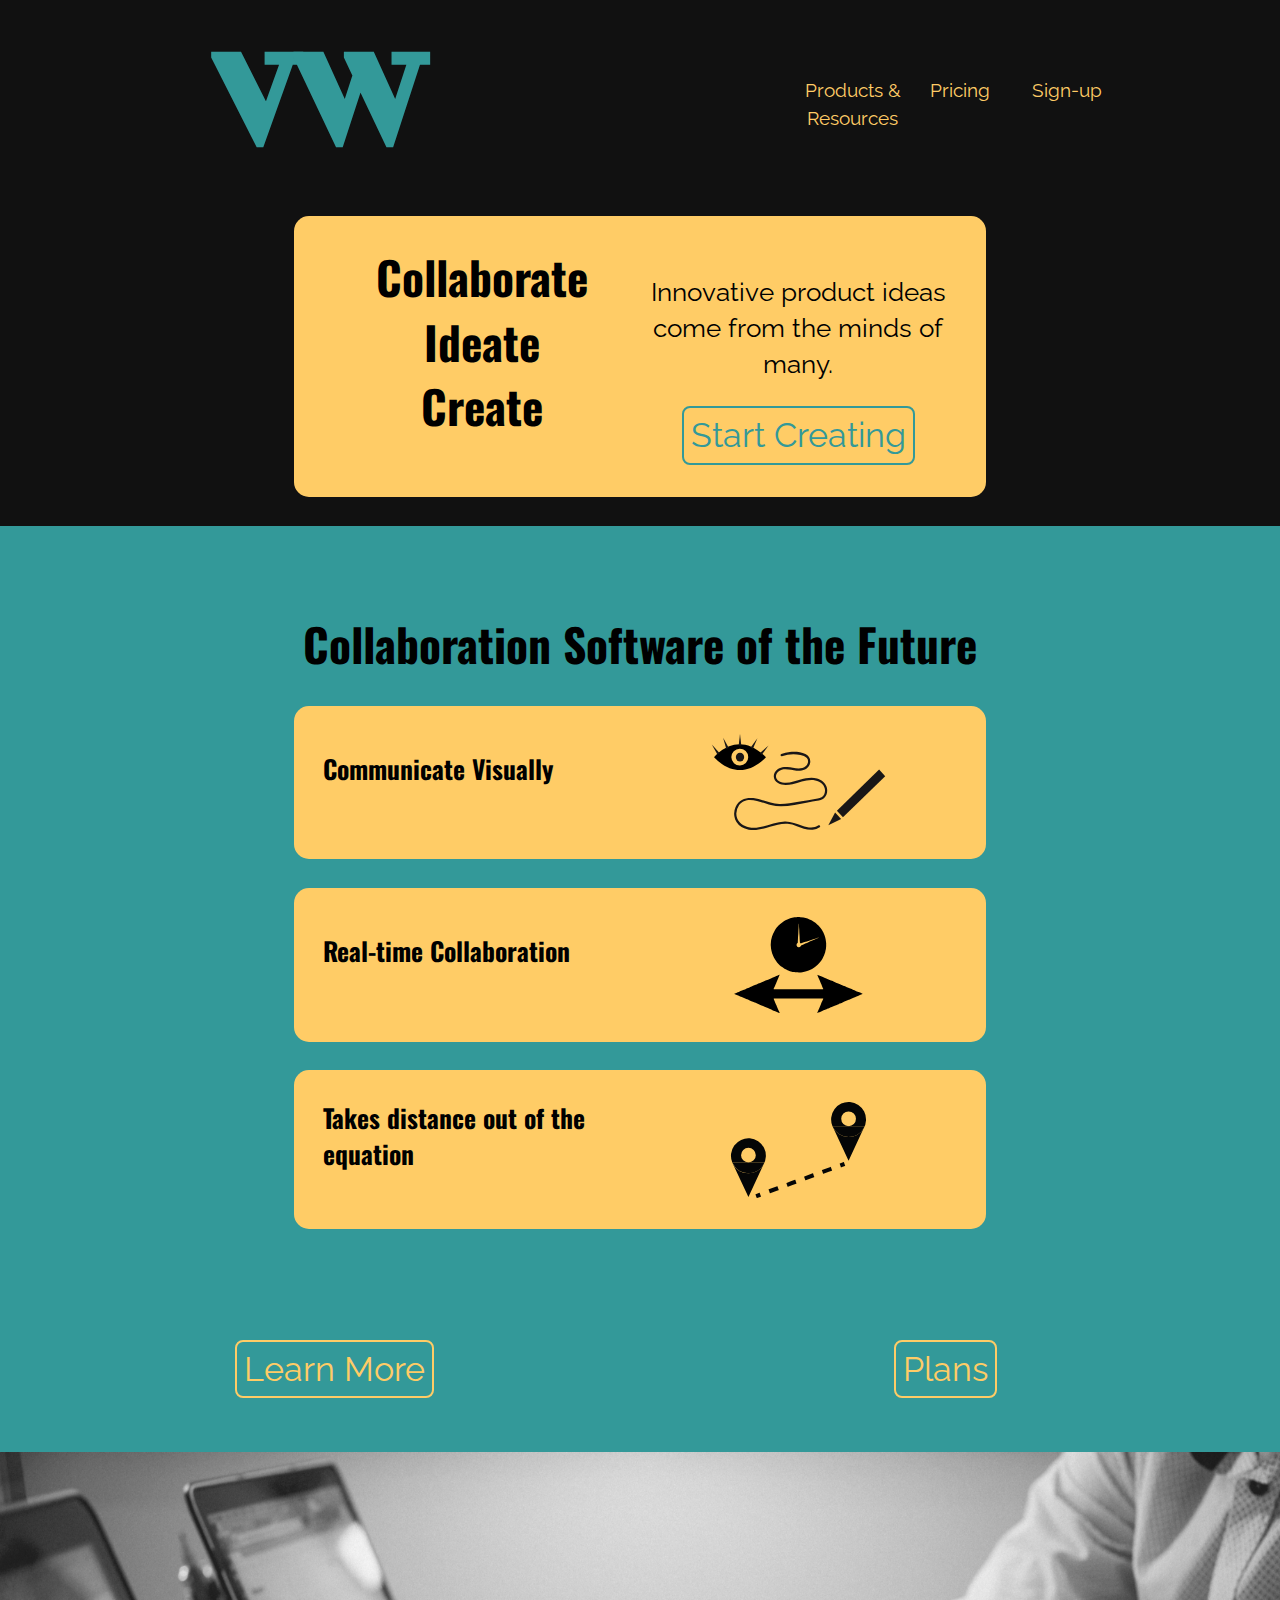
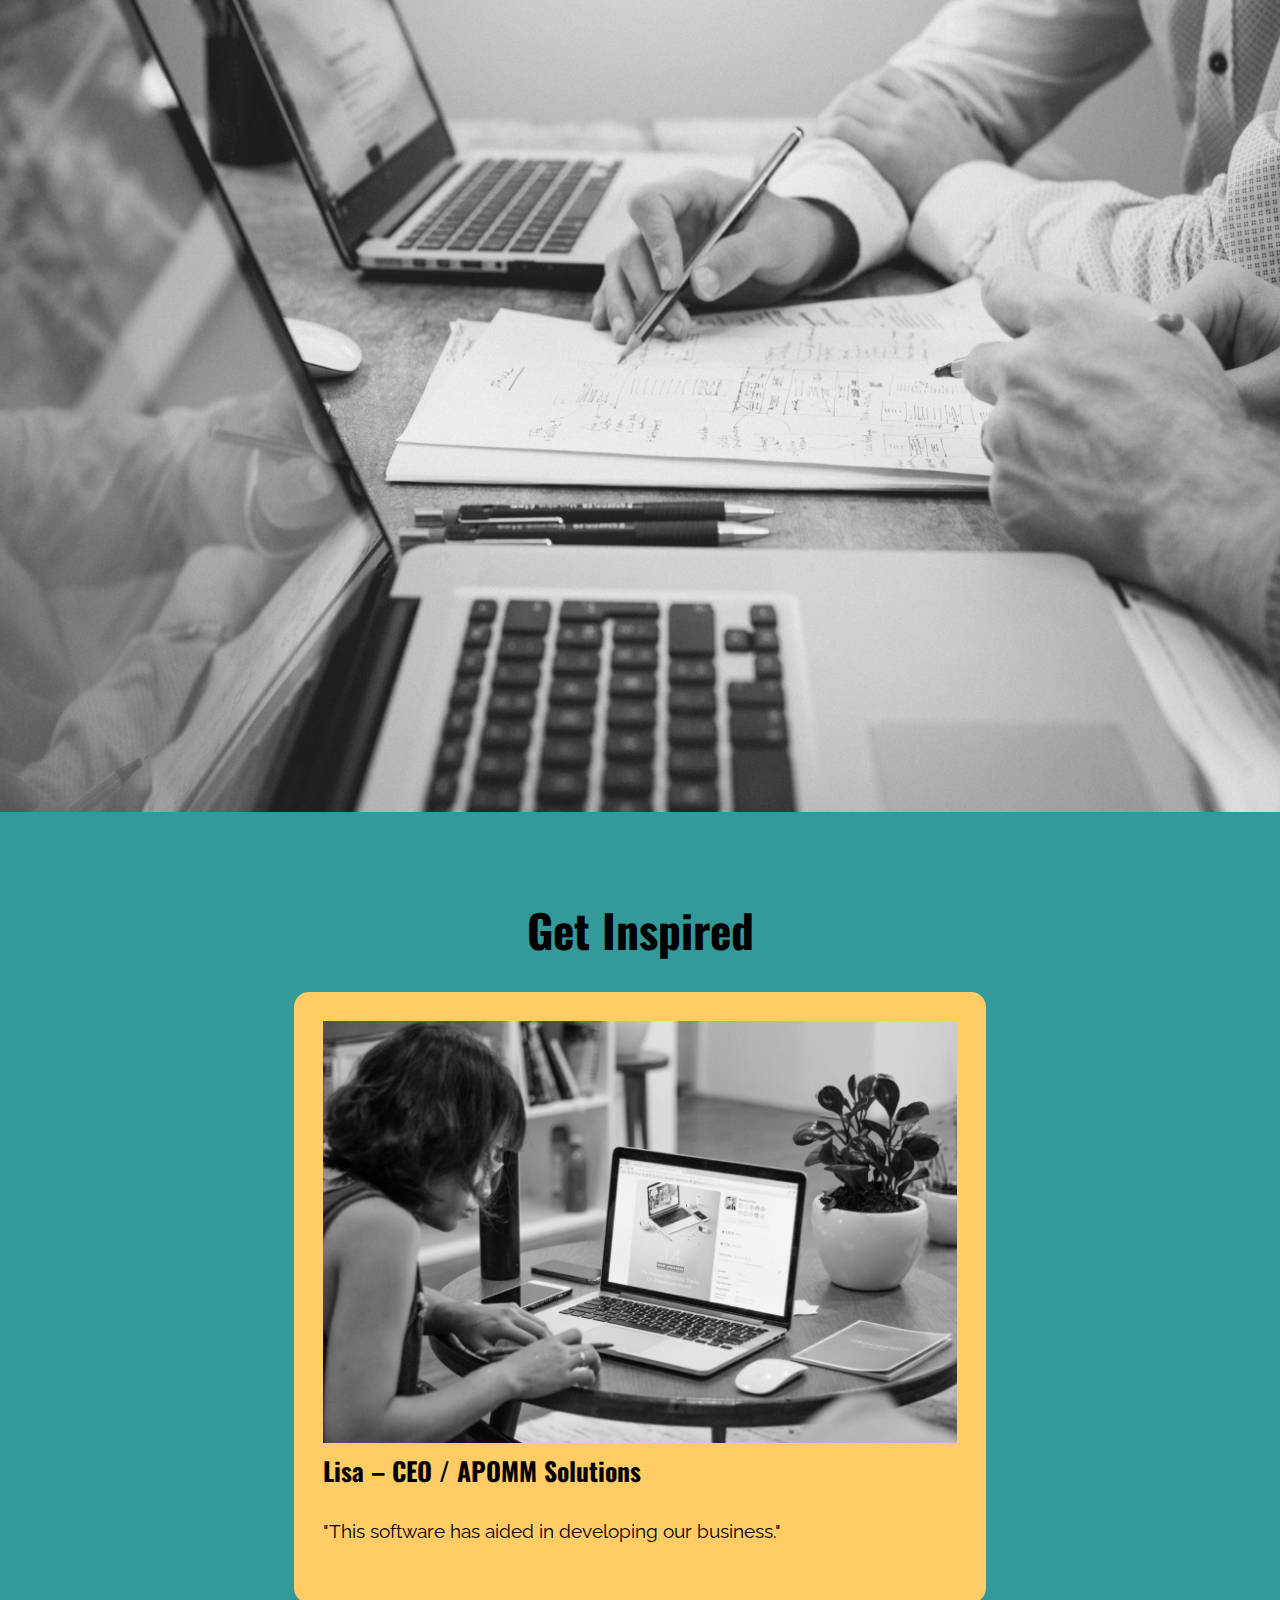
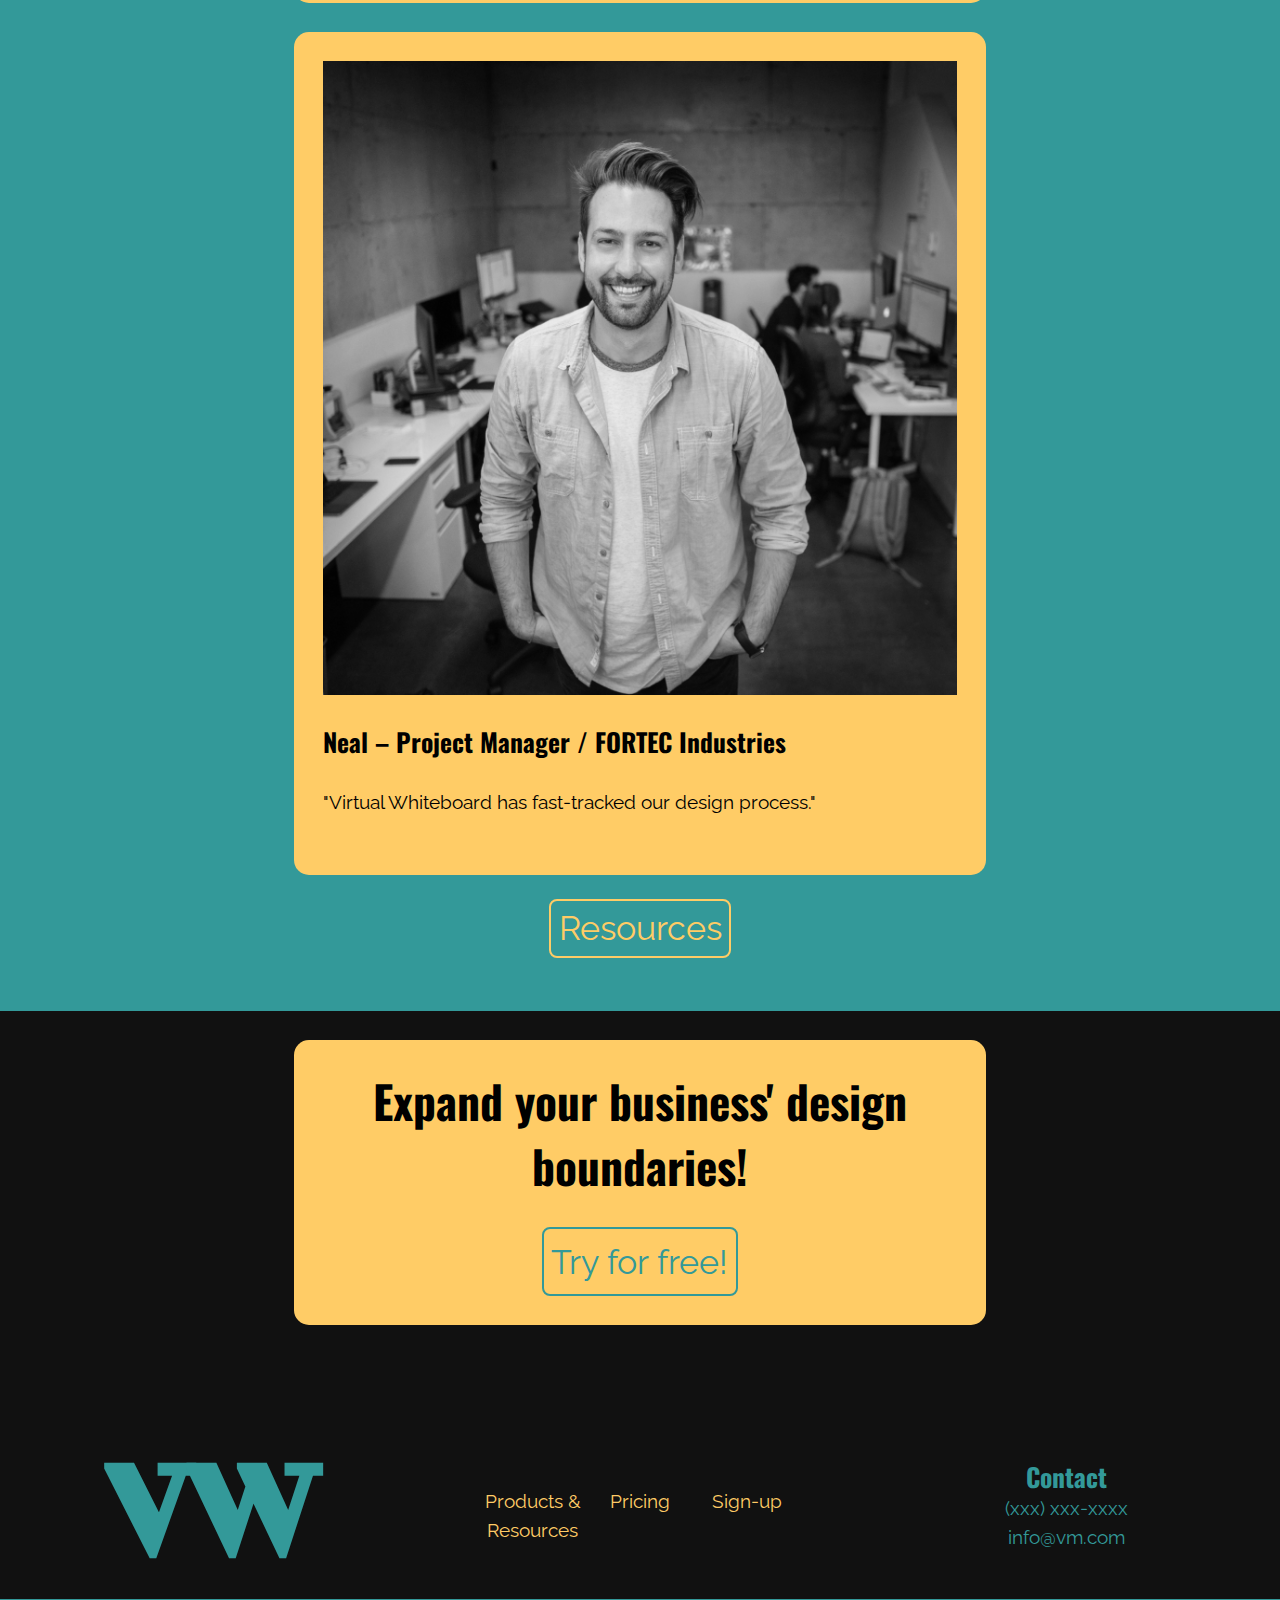
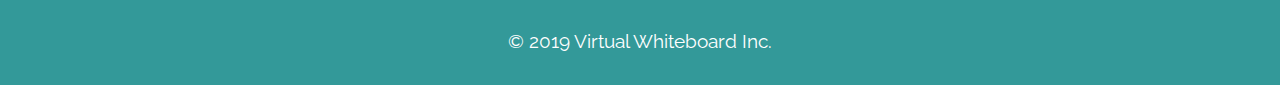
==== index.html @ 8d6636a5 "Update the HTML and CSS" ====
<!DOCTYPE html>
<html lang="en-ca">
<head>
  <meta charset="utf-8">
  <title>Home</title>
  <meta name="viewport" content="width=device-width,initial-scale=1">
  <link href="css/modules.css" rel="stylesheet">
  <link href="css/grid.css" rel="stylesheet">
  <link href="css/type.css" rel="stylesheet">
  <link href="css/main.css" rel="stylesheet">
  <link href="https://fonts.googleapis.com/css?family=Bigshot+One|Oswald:400,500,700|Raleway:400,500" rel="stylesheet">
</head>
<body>

  <ul class="skip-links">
    <li><a href="#nav">Skip to navigation</a></li>
    <li><a href="#main">Skip to the main content</a></li>
    <li><a href="#software">Skip to information about our software</a></li>
    <li><a href="#inspired">Skip to the testimonials</a></li>
    <li><a href="#footer">Skip to the bottom of the page</a></li>
  </ul>

  <header role="banner" class="grid">
    <div class="unit xs-1 s-1 m-1-2 l-1-2 unit-content-center">
      <a class="h1" href="index.html"><h1 class="yotta text-center push-none">VW</h1></a>
    </div>
    <div class="unit xs-1 s-1 m-1-2 l-1-2 unit-content-center island">
      <nav role="navigation" id="nav" class="pad-t">
        <ul class="grid list-group text-center">
          <li class="unit push-1-4 xs-1 s-1-3 m-1 l-1-3"><a href="tour.html" aria-label="Click to learn more about Products and Resources">Products & Resources</a></li>
          <li class="unit push-1-4 xs-1 s-1-3 m-1 l-1-3"><a href="pricing.html" aria-label="Click to learn more about Pricing">Pricing</a></li>
          <li class="unit push-1-4 xs-1 s-1-3 m-1 l-1-3"><a href="sign-up.html" aria-label="Click to Sign Up for our software">Sign-up</a></li>
        </ul>
      </nav>
    </div>
  </header>

  <main role="main" id="main" class="grid">

    <section class="unit xs-1 s-1 m-1 l-1 banner text-center island wrapper">
      <div class="grid banner-content island max-length">
        <h2 class="unit xs-1 s-1 m-1-2 l-1-2 tera">Collaborate<br>
        Ideate<br>
        Create</h2>
        <div class="unit xs-1 s-1 m-1-2 l-1-2 pad-t">
          <p class="mega wrapper">Innovative product ideas come from the minds of many.</p>
          <a class="banner-button giga island-1-4" href="sign-up.html" aria-label="Start Creating by signing up now">Start Creating</a>
        </div>
      </div>
    </section>

    <div id="software" class="unit xs-1 s-1 m-1 l-1 section-1 island">
      <h2 class="tera text-center pad-t-2">Collaboration Software of the Future</h2>
      <div class="grid section-1-card island push center-content max-length">
        <h3 class="unit xs-1-2 s-1-2 m-1-2 l-1-2 mega">Communicate Visually</h3>
        <i class="unit xs-1-2 s-1-2 m-1-2 l-1-2 icon i-96">
          <img src="images/index/communicate-icon.svg" alt="icon describing visually communicating">
        </i>
      </div>
      <div class="grid section-1-card island push center-content max-length">
        <h3 class="unit xs-1-2 s-1-2 m-1-2 l-1-2 mega">Real-time Collaboration</h3>
        <i class="unit xs-1-2 s-1-2 m-1-2 l-1-2 icon i-96">
          <img src="images/index/time-icon.svg" alt="icon describing passing of time">
        </i>
      </div>
      <div class="grid section-1-card island push center-content max-length">
        <h3 class="unit xs-1-2 s-1-2 m-1-2 l-1-2 mega">Takes distance out of the equation</h3>
        <i class="unit xs-1-2 s-1-2 m-1-2 l-1-2 icon i-96">
          <img src="images/index/distance-icon.svg" alt="icon describing distance">
        </i>
      </div>
    </div>
    <div class="unit island section-1 xs-1 s-1">
      <div class="grid">
        <div class="unit xs-1 s-1 m-1-2 l-1-2 island text-center">
          <a class="collab-button giga island-1-4" href="tour.html" aria-label="Learn More about our products and resources">Learn More</a>
        </div>
        <div class="unit xs-1 s-1 m-1-2 l-1-2 island text-center">
          <a class="collab-button giga island-1-4" href="pricing.html" aria-label="Learn more about our pricing plans">Plans</a>
        </div>
      </div>
    </div>

    <div class="unit xs-1 s-1 m-1 l-1 embed embed-4by3">
      <img class="img-flex embed-item" src="images/index/2-image.jpg" alt="photo of people collaborating together">
    </div>

    <div id="inspired" class="unit xs-1 s-1 m-1 l-1 section-2 island center-content">
      <h3 class="tera text-center pad-t-2 max-length">Get Inspired</h3>

      <div class="grid">

        <div class="unit section-2-card push max-length">
          <div class="embed embed-3by2">
            <img class="img-flex island embed-item" src="images/index/3-image.jpg" alt="woman working on a computer">
          </div>
          <h4 class="mega gutter">Lisa – CEO / APOMM Solutions</h4>
          <p class="gutter pad-b">"This software has aided in developing our business."</p>
        </div>

        <div class="unit section-2-card max-length">
          <div class="embed embed-1by1">
            <img class="img-flex island embed-item" src="images/index/4-image.jpg" alt="man taking a candid photo at the office">
          </div>
          <h4 class="mega gutter">Neal – Project Manager / FORTEC Industries</h4>
          <p class="gutter pad-b">"Virtual Whiteboard has fast-tracked our design process."</p>
        </div>

        <div class="unit xs-1 s-1 m-1 l-1 island text-center max-length">
          <a class="resources-button giga island-1-4" href="tour.html" aria-label="Click here for more information about our Product and Resources">Resources</a>
        </div>

      </div>
    </div>

    <div class="unit xs-1 s-1 m-1 l-1 expanding text-center island wrapper">
      <div class="expanding-content island max-length">
        <h2 class="tera">Expand your business' design boundaries!</h2>
        <div>
          <a class="expanding-button btn giga island-1-4" href="sign-up.html" aria-label="Click here to sign up and try for free">Try for free!</a>
        </div>
      </div>
    </div>

  </main>

  <footer role="contentinfo" id="footer" class="grid pad-t-2">
    <div class="unit xs-1 s-1 m-1-3 unit-content-center">
      <a class="footer-logo" href="index.html"><h2 class="h1 yotta text-center push-none">VW</h2></a>
    </div>
    <div class="unit xs-1-2 s-1-2 m-1-3 unit-content-center island">
      <nav class="pad-t">
        <ul class="grid list-group text-center">
          <li class="unit push-1-4 xs-1 s-1-3 m-1 l-1-3"><a href="tour.html" aria-label="Click to learn more about Products and Resources">Products & Resources</a></li>
          <li class="unit push-1-4 xs-1 s-1-3 m-1 l-1-3"><a href="pricing.html" aria-label="Click to learn more about Pricing">Pricing</a></li>
          <li class="unit push-1-4 xs-1 s-1-3 m-1 l-1-3"><a href="sign-up.html" aria-label="Click to Sign Up for our software">Sign-up</a></li>
        </ul>
      </nav>
    </div>
    <div class="contact text-center unit xs-1-2 s-1-2 m-1-3 unit-content-center pad-t">
      <h3 class="mega push-none">Contact</h3>
      <p class="push-none">(xxx) xxx-xxxx</p>
      <p>info@vm.com</p>
    </div>
    <div class="unit xs-1 s-1 m-1 l-1 copyright text-center pad-t">
      <p>© 2019 Virtual Whiteboard Inc.</p>
    </div>
  </footer>

</body>
</html>
---- css/modules.css ----
/*
 * Modulifier || Code released under the UNLICENSE
 * Code under other copyrights & licenses listed below.
 * https://modulifier.web-dev.tools/#responsive;images;list-group;embed;media-object;icons;hidden;positioning;nice-lists;forms;buttons;accessibility;print
 */

@-moz-viewport { width: device-width; scale: 1; }
@-ms-viewport { width: device-width; scale: 1; }
@-o-viewport { width: device-width; scale: 1; }
@-webkit-viewport { width: device-width; scale: 1; }
@viewport { width: device-width; scale: 1; }

html {
  box-sizing: border-box;
  -moz-text-size-adjust: 100%;
  -ms-text-size-adjust: 100%;
  -webkit-text-size-adjust: 100%;
  text-size-adjust: 100%;
}

*, *::before, *::after {
  box-sizing: inherit;
}

body {
  margin: 0;
}

article,
aside,
details,
figcaption,
figure,
footer,
header,
main,
menu,
nav,
section,
summary {
  display: block;
}

audio,
canvas,
progress,
video {
  display: inline-block;
  vertical-align: baseline;
}

template {
  display: none;
}

details {
  cursor: pointer;
}

audio:not([controls]) {
  display: none;
  height: 0;
}

a,
area,
button,
input,
label,
select,
textarea,
[tabindex] {
  -ms-touch-action: manipulation;
  touch-action: manipulation;
}

img {
  border: 0;
}

.img-flex,
.img-flex img {
  display: block;
  width: 100%;
}

svg {
  fill: currentColor;
}

svg:not(:root) {
  overflow: hidden;
}

svg.img-flex {
  width: 100%;
  height: 100%;
}

.image-replacement, .ir {
  overflow: hidden;
  direction: ltr;
  text-align: left;
  text-indent: 100%;
  white-space: nowrap;
}

.list-group, .list-group-inline, .list-group--inline {
  padding-left: 0;
  list-style-type: none;
}

.list-group > dd {
  margin-left: 0;
}

.list-group-inline::before,
.list-group-inline::after,
.list-group--inline::before,
.list-group--inline::after {
  content: "";
  display: table;
}

.list-group-inline::after,
.list-group--inline::after {
  clear: both;
}

.list-group-inline > li,
.list-group--inline > li {
  display: inline-block;
}

.list-group-inline > dt,
.list-group--inline > dt {
  clear: left;
  float: left;
  width: 11em;
}

.list-group-inline > dd,
.list-group--inline > dd {
  float: left;
  min-width: 12em;
}

.embed {
  margin-left: 0;
  margin-right: 0;
  overflow: hidden;
  position: relative;
  width: 100%;
}

.embed-1by1, .embed--1by1 {
  padding-top: 100%; /* Square */
}

.embed-4by3, .embed--4by3 {
  padding-top: 75%; /* Traditional TV/computer screens */
}

.embed-iso216, .embed--iso216 {
  padding-top: 70.92%; /* A-standard paper sizes */
}

.embed-3by2, .embed--3by2 {
  padding-top: 66.6%; /* Classic 35 mm film & most digital photos, landscape */
}

.embed-2by3, .embed--2by3 {
  padding-top: 150%; /* Classic 35 mm film & most digital photos, portrait */
}

.embed-golden, .embed--golden {
  padding-top: 61.8%; /* The Golden Ratio */
}

.embed-16by9, .embed--16by9 {
  padding-top: 56.25%; /* HD TV */
}

.embed-185by100, .embed--185by100 {
  padding-top: 54.05%; /* Common widescreen cinema */
}

.embed-24by10, .embed--24by10 {
  padding-top: 41.667%; /* Widescreen cinema: 2.4:1 */
}

.embed-3by1, .embed--3by1 {
  padding-top: 33.3333%; /* Panorama photos */
}

.embed-4by1, .embed--4by1 {
  padding-top: 25%; /* Polyvision */
}

.embed-5by1, .embed--5by1 {
  padding-top: 20%; /* Really wide... */
}

.embed-item, .embed__item {
  min-height: 100%;
  left: 0;
  position: absolute;
  top: 0;
  width: 100%;
}

.media {
  overflow: hidden;
}

.media-img, .media__img {
  float: left;
}

.media-img-reversed, .media__img--reversed {
  float: right;
}

.media-img-stacked, .media__img--stacked {
  float: none;
}

.media-body, .media__body {
  overflow: hidden;
  min-width: 12em; /* Slightly less than 200px, responsiveness built in */
}

.icon {
  display: inline-block;
  position: relative;
  background: transparent none no-repeat center center;
  background-size: contain;
  vertical-align: middle;
}

.i-16, .i--16 {
  height: 16px;
  width: 16px;
}

.i-18, .i--18 {
  height: 18px;
  width: 18px;
}

.i-20, .i--20 {
  height: 20px;
  width: 20px;
}

.i-24, .i--24 {
  height: 24px;
  width: 24px;
}

.i-32, .i--32 {
  height: 32px;
  width: 32px;
}

.i-48, .i--48 {
  height: 48px;
  width: 48px;
}

.i-64, .i--64 {
  height: 64px;
  width: 64px;
}

.i-96, .i--96 {
  height: 96px;
  width: 96px;
}

.i-128, .i--128 {
  height: 128px;
  width: 128px;
}

.i-192, .i--192 {
  height: 192px;
  width: 192px;
}

.i-256, .i--256 {
  height: 256px;
  width: 256px;
}

.icon img,
.icon svg {
  left: 0;
  height: 100%;
  position: absolute;
  top: 0;
  width: 100%;
  fill: currentColor;
}

.icon-label {
  vertical-align: middle;
}

.icon-link,
.icon-link:focus,
.icon-link:hover {
  text-decoration: none;
}

[hidden], .hidden {
  /* stylelint-disable declaration-no-important */
  display: none !important;
  visibility: hidden !important;
  /* stylelint-enable */
}

.visually-hidden {
  height: 1px;
  margin: -1px;
  overflow: hidden;
  padding: 0;
  position: absolute;
  width: 1px;
  border: 0;
  clip: rect(0 0 0 0);
  clip-path: inset(50%);
}

.visually-hidden.focusable:active, .visually-hidden.focusable:focus {
  height: auto;
  margin: 0;
  overflow: visible;
  position: static;
  width: auto;
  clip: auto;
  clip-path: none;
}

.invisible {
  visibility: hidden;
}

.chop,
.crop {
  overflow: hidden;
}

.truncate {
  max-width: 100%;
  overflow: hidden;
  width: 100%;
  text-overflow: ellipsis;
  white-space: nowrap;
}

.scrollable {
  max-width: 100%;
  overflow-x: auto;
  overflow-y: hidden;
  -webkit-overflow-scrolling: touch;
}

.flex-row {
  display: -webkit-flex;
  display: -ms-flexbox;
  display: flex;
}

.flex-justify {
  -webkit-justify-content: space-between;
  -ms-flex-pack: space-between;
  justify-content: space-between;
}

.flex-align-center {
  -webkit-align-items: center;
  -ms-flex-align: center;
  align-items: center;
}

.center-text,
.center-flow {
  text-align: center;
}

.center-block {
  margin-left: auto;
  margin-right: auto;
}

.no-auto-margins,
.not-centered {
  /* stylelint-disable declaration-no-important */
  margin-left: 0 !important;
  margin-right: 0 !important;
  /* stylelint-enable */
}

.center-content,
.center-content-vertical,
.center-contents,
.center-contents-vertical {
  display: -webkit-flex;
  display: -ms-flexbox;
  display: flex;
  -webkit-justify-content: center;
  -ms-flex-pack: center;
  justify-content: center;
  -webkit-align-items: center;
  -ms-flex-align: center;
  align-items: center;
  -webkit-align-content: center;
  -ms-flex-line-pack: center;
  align-content: center;
  -webkit-flex-direction: column wrap;
  -ms-flex-direction: column wrap;
  flex-flow: column wrap;
}

.center-content-start,
.center-content-vertical-start,
.center-contents-start,
.center-contents-vertical-start {
  display: -webkit-flex;
  display: -ms-flexbox;
  display: flex;
  -webkit-justify-content: center;
  -ms-flex-pack: center;
  justify-content: center;
  -webkit-flex-direction: column wrap;
  -ms-flex-direction: column wrap;
  flex-flow: column wrap;
}

.center-content-horizontal,
.center-contents-horizontal {
  display: -webkit-flex;
  display: -ms-flexbox;
  display: flex;
  -webkit-justify-content: center;
  -ms-flex-pack: center;
  justify-content: center;
  -webkit-align-items: center;
  -ms-flex-align: center;
  align-items: center;
  -webkit-align-content: center;
  -ms-flex-line-pack: center;
  align-content: center;
  -webkit-flex-direction: row wrap;
  -ms-flex-direction: row wrap;
  flex-flow: row wrap;
}

.clearfix::after {
  content: " ";
  display: block;
  clear: both;
}

.left {
  float: left;
}

.right {
  float: right;
}

.inline {
  display: inline;
}

.block {
  display: block;
}

.inline-block, .ib {
  display: inline-block;
}

.valign-top {
  vertical-align: top;
}

.valign-bottom {
  vertical-align: bottom;
}

.valign-middle {
  vertical-align: middle;
}

.fixed {
  position: fixed;
}

.relative {
  position: relative;
}

[class*="pin-"],
.absolute {
  position: absolute;
}

.static {
  position: static;
}

.zindex-1 {
  z-index: 1;
}

.zindex-2 {
  z-index: 2;
}

.zindex-3 {
  z-index: 3;
}

.zindex-1000 {
  z-index: 1000;
}

.pin-top-left,
.pin-left-top,
.pin-tl,
.pin-lt {
  top: 0;
  left: 0;
}

.pin-top-right,
.pin-right-top,
.pin-tr,
.pin-rt {
  top: 0;
  right: 0;
}

.pin-bottom-left,
.pin-left-bottom,
.pin-bl,
.pin-lb {
  bottom: 0;
  left: 0;
}

.pin-bottom-right,
.pin-right-bottom,
.pin-br,
.pin-rb {
  bottom: 0;
  right: 0;
}

.pin-top-center,
.pin-center-top,
.pin-tc,
.pin-ct {
  left: 50%;
  top: 0;
  transform: translateX(-50%);
}

.pin-bottom-center,
.pin-center-bottom,
.pin-bc,
.pin-cb {
  bottom: 0;
  left: 50%;
  transform: translateX(-50%);
}

.pin-center-left,
.pin-left-center,
.pin-cl,
.pin-lc {
  left: 0;
  top: 50%;
  transform: translateY(-50%);
}

.pin-center-right,
.pin-right-center,
.pin-cr,
.pin-rc {
  right: 0;
  top: 50%;
  transform: translateY(-50%);
}

.pin-center, .pin-c {
  left: 50%;
  top: 50%;
  transform: translate(-50%, -50%);
}

.width-quarter, .w-1-4 {
  width: 25%;
}

.width-half, .w-1-2 {
  width: 50%;
}

.width-full, .w-1 {
  width: 100%;
}

.height-quarter, .h-1-4 {
  height: 25%;
}

.height-half, .h-1-2 {
  height: 50%;
}

.height-full, .h-1 {
  height: 100%;
}

.height-win-quarter, .h-w-1-4 {
  height: 25vh;
  max-height: 46em;
}

.height-win-half, .h-w-1-2 {
  height: 50vh;
  max-height: 46em;
}

.height-win-full, .h-w-1 {
  height: 100vh;
  max-height: 46em;
}

ul {
  list-style-type: none;
}

ul > li::before {
  content: "·";
  float: left;
  margin-left: -1.6em;
  width: 1.3em;
  text-align: right;
}

ol {
  counter-reset: ol-simple-numbers;
  list-style-type: none;
}

ol > li::before {
  float: left;
  margin-left: -1.6em;
  width: 1.3em;
  counter-increment: ol-simple-numbers;
  content: counter(ol-simple-numbers);
  text-align: right;
}

.list-group > li::before,
.list-group-inline > li::before,
.list-group--inline > li::before {
  content: none;
}

/* stylelint-disable no-descending-specificity */

/*
 * (c) Nicolas Gallagher and Jonathan Neal of Normalize.css || MIT License
 *     https://necolas.github.io/normalize.css/
 */

button,
input,
optgroup,
select,
textarea {
  color: inherit;
  font: inherit;
  margin: 0;
}

button,
input {
  overflow: visible;
}

button,
select {
  text-transform: none;
}

button,
html [type="button"],
[type="reset"],
[type="submit"] {
  -webkit-appearance: button;
  cursor: pointer;
}

button[disabled],
html input[disabled] {
  cursor: default;
}

button::-moz-focus-inner,
input::-moz-focus-inner {
  border: 0;
  padding: 0;
}

[type="checkbox"],
[type="radio"] {
  opacity: 0;
  position: absolute;
  height: 1px;
  width: 1px;
}

[type="number"]::-webkit-inner-spin-button,
[type="number"]::-webkit-outer-spin-button {
  height: auto;
}

[type="search"]::-webkit-search-cancel-button,
[type="search"]::-webkit-search-decoration {
  -webkit-appearance: none;
}

fieldset {
  padding-left: 0;
  padding-right: 0;

  border: 0;
  border-top: 2px solid #666;
}

legend {
  color: inherit;
  display: table;
  max-width: 100%;
  padding: 0 .3em 0 0;
  white-space: normal;

  border: 0;

  font-weight: bold;
}

optgroup {
  font-weight: bold;
}

::-webkit-input-placeholder {
  color: inherit;
  opacity: .54;
}

::-webkit-file-upload-button {
  -webkit-appearance: button;
  font: inherit;
}

/* End Normalize.css code */

label,
.label-block {
  display: block;
  cursor: pointer;
}

[type="checkbox"] + label,
[type="radio"] + label,
.label-inline {
  display: inline-block;
}

input:not([type]),
[type="text"],
[type="number"],
[type="search"],
[type="url"],
[type="email"],
[type="password"],
[type="tel"],
[type="datetime-local"],
[type="month"],
[type="week"],
[type="date"],
[type="time"],
[type="range"],
select,
textarea {
  -moz-appearance: none;
  -webkit-appearance: none;
  appearance: none;
}

input,
textarea {
  display: block;
  width: 100%;

  background-color: #fff;
  border: 2px solid #666;
  border-radius: 0;
}

label {
  vertical-align: middle;
}

textarea {
  max-width: 100%;
  min-height: 4em;
  overflow: auto;
}

[type="color"] {
  display: inline-block;
  width: 2em;
}

select {
  display: block;
  width: 100%;

  background-image: url("data:image/svg+xml,%3Csvg xmlns='http://www.w3.org/2000/svg' width='256' height='256' viewBox='0 0 256 256'%3E%3Cpath fill='none' stroke='%23000' stroke-miterlimit='10' stroke-width='70' d='M36.3 82.1l91.9 91.8 91.5-91.8'/%3E%3C/svg%3E");
  background-repeat: no-repeat;
  background-position: calc(100% - .4em) center;
  background-size: 18px auto;
  background-color: #fff;
  border: 2px solid #666;
  border-radius: 0;
}

[type="checkbox"] + label::before {
  content: " ";
  display: inline-block;
  height: 1.8em;
  margin-right: .3em;
  position: relative;
  vertical-align: middle;
  top: -.1em;
  width: 1.8em;

  background-color: #fff;
  background-size: cover;
  border: 2px solid #666;

  line-height: inherit;
}

[type="checkbox"]:checked + label::before {
  background-image: url("data:image/svg+xml,%3Csvg xmlns='http://www.w3.org/2000/svg' width='256' height='256' viewBox='0 0 256 256'%3E%3Cpath fill='none' stroke='%23000' stroke-miterlimit='10' stroke-width='50' d='M49.9 130.1l50.8 50.7L206.1 75.2'/%3E%3C/svg%3E");
}

[type="checkbox"]:focus + label::before {
  outline: 3px solid #000;
  z-index: 1000;
}

[type="radio"] + label::before {
  content: " ";
  display: inline-block;
  height: 1.8em;
  margin-right: .3em;
  position: relative;
  vertical-align: middle;
  top: -.1em;
  width: 1.8em;

  background-color: #fff;
  background-size: cover;
  border: 2px solid #666;
  border-radius: 50%;

  line-height: inherit;
}

[type="radio"]:checked + label::before {
  background-image: url("data:image/svg+xml,%3Csvg xmlns='http://www.w3.org/2000/svg' width='256' height='256' viewBox='0 0 256 256'%3E%3Ccircle cx='128' cy='128' r='70.4'/%3E%3C/svg%3E");
}

[type="radio"]:focus + label::before,
[type="radio"] + label:focus::before {
  box-shadow: 0 0 0 3px #000;
  z-index: 1000;
}

[type="range"] {
  border: 0;
  background-color: #fff;
}

[type="range"]::-webkit-slider-runnable-track {
  height: 6px;

  -webkit-appearance: none;
  appearance: none;
  background-color: #ccc;
  border: 0;
  border-radius: 3px;
}

[type="range"]:active::-webkit-slider-runnable-track {
  background-color: #ccc;
}

[type="range"]::-moz-range-track {
  height: 6px;

  -moz-appearance: none;
  appearance: none;
  background-color: #ccc;
  border: 0;
  border-radius: 3px;
}

[type="range"]:active::-moz-range-track {
  background-color: #ccc;
}

[type="range"]::-ms-track {
  height: 6px;

  -ms-appearance: none;
  appearance: none;
  background-color: #ccc;
  border: 0;
  border-radius: 3px;
}

[type="range"]:active::-ms-track {
  background-color: #ccc;
}

[type="range"]::-webkit-slider-thumb {
  margin-top: -4px;
  height: 16px;
  width: 16px;

  -webkit-appearance: none;
  appearance: none;
  background-color: #000;
  border: none;
  border-radius: 50%;
}

[type="range"]:hover::-webkit-slider-thumb {
  background-color: #000;
}

[type="range"]:active::-webkit-slider-thumb {
  background-color: #000;
}

[type="range"]::-moz-range-thumb {
  margin-top: -4px;
  height: 16px;
  width: 16px;

  -webkit-appearance: none;
  appearance: none;
  background-color: #000;
  border: none;
  border-radius: 50%;
}

[type="range"]:hover::-moz-range-thumb {
  background-color: #000;
}

[type="range"]:active::-moz-range-thumb {
  background-color: #000;
}

[type="range"]::-ms-thumb {
  margin-top: -4px;
  height: 16px;
  width: 16px;

  -webkit-appearance: none;
  appearance: none;
  background-color: #000;
  border: none;
  border-radius: 50%;
}

[type="range"]:hover::-ms-thumb {
  background-color: #000;
}

[type="range"]:active::-ms-thumb {
  background-color: #000;
}

[type="checkbox"].hide-custom-input + label::before,
[type="checkbox"] + .hide-custom-input::before,
[type="radio"].hide-custom-input + label::before,
[type="radio"] + .hide-custom-input::before {
  content: none;
  display: none;
}

/* stylelint-enable */

.link-box {
  display: block;
  text-decoration: none;
}

/* stylelint-disable no-descending-specificity */

button,
.btn {
  cursor: pointer;
  display: inline-block;
  margin: 0;
  overflow: visible;
  padding: .375em .75em .42em;
  -webkit-appearance: none;
  -moz-appearance: none;
  appearance: none;
  background-color: #333;
  border-radius: 4px;
  border: 3px solid #333;
  color: #fff;
  font: inherit;
  text-decoration: none;
  text-transform: none;
}

button::-moz-focus-inner {
  border: 0;
  padding: 0;
}

/* stylelint-enable */

button:focus,
button:hover,
.btn:focus,
.btn:hover {
  background-color: #000;
  border-color: #000;
  color: #fff;
}

button[disabled] {
  cursor: default;
}

.btn-light, .btn--light {
  background-color: #e2e2e2;
  border-color: #e2e2e2;
  color: #000;
}

.btn-light:focus,
.btn-light:hover,
.btn--light:focus,
.btn--light:hover {
  background-color: #666;
  border-color: #666;
  color: #fff;
}

.btn-ghost,
.btn--ghost {
  background-color: transparent;
  border-color: #333;
  color: #000;
}

.btn-ghost:focus,
.btn-ghost:hover,
.btn--ghost:focus,
.btn--ghost:hover {
  background-color: #e2e2e2;
  border-color: #000;
  color: #000;
}

.btn-link {
  display: inline;
  padding: 0;
  background-color: transparent;
  border-radius: 0;
  border: 0;
  color: inherit;
}

.btn-link:focus,
.btn-link:hover {
  background-color: transparent;
  color: inherit;
}

a:hover, a:active {
  outline: none;
}

a:focus,
[tabindex="0"]:focus,
details:focus,
summary:focus,
input:focus,
textarea:focus,
button:focus,
select:focus {
  outline: 3px solid #000;
  outline-offset: 0;
}

a:focus, [tabindex="0"]:focus {
  outline-offset: 3px;
}

.skip-links {
  margin: 0;
  padding: 0;
  list-style-type: none;
}

.skip-links > li::before {
  content: none; /* Remove the bullets if nice lists is selected */
}

.skip-links a,
.skip-links button {
  padding: .5em .75em;
  position: absolute;
  top: -10em;
  z-index: 10000; /* To make sure they're always on top */
  background-color: #000;
  border: 0;
  color: #fff;
  font-size: 1.125rem;
  font-weight: bold;
  text-decoration: none;
}

.skip-links a:focus,
.skip-links button:focus {
  outline-offset: 3px;
  top: 0;
}

[aria-busy="true"] {
  cursor: progress;
}

[aria-controls] {
  cursor: pointer;
}

[aria-disabled] {
  cursor: default;
}

.print-only {
  display: none;
  visibility: hidden;
}

.page-break-before {
  page-break-before: always;
}

.page-break-after {
  page-break-after: always;
}

.no-page-break-inside {
  page-break-inside: avoid;
}

@media print {

  /* stylelint-disable declaration-no-important */

  .no-print {
    display: none !important;
    visibility: hidden !important;
  }

  .print-only,
  .force-print {
    display: block !important;
    visibility: visible !important;
  }

  /* stylelint-enable */

  .visually-hidden.force-print {
    height: auto;
    margin: 0;
    overflow: visible;
    padding: 0;
    position: static;
    width: auto;
    border: 0;
    clip: initial;
    clip-path: none;
  }

  /*
   * (c) Fabien Sa || MIT License
   *     http://bafs.github.io/Gutenberg/
   */

  table,
  blockquote,
  pre,
  code,
  figure,
  li,
  hr,
  ul,
  ol,
  a,
  tr {
    page-break-inside: avoid;
  }

  h1, h2, h3, h4, h5, h6, p, a {
    orphans: 3;
    widows: 3;
  }

  h1,
  h2,
  h3,
  h4,
  h5,
  h6 {
    page-break-after: avoid;
    page-break-inside: avoid;
  }

  h1 + p,
  h2 + p,
  h3 + p,
  h4 + p,
  h5 + p,
  h6 + p {
    page-break-before: avoid;
  }

  img {
    page-break-after: auto;
    page-break-before: auto;
    page-break-inside: avoid;
  }

  /* stylelint-disable declaration-no-important */

  pre {
    white-space: pre-wrap !important;
    word-wrap: break-word;
  }

  /* stylelint-enable */

  /* End Gutenberg code */

  /*
   * (c) HTML5 Boilerplate || MIT License
   *     https://html5boilerplate.com/
   */

  /* stylelint-disable declaration-no-important */

  *, *::before, *::after, *::first-letter, *::first-line {
    background: none transparent !important;
    color: #000 !important;
    box-shadow: none !important;
    text-shadow: none !important;
  }

  /* stylelint-enable */

  a, a:visited {
    text-decoration: underline;
  }

  a[href]::after {
    content: " (" attr(href) ")";
  }

  abbr[title]::after {
    content: " (" attr(title) ")";
  }

  a[href^="#"]::after,
  a[href^="javascript:"]::after,
  a.no-print-href::after,
  a.href-no-print::after {
    content: "";
  }

  thead {
    display: table-header-group;
  }

  /* End HTML5 Boilerplate code */

}
---- css/grid.css ----
/*
  Gridifier || Code released under the UNLICENSE
  https://gridifier.web-dev.tools/#xs,4,0,0,0;s,4,25,0,0;m,4,38,1,1;l,4,60,1,1;xl,4,90,1,1
*/

.grid {
  margin: 0;
  padding: 0;
  letter-spacing: -.31em;
  text-rendering: optimizeSpeed;
  display: -webkit-flex;
  display: -ms-flexbox;
  display: flex;
  -webkit-flex-flow: row wrap;
  -ms-flex-flow: row wrap;
  flex-flow: row wrap;
}

.grid-bottom {
  -webkit-align-items: flex-end;
  -ms-align-items: flex-end;
  align-items: flex-end;
}

.grid-middle {
  -webkit-align-items: center;
  -ms-align-items: center;
  align-items: center;
}

.grid-stretch {
  -webkit-align-items: stretch;
  -ms-align-items: stretch;
  align-items: stretch;
}

.opera-only :-o-prefocus,
.grid {
  word-spacing: -.43em;
}

.unit {
  letter-spacing: normal;
  text-rendering: auto;
  vertical-align: top;
  word-spacing: normal;
  display: inline-block;
  visibility: visible;
}

.grid-bottom .unit {
  vertical-align: bottom;
}

.grid-middle .unit {
  vertical-align: middle;
}

[class*="unit-push-"],
[class*="unit-pull-"] {
  position: relative;
}

.unit-content-distribute {
  display: -ms-flexbox;
  display: -webkit-flex;
  display: flex;
  -ms-flex-direction: column;
  -webkit-flex-direction: column;
  flex-direction: column;
  -ms-flex-pack: justify;
  -webkit-justify-content: space-between;
  justify-content: space-between;
}

.unit-content-center,
.unit-content-center-vertical {
  display: -webkit-flex;
  display: -ms-flexbox;
  display: flex;
  -webkit-justify-content: center;
  -ms-flex-pack: center;
  justify-content: center;
  -webkit-align-items: center;
  -ms-flex-align: center;
  align-items: center;
  -webkit-align-content: center;
  -ms-flex-line-pack: center;
  align-content: center;
  -webkit-flex-direction: column wrap;
  -ms-flex-direction: column wrap;
  flex-flow: column wrap;
}

.unit-content-center-horizontal {
  display: -webkit-flex;
  display: -ms-flexbox;
  display: flex;
  -webkit-justify-content: center;
  -ms-flex-pack: center;
  justify-content: center;
  -webkit-align-items: center;
  -ms-flex-align: center;
  align-items: center;
  -webkit-align-content: center;
  -ms-flex-line-pack: center;
  align-content: center;
  -webkit-flex-direction: row wrap;
  -ms-flex-direction: row wrap;
  flex-flow: row wrap;
}

.content-fill,
.content-stretch {
  -ms-flex-grow: 2;
  -webkit-flex-grow: 2;
  flex-grow: 2;
  max-width: 100%; /* @bugfix: IE 10, 11 */
}

.content-shrink {
  -ms-align-self: center;
  -webkit-align-self: center;
  align-self: center;
}

.unit-xs-hidden,
.xs-0 {
  display: none;
  visibility: hidden;
}

.unit-xs-centered {
  margin: 0 auto;
}

.unit-xs-1,
.xs-1 {
  display: block;
  visibility: visible;
  width: 100%;
}

.unit-xs-1-2,
.xs-1-2 {
  width: 50%;
}

.unit-xs-1-3,
.xs-1-3 {
  width: 33.3333%;
}

.unit-xs-2-3,
.xs-2-3 {
  width: 66.6667%;
}

.unit-xs-1-4,
.xs-1-4 {
  width: 25%;
}

.unit-xs-3-4,
.xs-3-4 {
  width: 75%;
}

.unit-xs-1-2,
.xs-1-2,
.unit-xs-1-3,
.xs-1-3,
.unit-xs-2-3,
.xs-2-3,
.unit-xs-1-4,
.xs-1-4,
.unit-xs-3-4,
.xs-3-4 {
  display: inline-block;
  visibility: visible;
}

.unit-xs-1-2[class*="-content-"],
.xs-1-2[class*="-content-"],
.unit-xs-1-3[class*="-content-"],
.xs-1-3[class*="-content-"],
.unit-xs-2-3[class*="-content-"],
.xs-2-3[class*="-content-"],
.unit-xs-1-4[class*="-content-"],
.xs-1-4[class*="-content-"],
.unit-xs-3-4[class*="-content-"],
.xs-3-4[class*="-content-"] {
  display: -webkit-flex;
  display: -ms-flexbox;
  display: flex;
}

.unit-xs-content-distribute,
.xs-content-distribute {
  display: -ms-flexbox;
  display: -webkit-flex;
  display: flex;
  -ms-flex-direction: column;
  -webkit-flex-direction: column;
  flex-direction: column;
  -ms-flex-pack: justify;
  -webkit-justify-content: space-between;
  justify-content: space-between;
}

.unit-xs-content-center,
.unit-xs-content-center-vertical {
  display: -webkit-flex;
  display: -ms-flexbox;
  display: flex;
  -webkit-justify-content: center;
  -ms-flex-pack: center;
  justify-content: center;
  -webkit-align-items: center;
  -ms-flex-align: center;
  align-items: center;
  -webkit-align-content: center;
  -ms-flex-line-pack: center;
  align-content: center;
  -webkit-flex-direction: column wrap;
  -ms-flex-direction: column wrap;
  flex-flow: column wrap;
}

.unit-xs-content-center-horizontal {
  display: -webkit-flex;
  display: -ms-flexbox;
  display: flex;
  -webkit-justify-content: center;
  -ms-flex-pack: center;
  justify-content: center;
  -webkit-align-items: center;
  -ms-flex-align: center;
  align-items: center;
  -webkit-align-content: center;
  -ms-flex-line-pack: center;
  align-content: center;
  -webkit-flex-direction: row wrap;
  -ms-flex-direction: row wrap;
  flex-flow: row wrap;
}

.xs-content-fill,
.xs-content-stretch {
  -ms-flex-grow: 2;
  -webkit-flex-grow: 2;
  flex-grow: 2;
  max-width: 100%; /* @bugfix: IE 10, 11 */
}

.xs-content-shrink {
  -ms-align-self: center;
  -webkit-align-self: center;
  align-self: center;
}

@media only screen and (min-width: 25em) {

  .unit-s-hidden,
  .s-0 {
    display: none;
    visibility: hidden;
  }

  .unit-s-centered {
    margin: 0 auto;
  }

  .unit-s-1,
  .s-1 {
    display: block;
    visibility: visible;
    width: 100%;
  }

  .unit-s-1-2,
  .s-1-2 {
    width: 50%;
  }

  .unit-s-1-3,
  .s-1-3 {
    width: 33.3333%;
  }

  .unit-s-2-3,
  .s-2-3 {
    width: 66.6667%;
  }

  .unit-s-1-4,
  .s-1-4 {
    width: 25%;
  }

  .unit-s-3-4,
  .s-3-4 {
    width: 75%;
  }

  .unit-s-1-2,
  .s-1-2,
  .unit-s-1-3,
  .s-1-3,
  .unit-s-2-3,
  .s-2-3,
  .unit-s-1-4,
  .s-1-4,
  .unit-s-3-4,
  .s-3-4 {
    display: inline-block;
    visibility: visible;
  }

  .unit-s-1-2[class*="-content-"],
  .s-1-2[class*="-content-"],
  .unit-s-1-3[class*="-content-"],
  .s-1-3[class*="-content-"],
  .unit-s-2-3[class*="-content-"],
  .s-2-3[class*="-content-"],
  .unit-s-1-4[class*="-content-"],
  .s-1-4[class*="-content-"],
  .unit-s-3-4[class*="-content-"],
  .s-3-4[class*="-content-"] {
    display: -webkit-flex;
    display: -ms-flexbox;
    display: flex;
  }

  .unit-s-content-distribute,
  .s-content-distribute {
    display: -ms-flexbox;
    display: -webkit-flex;
    display: flex;
    -ms-flex-direction: column;
    -webkit-flex-direction: column;
    flex-direction: column;
    -ms-flex-pack: justify;
    -webkit-justify-content: space-between;
    justify-content: space-between;
  }

  .unit-s-content-center,
  .unit-s-content-center-vertical {
    display: -webkit-flex;
    display: -ms-flexbox;
    display: flex;
    -webkit-justify-content: center;
    -ms-flex-pack: center;
    justify-content: center;
    -webkit-align-items: center;
    -ms-flex-align: center;
    align-items: center;
    -webkit-align-content: center;
    -ms-flex-line-pack: center;
    align-content: center;
    -webkit-flex-direction: column wrap;
    -ms-flex-direction: column wrap;
    flex-flow: column wrap;
  }

  .unit-s-content-center-horizontal {
    display: -webkit-flex;
    display: -ms-flexbox;
    display: flex;
    -webkit-justify-content: center;
    -ms-flex-pack: center;
    justify-content: center;
    -webkit-align-items: center;
    -ms-flex-align: center;
    align-items: center;
    -webkit-align-content: center;
    -ms-flex-line-pack: center;
    align-content: center;
    -webkit-flex-direction: row wrap;
    -ms-flex-direction: row wrap;
    flex-flow: row wrap;
  }

  .s-content-fill,
  .s-content-stretch {
    -ms-flex-grow: 2;
    -webkit-flex-grow: 2;
    flex-grow: 2;
    max-width: 100%; /* @bugfix: IE 10, 11 */
  }

  .s-content-shrink {
    -ms-align-self: center;
    -webkit-align-self: center;
    align-self: center;
  }

}

@media only screen and (min-width: 38em) {

  .unit-m-hidden,
  .m-0 {
    display: none;
    visibility: hidden;
  }

  .unit-m-centered {
    margin: 0 auto;
  }

  .unit-m-1,
  .m-1 {
    display: block;
    visibility: visible;
    width: 100%;
  }

  .unit-offset-m-0 {
    margin-left: 0;
  }

  .unit-push-m-0,
  .unit-pull-m-0 {
    left: 0;
  }

  .unit-m-1-2,
  .m-1-2 {
    width: 50%;
  }

  .unit-offset-m-1-2 {
    margin-left: 50%;
  }

  .unit-push-m-1-2 {
    left: 50%;
  }

  .unit-pull-m-1-2 {
    left: -50%;
  }

  .unit-m-1-3,
  .m-1-3 {
    width: 33.3333%;
  }

  .unit-offset-m-1-3 {
    margin-left: 33.3333%;
  }

  .unit-push-m-1-3 {
    left: 33.3333%;
  }

  .unit-pull-m-1-3 {
    left: -33.3333%;
  }

  .unit-m-2-3,
  .m-2-3 {
    width: 66.6667%;
  }

  .unit-offset-m-2-3 {
    margin-left: 66.6667%;
  }

  .unit-push-m-2-3 {
    left: 66.6667%;
  }

  .unit-pull-m-2-3 {
    left: -66.6667%;
  }

  .unit-m-1-4,
  .m-1-4 {
    width: 25%;
  }

  .unit-offset-m-1-4 {
    margin-left: 25%;
  }

  .unit-push-m-1-4 {
    left: 25%;
  }

  .unit-pull-m-1-4 {
    left: -25%;
  }

  .unit-m-3-4,
  .m-3-4 {
    width: 75%;
  }

  .unit-offset-m-3-4 {
    margin-left: 75%;
  }

  .unit-push-m-3-4 {
    left: 75%;
  }

  .unit-pull-m-3-4 {
    left: -75%;
  }

  .unit-m-1-2,
  .m-1-2,
  .unit-m-1-3,
  .m-1-3,
  .unit-m-2-3,
  .m-2-3,
  .unit-m-1-4,
  .m-1-4,
  .unit-m-3-4,
  .m-3-4 {
    display: inline-block;
    visibility: visible;
  }

  .unit-m-1-2[class*="-content-"],
  .m-1-2[class*="-content-"],
  .unit-m-1-3[class*="-content-"],
  .m-1-3[class*="-content-"],
  .unit-m-2-3[class*="-content-"],
  .m-2-3[class*="-content-"],
  .unit-m-1-4[class*="-content-"],
  .m-1-4[class*="-content-"],
  .unit-m-3-4[class*="-content-"],
  .m-3-4[class*="-content-"] {
    display: -webkit-flex;
    display: -ms-flexbox;
    display: flex;
  }

  .unit-m-content-distribute,
  .m-content-distribute {
    display: -ms-flexbox;
    display: -webkit-flex;
    display: flex;
    -ms-flex-direction: column;
    -webkit-flex-direction: column;
    flex-direction: column;
    -ms-flex-pack: justify;
    -webkit-justify-content: space-between;
    justify-content: space-between;
  }

  .unit-m-content-center,
  .unit-m-content-center-vertical {
    display: -webkit-flex;
    display: -ms-flexbox;
    display: flex;
    -webkit-justify-content: center;
    -ms-flex-pack: center;
    justify-content: center;
    -webkit-align-items: center;
    -ms-flex-align: center;
    align-items: center;
    -webkit-align-content: center;
    -ms-flex-line-pack: center;
    align-content: center;
    -webkit-flex-direction: column wrap;
    -ms-flex-direction: column wrap;
    flex-flow: column wrap;
  }

  .unit-m-content-center-horizontal {
    display: -webkit-flex;
    display: -ms-flexbox;
    display: flex;
    -webkit-justify-content: center;
    -ms-flex-pack: center;
    justify-content: center;
    -webkit-align-items: center;
    -ms-flex-align: center;
    align-items: center;
    -webkit-align-content: center;
    -ms-flex-line-pack: center;
    align-content: center;
    -webkit-flex-direction: row wrap;
    -ms-flex-direction: row wrap;
    flex-flow: row wrap;
  }

  .m-content-fill,
  .m-content-stretch {
    -ms-flex-grow: 2;
    -webkit-flex-grow: 2;
    flex-grow: 2;
    max-width: 100%; /* @bugfix: IE 10, 11 */
  }

  .m-content-shrink {
    -ms-align-self: center;
    -webkit-align-self: center;
    align-self: center;
  }

}

@media only screen and (min-width: 60em) {

  .unit-l-hidden,
  .l-0 {
    display: none;
    visibility: hidden;
  }

  .unit-l-centered {
    margin: 0 auto;
  }

  .unit-l-1,
  .l-1 {
    display: block;
    visibility: visible;
    width: 100%;
  }

  .unit-offset-l-0 {
    margin-left: 0;
  }

  .unit-push-l-0,
  .unit-pull-l-0 {
    left: 0;
  }

  .unit-l-1-2,
  .l-1-2 {
    width: 50%;
  }

  .unit-offset-l-1-2 {
    margin-left: 50%;
  }

  .unit-push-l-1-2 {
    left: 50%;
  }

  .unit-pull-l-1-2 {
    left: -50%;
  }

  .unit-l-1-3,
  .l-1-3 {
    width: 33.3333%;
  }

  .unit-offset-l-1-3 {
    margin-left: 33.3333%;
  }

  .unit-push-l-1-3 {
    left: 33.3333%;
  }

  .unit-pull-l-1-3 {
    left: -33.3333%;
  }

  .unit-l-2-3,
  .l-2-3 {
    width: 66.6667%;
  }

  .unit-offset-l-2-3 {
    margin-left: 66.6667%;
  }

  .unit-push-l-2-3 {
    left: 66.6667%;
  }

  .unit-pull-l-2-3 {
    left: -66.6667%;
  }

  .unit-l-1-4,
  .l-1-4 {
    width: 25%;
  }

  .unit-offset-l-1-4 {
    margin-left: 25%;
  }

  .unit-push-l-1-4 {
    left: 25%;
  }

  .unit-pull-l-1-4 {
    left: -25%;
  }

  .unit-l-3-4,
  .l-3-4 {
    width: 75%;
  }

  .unit-offset-l-3-4 {
    margin-left: 75%;
  }

  .unit-push-l-3-4 {
    left: 75%;
  }

  .unit-pull-l-3-4 {
    left: -75%;
  }

  .unit-l-1-2,
  .l-1-2,
  .unit-l-1-3,
  .l-1-3,
  .unit-l-2-3,
  .l-2-3,
  .unit-l-1-4,
  .l-1-4,
  .unit-l-3-4,
  .l-3-4 {
    display: inline-block;
    visibility: visible;
  }

  .unit-l-1-2[class*="-content-"],
  .l-1-2[class*="-content-"],
  .unit-l-1-3[class*="-content-"],
  .l-1-3[class*="-content-"],
  .unit-l-2-3[class*="-content-"],
  .l-2-3[class*="-content-"],
  .unit-l-1-4[class*="-content-"],
  .l-1-4[class*="-content-"],
  .unit-l-3-4[class*="-content-"],
  .l-3-4[class*="-content-"] {
    display: -webkit-flex;
    display: -ms-flexbox;
    display: flex;
  }

  .unit-l-content-distribute,
  .l-content-distribute {
    display: -ms-flexbox;
    display: -webkit-flex;
    display: flex;
    -ms-flex-direction: column;
    -webkit-flex-direction: column;
    flex-direction: column;
    -ms-flex-pack: justify;
    -webkit-justify-content: space-between;
    justify-content: space-between;
  }

  .unit-l-content-center,
  .unit-l-content-center-vertical {
    display: -webkit-flex;
    display: -ms-flexbox;
    display: flex;
    -webkit-justify-content: center;
    -ms-flex-pack: center;
    justify-content: center;
    -webkit-align-items: center;
    -ms-flex-align: center;
    align-items: center;
    -webkit-align-content: center;
    -ms-flex-line-pack: center;
    align-content: center;
    -webkit-flex-direction: column wrap;
    -ms-flex-direction: column wrap;
    flex-flow: column wrap;
  }

  .unit-l-content-center-horizontal {
    display: -webkit-flex;
    display: -ms-flexbox;
    display: flex;
    -webkit-justify-content: center;
    -ms-flex-pack: center;
    justify-content: center;
    -webkit-align-items: center;
    -ms-flex-align: center;
    align-items: center;
    -webkit-align-content: center;
    -ms-flex-line-pack: center;
    align-content: center;
    -webkit-flex-direction: row wrap;
    -ms-flex-direction: row wrap;
    flex-flow: row wrap;
  }

  .l-content-fill,
  .l-content-stretch {
    -ms-flex-grow: 2;
    -webkit-flex-grow: 2;
    flex-grow: 2;
    max-width: 100%; /* @bugfix: IE 10, 11 */
  }

  .l-content-shrink {
    -ms-align-self: center;
    -webkit-align-self: center;
    align-self: center;
  }

}

@media only screen and (min-width: 90em) {

  .unit-xl-hidden,
  .xl-0 {
    display: none;
    visibility: hidden;
  }

  .unit-xl-centered {
    margin: 0 auto;
  }

  .unit-xl-1,
  .xl-1 {
    display: block;
    visibility: visible;
    width: 100%;
  }

  .unit-offset-xl-0 {
    margin-left: 0;
  }

  .unit-push-xl-0,
  .unit-pull-xl-0 {
    left: 0;
  }

  .unit-xl-1-2,
  .xl-1-2 {
    width: 50%;
  }

  .unit-offset-xl-1-2 {
    margin-left: 50%;
  }

  .unit-push-xl-1-2 {
    left: 50%;
  }

  .unit-pull-xl-1-2 {
    left: -50%;
  }

  .unit-xl-1-3,
  .xl-1-3 {
    width: 33.3333%;
  }

  .unit-offset-xl-1-3 {
    margin-left: 33.3333%;
  }

  .unit-push-xl-1-3 {
    left: 33.3333%;
  }

  .unit-pull-xl-1-3 {
    left: -33.3333%;
  }

  .unit-xl-2-3,
  .xl-2-3 {
    width: 66.6667%;
  }

  .unit-offset-xl-2-3 {
    margin-left: 66.6667%;
  }

  .unit-push-xl-2-3 {
    left: 66.6667%;
  }

  .unit-pull-xl-2-3 {
    left: -66.6667%;
  }

  .unit-xl-1-4,
  .xl-1-4 {
    width: 25%;
  }

  .unit-offset-xl-1-4 {
    margin-left: 25%;
  }

  .unit-push-xl-1-4 {
    left: 25%;
  }

  .unit-pull-xl-1-4 {
    left: -25%;
  }

  .unit-xl-3-4,
  .xl-3-4 {
    width: 75%;
  }

  .unit-offset-xl-3-4 {
    margin-left: 75%;
  }

  .unit-push-xl-3-4 {
    left: 75%;
  }

  .unit-pull-xl-3-4 {
    left: -75%;
  }

  .unit-xl-1-2,
  .xl-1-2,
  .unit-xl-1-3,
  .xl-1-3,
  .unit-xl-2-3,
  .xl-2-3,
  .unit-xl-1-4,
  .xl-1-4,
  .unit-xl-3-4,
  .xl-3-4 {
    display: inline-block;
    visibility: visible;
  }

  .unit-xl-1-2[class*="-content-"],
  .xl-1-2[class*="-content-"],
  .unit-xl-1-3[class*="-content-"],
  .xl-1-3[class*="-content-"],
  .unit-xl-2-3[class*="-content-"],
  .xl-2-3[class*="-content-"],
  .unit-xl-1-4[class*="-content-"],
  .xl-1-4[class*="-content-"],
  .unit-xl-3-4[class*="-content-"],
  .xl-3-4[class*="-content-"] {
    display: -webkit-flex;
    display: -ms-flexbox;
    display: flex;
  }

  .unit-xl-content-distribute,
  .xl-content-distribute {
    display: -ms-flexbox;
    display: -webkit-flex;
    display: flex;
    -ms-flex-direction: column;
    -webkit-flex-direction: column;
    flex-direction: column;
    -ms-flex-pack: justify;
    -webkit-justify-content: space-between;
    justify-content: space-between;
  }

  .unit-xl-content-center,
  .unit-xl-content-center-vertical {
    display: -webkit-flex;
    display: -ms-flexbox;
    display: flex;
    -webkit-justify-content: center;
    -ms-flex-pack: center;
    justify-content: center;
    -webkit-align-items: center;
    -ms-flex-align: center;
    align-items: center;
    -webkit-align-content: center;
    -ms-flex-line-pack: center;
    align-content: center;
    -webkit-flex-direction: column wrap;
    -ms-flex-direction: column wrap;
    flex-flow: column wrap;
  }

  .unit-xl-content-center-horizontal {
    display: -webkit-flex;
    display: -ms-flexbox;
    display: flex;
    -webkit-justify-content: center;
    -ms-flex-pack: center;
    justify-content: center;
    -webkit-align-items: center;
    -ms-flex-align: center;
    align-items: center;
    -webkit-align-content: center;
    -ms-flex-line-pack: center;
    align-content: center;
    -webkit-flex-direction: row wrap;
    -ms-flex-direction: row wrap;
    flex-flow: row wrap;
  }

  .xl-content-fill,
  .xl-content-stretch {
    -ms-flex-grow: 2;
    -webkit-flex-grow: 2;
    flex-grow: 2;
    max-width: 100%; /* @bugfix: IE 10, 11 */
  }

  .xl-content-shrink {
    -ms-align-self: center;
    -webkit-align-self: center;
    align-self: center;
  }

}
---- css/type.css ----
/*
  Typografier || Code released under the UNLICENSE
  https://typografier.web-dev.tools/#0,100,1.3,1.250,0;38,110,1.4,1.333,1;60,120,1.5,1.333,1;90,130,1.5,1.333,1
*/

html {
  font-size: 100%;
  line-height: 1.3;
}

a {
  background-color: transparent;
  -webkit-text-decoration-skip: objects;
}

sub,
sup {
  font-size: .75em;
  line-height: 1px;
  position: relative;
  vertical-align: baseline;
}

sup {
  top: -.5em;
}

sub {
  bottom: -.25em;
}

pre,
code,
kbd,
samp {
  font-size: 1em;
}

abbr[title] {
  border-bottom: none;
  text-decoration: underline;
  text-decoration: underline dotted;
}

b,
strong {
  font-weight: bold;
}

dfn,
caption {
  font-style: italic;
}

hr {
  border: 0;
  border-top: 2px solid #000;
  height: 0;
}

table {
  border-collapse: collapse;
  border-spacing: 0;
  width: 100%;
  table-layout: fixed;
}

caption {
  text-align: left;
}

th,
td {
  border-bottom: 1px solid #000;
  text-align: left;
  vertical-align: top;
}

thead th {
  vertical-align: bottom;

  border-bottom-width: 2px;
}

.text-left {
  text-align: left;
}

.text-right {
  text-align: right;
}

.text-center {
  text-align: center;
}

.normal {
  font-weight: normal;
  font-style: normal;
}

.not-bold {
  font-weight: normal;
}

.not-italic {
  font-style: normal;
}

.bold {
  font-weight: bold;
}

.italic {
  font-style: italic;
}

.text-upper {
  text-transform: uppercase;
}

.text-lower {
  text-transform: lowercase;
}

.wrapper {
  margin-left: auto;
  margin-right: auto;
  max-width: 52em;
  width: 100%;
}

.wrapper-no-center {
  max-width: 52em;
  width: 100%;
}

.max-length {
  margin-left: auto;
  margin-right: auto;
  max-width: 36em;
  width: 100%;
}

.max-length-no-center {
  max-width: 36em;
  width: 100%;
}

h1,
h2,
h3,
h4,
h5,
h6,
p,
ul,
ol,
dl,
dd,
figure,
blockquote,
details,
hr,
fieldset,
pre,
table,
caption,
menu {
  margin: 0 0 1.3rem;
}

.tenamega {
  font-size: 11.6415rem;
  line-height: 15.275rem;
}

.tenakilo {
  font-size: 9.3132rem;
  line-height: 12.35rem;
}

.tena {
  font-size: 7.4506rem;
  line-height: 9.75rem;
}

.nina {
  font-size: 5.9605rem;
  line-height: 7.8rem;
}

.yotta {
  font-size: 4.7684rem;
  line-height: 6.5rem;
}

.zetta {
  font-size: 3.8147rem;
  line-height: 5.2rem;
}

h1,
.exa {
  font-size: 3.0518rem;
  line-height: 4.225rem;
}

h2,
.peta {
  font-size: 2.4414rem;
  line-height: 3.25rem;
}

h3,
.tera {
  font-size: 1.9531rem;
  line-height: 2.6rem;
}

h4,
.giga {
  font-size: 1.5625rem;
  line-height: 2.275rem;
}

h5,
.mega {
  font-size: 1.25rem;
  line-height: 1.625rem;
}

h6,
.kilo,
input,
textarea {
  font-size: 1rem;
  line-height: 1.3rem;
}

small,
.milli {
  font-size: .8rem;
  line-height: 1.3rem;
}

.micro {
  font-size: .64rem;
  line-height: .975rem;
}

.nano {
  font-size: .512rem;
  line-height: .65rem;
}

.pico {
  font-size: .4096rem;
  line-height: .65rem;
}

ul {
  padding-left: 1em;
}

ol {
  padding-left: 1.6em;
}

input,
option,
select {
  height: calc(1.3rem + .1625rem + .1625rem);
}

[type="color"] {
  width: calc(1.3rem + .1625rem + .1625rem);
}

[type="checkbox"],
[type="radio"] {
  display: inline-block;
  height: auto;
}

.push {
  margin-bottom: 1.3rem;
}

.push-none,
.push-0 {
  margin-bottom: 0;
}

.push-double,
.push-2 {
  margin-bottom: 2.6rem;
}

.push-three-quarters,
.push-3-4 {
  margin-bottom: .975rem;
}

.push-half,
.push-1-2 {
  margin-bottom: .65rem;
}

.push-quarter,
.push-1-4 {
  margin-bottom: .325rem;
}

.push-eighth,
.push-1-8 {
  margin-bottom: .1625rem;
}

.push-right-eighth,
.push-r-1-8 {
  margin-right: .1625rem;
}

.push-right-quarter,
.push-r-1-4 {
  margin-right: .325rem;
}

.push-right-half,
.push-r-1-2 {
  margin-right: .65rem;
}

.push-right-three-quarters,
.push-r-3-4 {
  margin-right: .975rem;
}

.push-right,
.push-r {
  margin-right: 1.3rem;
}

.pad-top,
.pad-t {
  padding-top: 1.3rem;
}

.pad-bottom,
.pad-b {
  padding-bottom: 1.3rem;
}

.pad-top-double,
.pad-t-2 {
  padding-top: 2.6rem;
}

.pad-bottom-double,
.pad-b-2 {
  padding-bottom: 2.6rem;
}

.pad-top-three-quarters,
.pad-t-3-4 {
  padding-top: .975rem;
}

.pad-bottom-three-quarters,
.pad-b-3-4 {
  padding-bottom: .975rem;
}

.pad-top-half,
.pad-t-1-2 {
  padding-top: .65rem;
}

.pad-bottom-half,
.pad-b-1-2 {
  padding-bottom: .65rem;
}

.pad-top-quarter,
.pad-t-1-4 {
  padding-top: .325rem;
}

.pad-bottom-quarter,
.pad-b-1-4 {
  padding-bottom: .325rem;
}

.pad-top-eighth,
.pad-t-1-8 {
  padding-top: .1625rem;
}

.pad-bottom-eighth,
.pad-b-1-8 {
  padding-bottom: .1625rem;
}

.island {
  padding: 1.3rem;
}

.island-double,
.island-2 {
  padding: 2.6rem;
}

.island-three-quarters,
.island-3-4 {
  padding: .975rem;
}

.island-half,
.island-1-2 {
  padding: .65rem;
}

.island-quarter,
.island-1-4,
td,
table th {
  padding: .325rem;
}

.island-eighth,
.island-1-8,
input:not([type="checkbox"]),
input:not([type="radio"]),
textarea {
  padding: .1625rem;
}

.gutter {
  padding-left: 1.3rem;
  padding-right: 1.3rem;
}

.gutter-double,
.gutter-2 {
  padding-left: 2.6rem;
  padding-right: 2.6rem;
}

.gutter-three-quarters,
.gutter-3-4 {
  padding-left: .975rem;
  padding-right: .975rem;
}

.gutter-half,
.gutter-1-2 {
  padding-left: .65rem;
  padding-right: .65rem;
}

.gutter-quarter,
.gutter-1-4,
caption {
  padding-left: .325rem;
  padding-right: .325rem;
}

.gutter-eighth,
.gutter-1-8 {
  padding-left: .1625rem;
  padding-right: .1625rem;
}

.i-1 {
  height: 1.3rem;
  width: 1.3rem;
}

.i-3-4 {
  height: .975rem;
  width: .975rem;
}

.i-1-2 {
  height: .65rem;
  width: .65rem;
}

.i-1-4 {
  height: .325rem;
  width: .325rem;
}

.i-1-8 {
  height: .1625rem;
  width: .1625rem;
}

.i-1-1-2,
.i-3-2 {
  height: 1.95rem;
  width: 1.95rem;
}

.i-1-1-4,
.i-5-4 {
  height: 1.625rem;
  width: 1.625rem;
}

.i-1-3-4,
.i-7-4 {
  height: 2.275rem;
  width: 2.275rem;
}

.i-2 {
  height: 2.6rem;
  width: 2.6rem;
}

select {
  padding: 0 .1625rem;
}

fieldset {
  padding: .325rem 0;

  border: 0;
  border-top: 2px solid #000;
}

legend {
  padding-right: .325rem;
}

@media only screen and (min-width: 38em) {

  html {
    font-size: 110%;
    line-height: 1.4;
  }

  h1,
  h2,
  h3,
  h4,
  h5,
  h6,
  p,
  ul,
  ol,
  dl,
  dd,
  figure,
  blockquote,
  details,
  hr,
  fieldset,
  pre,
  table,
  caption,
  menu {
    margin: 0 0 1.4rem;
  }

  .tenamega {
    font-size: 23.6119rem;
    line-height: 30.8rem;
  }

  .tenakilo {
    font-size: 17.7134rem;
    line-height: 23.1rem;
  }

  .tena {
    font-size: 13.2884rem;
    line-height: 17.5rem;
  }

  .nina {
    font-size: 9.9688rem;
    line-height: 13.3rem;
  }

  .yotta {
    font-size: 7.4784rem;
    line-height: 9.8rem;
  }

  .zetta {
    font-size: 5.6102rem;
    line-height: 7.35rem;
  }

  h1,
  .exa {
    font-size: 4.2087rem;
    line-height: 5.6rem;
  }

  h2,
  .peta {
    font-size: 3.1573rem;
    line-height: 4.2rem;
  }

  h3,
  .tera {
    font-size: 2.3686rem;
    line-height: 3.15rem;
  }

  h4,
  .giga {
    font-size: 1.7769rem;
    line-height: 2.45rem;
  }

  h5,
  .mega {
    font-size: 1.333rem;
    line-height: 1.75rem;
  }

  h6,
  .kilo,
  input,
  textarea {
    font-size: 1rem;
    line-height: 1.4rem;
  }

  small,
  .milli {
    font-size: .7502rem;
    line-height: 1.4rem;
  }

  .micro {
    font-size: .5628rem;
    line-height: 1.05rem;
  }

  .nano {
    font-size: .4222rem;
    line-height: .7rem;
  }

  .pico {
    font-size: .3167rem;
    line-height: .35rem;
  }

  ul,
  ol {
    padding-left: 0;
  }

  ul ul,
  ol ul {
    padding-left: 1em;
  }

  ol ol,
  ul ol {
    padding-left: 1.6em;
  }

  .hang-punc {
    float: left;
    margin-left: -1.4em;
    text-align: right;
    width: 1.3em;
  }

  table {
    margin-left: -.35rem;
    margin-right: -.35rem;
    width: calc(100% + .35rem + .35rem);
  }

  input,
  option,
  select {
    height: calc(1.4rem + .175rem + .175rem);
  }

  [type="color"] {
    width: calc(1.4rem + .175rem + .175rem);
  }

  [type="checkbox"],
  [type="radio"] {
    display: inline-block;
    height: auto;
  }

  .push {
    margin-bottom: 1.4rem;
  }

  .push-none,
  .push-0 {
    margin-bottom: 0;
  }

  .push-double,
  .push-2 {
    margin-bottom: 2.8rem;
  }

  .push-three-quarters,
  .push-3-4 {
    margin-bottom: 1.05rem;
  }

  .push-half,
  .push-1-2 {
    margin-bottom: .7rem;
  }

  .push-quarter,
  .push-1-4 {
    margin-bottom: .35rem;
  }

  .push-eighth,
  .push-1-8 {
    margin-bottom: .175rem;
  }

  .push-right-eighth,
  .push-r-1-8 {
    margin-right: .175rem;
  }

  .push-right-quarter,
  .push-r-1-4 {
    margin-right: .35rem;
  }

  .push-right-half,
  .push-r-1-2 {
    margin-right: .7rem;
  }

  .push-right-three-quarters,
  .push-r-3-4 {
    margin-right: 1.05rem;
  }

  .push-right,
  .push-r {
    margin-right: 1.4rem;
  }

  .pad-top,
  .pad-t {
    padding-top: 1.4rem;
  }

  .pad-bottom,
  .pad-b {
    padding-bottom: 1.4rem;
  }

  .pad-top-double,
  .pad-t-2 {
    padding-top: 2.8rem;
  }

  .pad-bottom-double,
  .pad-b-2 {
    padding-bottom: 2.8rem;
  }

  .pad-top-three-quarters,
  .pad-t-3-4 {
    padding-top: 1.05rem;
  }

  .pad-bottom-three-quarters,
  .pad-b-3-4 {
    padding-bottom: 1.05rem;
  }

  .pad-top-half,
  .pad-t-1-2 {
    padding-top: .7rem;
  }

  .pad-bottom-half,
  .pad-b-1-2 {
    padding-bottom: .7rem;
  }

  .pad-top-quarter,
  .pad-t-1-4 {
    padding-top: .35rem;
  }

  .pad-bottom-quarter,
  .pad-b-1-4 {
    padding-bottom: .35rem;
  }

  .pad-top-eighth,
  .pad-t-1-8 {
    padding-top: .175rem;
  }

  .pad-bottom-eighth,
  .pad-b-1-8 {
    padding-bottom: .175rem;
  }

  .island {
    padding: 1.4rem;
  }

  .island-double,
  .island-2 {
    padding: 2.8rem;
  }

  .island-three-quarters,
  .island-3-4 {
    padding: 1.05rem;
  }

  .island-half,
  .island-1-2 {
    padding: .7rem;
  }

  .island-quarter,
  .island-1-4,
  td,
  table th {
    padding: .35rem;
  }

  .island-eighth,
  .island-1-8,
  input:not([type="checkbox"]),
  input:not([type="radio"]),
  textarea {
    padding: .175rem;
  }

  .gutter {
    padding-left: 1.4rem;
    padding-right: 1.4rem;
  }

  .gutter-double,
  .gutter-2 {
    padding-left: 2.8rem;
    padding-right: 2.8rem;
  }

  .gutter-three-quarters,
  .gutter-3-4 {
    padding-left: 1.05rem;
    padding-right: 1.05rem;
  }

  .gutter-half,
  .gutter-1-2 {
    padding-left: .7rem;
    padding-right: .7rem;
  }

  .gutter-quarter,
  .gutter-1-4,
  caption {
    padding-left: .35rem;
    padding-right: .35rem;
  }

  .gutter-eighth,
  .gutter-1-8 {
    padding-left: .175rem;
    padding-right: .175rem;
  }

  .i-1 {
    height: 1.4rem;
    width: 1.4rem;
  }

  .i-3-4 {
    height: 1.05rem;
    width: 1.05rem;
  }

  .i-1-2 {
    height: .7rem;
    width: .7rem;
  }

  .i-1-4 {
    height: .35rem;
    width: .35rem;
  }

  .i-1-8 {
    height: .175rem;
    width: .175rem;
  }

  .i-1-1-2,
  .i-3-2 {
    height: 2.1rem;
    width: 2.1rem;
  }

  .i-1-1-4,
  .i-5-4 {
    height: 1.75rem;
    width: 1.75rem;
  }

  .i-1-3-4,
  .i-7-4 {
    height: 2.45rem;
    width: 2.45rem;
  }

  .i-2 {
    height: 2.8rem;
    width: 2.8rem;
  }

  select {
    padding: 0 .175rem;
  }

  fieldset {
    padding: .35rem 0;

    border: 0;
    border-top: 2px solid #000;
  }

  legend {
    padding-right: .35rem;
  }

}

@media only screen and (min-width: 60em) {

  html {
    font-size: 120%;
    line-height: 1.5;
  }

  h1,
  h2,
  h3,
  h4,
  h5,
  h6,
  p,
  ul,
  ol,
  dl,
  dd,
  figure,
  blockquote,
  details,
  hr,
  fieldset,
  pre,
  table,
  caption,
  menu {
    margin: 0 0 1.5rem;
  }

  .tenamega {
    font-size: 23.6119rem;
    line-height: 30.75rem;
  }

  .tenakilo {
    font-size: 17.7134rem;
    line-height: 23.25rem;
  }

  .tena {
    font-size: 13.2884rem;
    line-height: 17.625rem;
  }

  .nina {
    font-size: 9.9688rem;
    line-height: 13.125rem;
  }

  .yotta {
    font-size: 7.4784rem;
    line-height: 9.75rem;
  }

  .zetta {
    font-size: 5.6102rem;
    line-height: 7.5rem;
  }

  h1,
  .exa {
    font-size: 4.2087rem;
    line-height: 5.625rem;
  }

  h2,
  .peta {
    font-size: 3.1573rem;
    line-height: 4.125rem;
  }

  h3,
  .tera {
    font-size: 2.3686rem;
    line-height: 3.375rem;
  }

  h4,
  .giga {
    font-size: 1.7769rem;
    line-height: 2.625rem;
  }

  h5,
  .mega {
    font-size: 1.333rem;
    line-height: 1.875rem;
  }

  h6,
  .kilo,
  input,
  textarea {
    font-size: 1rem;
    line-height: 1.5rem;
  }

  small,
  .milli {
    font-size: .7502rem;
    line-height: 1.125rem;
  }

  .micro {
    font-size: .5628rem;
    line-height: .75rem;
  }

  .nano {
    font-size: .4222rem;
    line-height: .75rem;
  }

  .pico {
    font-size: .3167rem;
    line-height: .375rem;
  }

  ul,
  ol {
    padding-left: 0;
  }

  ul ul,
  ol ul {
    padding-left: 1em;
  }

  ol ol,
  ul ol {
    padding-left: 1.6em;
  }

  .hang-punc {
    float: left;
    margin-left: -1.4em;
    text-align: right;
    width: 1.3em;
  }

  table {
    margin-left: -.375rem;
    margin-right: -.375rem;
    width: calc(100% + .375rem + .375rem);
  }

  input,
  option,
  select {
    height: calc(1.5rem + .1875rem + .1875rem);
  }

  [type="color"] {
    width: calc(1.5rem + .1875rem + .1875rem);
  }

  [type="checkbox"],
  [type="radio"] {
    display: inline-block;
    height: auto;
  }

  .push {
    margin-bottom: 1.5rem;
  }

  .push-none,
  .push-0 {
    margin-bottom: 0;
  }

  .push-double,
  .push-2 {
    margin-bottom: 3rem;
  }

  .push-three-quarters,
  .push-3-4 {
    margin-bottom: 1.125rem;
  }

  .push-half,
  .push-1-2 {
    margin-bottom: .75rem;
  }

  .push-quarter,
  .push-1-4 {
    margin-bottom: .375rem;
  }

  .push-eighth,
  .push-1-8 {
    margin-bottom: .1875rem;
  }

  .push-right-eighth,
  .push-r-1-8 {
    margin-right: .1875rem;
  }

  .push-right-quarter,
  .push-r-1-4 {
    margin-right: .375rem;
  }

  .push-right-half,
  .push-r-1-2 {
    margin-right: .75rem;
  }

  .push-right-three-quarters,
  .push-r-3-4 {
    margin-right: 1.125rem;
  }

  .push-right,
  .push-r {
    margin-right: 1.5rem;
  }

  .pad-top,
  .pad-t {
    padding-top: 1.5rem;
  }

  .pad-bottom,
  .pad-b {
    padding-bottom: 1.5rem;
  }

  .pad-top-double,
  .pad-t-2 {
    padding-top: 3rem;
  }

  .pad-bottom-double,
  .pad-b-2 {
    padding-bottom: 3rem;
  }

  .pad-top-three-quarters,
  .pad-t-3-4 {
    padding-top: 1.125rem;
  }

  .pad-bottom-three-quarters,
  .pad-b-3-4 {
    padding-bottom: 1.125rem;
  }

  .pad-top-half,
  .pad-t-1-2 {
    padding-top: .75rem;
  }

  .pad-bottom-half,
  .pad-b-1-2 {
    padding-bottom: .75rem;
  }

  .pad-top-quarter,
  .pad-t-1-4 {
    padding-top: .375rem;
  }

  .pad-bottom-quarter,
  .pad-b-1-4 {
    padding-bottom: .375rem;
  }

  .pad-top-eighth,
  .pad-t-1-8 {
    padding-top: .1875rem;
  }

  .pad-bottom-eighth,
  .pad-b-1-8 {
    padding-bottom: .1875rem;
  }

  .island {
    padding: 1.5rem;
  }

  .island-double,
  .island-2 {
    padding: 3rem;
  }

  .island-three-quarters,
  .island-3-4 {
    padding: 1.125rem;
  }

  .island-half,
  .island-1-2 {
    padding: .75rem;
  }

  .island-quarter,
  .island-1-4,
  td,
  table th {
    padding: .375rem;
  }

  .island-eighth,
  .island-1-8,
  input:not([type="checkbox"]),
  input:not([type="radio"]),
  textarea {
    padding: .1875rem;
  }

  .gutter {
    padding-left: 1.5rem;
    padding-right: 1.5rem;
  }

  .gutter-double,
  .gutter-2 {
    padding-left: 3rem;
    padding-right: 3rem;
  }

  .gutter-three-quarters,
  .gutter-3-4 {
    padding-left: 1.125rem;
    padding-right: 1.125rem;
  }

  .gutter-half,
  .gutter-1-2 {
    padding-left: .75rem;
    padding-right: .75rem;
  }

  .gutter-quarter,
  .gutter-1-4,
  caption {
    padding-left: .375rem;
    padding-right: .375rem;
  }

  .gutter-eighth,
  .gutter-1-8 {
    padding-left: .1875rem;
    padding-right: .1875rem;
  }

  .i-1 {
    height: 1.5rem;
    width: 1.5rem;
  }

  .i-3-4 {
    height: 1.125rem;
    width: 1.125rem;
  }

  .i-1-2 {
    height: .75rem;
    width: .75rem;
  }

  .i-1-4 {
    height: .375rem;
    width: .375rem;
  }

  .i-1-8 {
    height: .1875rem;
    width: .1875rem;
  }

  .i-1-1-2,
  .i-3-2 {
    height: 2.25rem;
    width: 2.25rem;
  }

  .i-1-1-4,
  .i-5-4 {
    height: 1.875rem;
    width: 1.875rem;
  }

  .i-1-3-4,
  .i-7-4 {
    height: 2.625rem;
    width: 2.625rem;
  }

  .i-2 {
    height: 3rem;
    width: 3rem;
  }

  select {
    padding: 0 .1875rem;
  }

  fieldset {
    padding: .375rem 0;

    border: 0;
    border-top: 2px solid #000;
  }

  legend {
    padding-right: .375rem;
  }

}

@media only screen and (min-width: 90em) {

  html {
    font-size: 130%;
    line-height: 1.5;
  }

  h1,
  h2,
  h3,
  h4,
  h5,
  h6,
  p,
  ul,
  ol,
  dl,
  dd,
  figure,
  blockquote,
  details,
  hr,
  fieldset,
  pre,
  table,
  caption,
  menu {
    margin: 0 0 1.5rem;
  }

  .tenamega {
    font-size: 23.6119rem;
    line-height: 30.75rem;
  }

  .tenakilo {
    font-size: 17.7134rem;
    line-height: 23.25rem;
  }

  .tena {
    font-size: 13.2884rem;
    line-height: 17.625rem;
  }

  .nina {
    font-size: 9.9688rem;
    line-height: 13.125rem;
  }

  .yotta {
    font-size: 7.4784rem;
    line-height: 9.75rem;
  }

  .zetta {
    font-size: 5.6102rem;
    line-height: 7.5rem;
  }

  h1,
  .exa {
    font-size: 4.2087rem;
    line-height: 5.625rem;
  }

  h2,
  .peta {
    font-size: 3.1573rem;
    line-height: 4.125rem;
  }

  h3,
  .tera {
    font-size: 2.3686rem;
    line-height: 3.375rem;
  }

  h4,
  .giga {
    font-size: 1.7769rem;
    line-height: 2.625rem;
  }

  h5,
  .mega {
    font-size: 1.333rem;
    line-height: 1.875rem;
  }

  h6,
  .kilo,
  input,
  textarea {
    font-size: 1rem;
    line-height: 1.5rem;
  }

  small,
  .milli {
    font-size: .7502rem;
    line-height: 1.125rem;
  }

  .micro {
    font-size: .5628rem;
    line-height: .75rem;
  }

  .nano {
    font-size: .4222rem;
    line-height: .75rem;
  }

  .pico {
    font-size: .3167rem;
    line-height: .375rem;
  }

  ul,
  ol {
    padding-left: 0;
  }

  ul ul,
  ol ul {
    padding-left: 1em;
  }

  ol ol,
  ul ol {
    padding-left: 1.6em;
  }

  .hang-punc {
    float: left;
    margin-left: -1.4em;
    text-align: right;
    width: 1.3em;
  }

  table {
    margin-left: -.375rem;
    margin-right: -.375rem;
    width: calc(100% + .375rem + .375rem);
  }

  input,
  option,
  select {
    height: calc(1.5rem + .1875rem + .1875rem);
  }

  [type="color"] {
    width: calc(1.5rem + .1875rem + .1875rem);
  }

  [type="checkbox"],
  [type="radio"] {
    display: inline-block;
    height: auto;
  }

  .push {
    margin-bottom: 1.5rem;
  }

  .push-none,
  .push-0 {
    margin-bottom: 0;
  }

  .push-double,
  .push-2 {
    margin-bottom: 3rem;
  }

  .push-three-quarters,
  .push-3-4 {
    margin-bottom: 1.125rem;
  }

  .push-half,
  .push-1-2 {
    margin-bottom: .75rem;
  }

  .push-quarter,
  .push-1-4 {
    margin-bottom: .375rem;
  }

  .push-eighth,
  .push-1-8 {
    margin-bottom: .1875rem;
  }

  .push-right-eighth,
  .push-r-1-8 {
    margin-right: .1875rem;
  }

  .push-right-quarter,
  .push-r-1-4 {
    margin-right: .375rem;
  }

  .push-right-half,
  .push-r-1-2 {
    margin-right: .75rem;
  }

  .push-right-three-quarters,
  .push-r-3-4 {
    margin-right: 1.125rem;
  }

  .push-right,
  .push-r {
    margin-right: 1.5rem;
  }

  .pad-top,
  .pad-t {
    padding-top: 1.5rem;
  }

  .pad-bottom,
  .pad-b {
    padding-bottom: 1.5rem;
  }

  .pad-top-double,
  .pad-t-2 {
    padding-top: 3rem;
  }

  .pad-bottom-double,
  .pad-b-2 {
    padding-bottom: 3rem;
  }

  .pad-top-three-quarters,
  .pad-t-3-4 {
    padding-top: 1.125rem;
  }

  .pad-bottom-three-quarters,
  .pad-b-3-4 {
    padding-bottom: 1.125rem;
  }

  .pad-top-half,
  .pad-t-1-2 {
    padding-top: .75rem;
  }

  .pad-bottom-half,
  .pad-b-1-2 {
    padding-bottom: .75rem;
  }

  .pad-top-quarter,
  .pad-t-1-4 {
    padding-top: .375rem;
  }

  .pad-bottom-quarter,
  .pad-b-1-4 {
    padding-bottom: .375rem;
  }

  .pad-top-eighth,
  .pad-t-1-8 {
    padding-top: .1875rem;
  }

  .pad-bottom-eighth,
  .pad-b-1-8 {
    padding-bottom: .1875rem;
  }

  .island {
    padding: 1.5rem;
  }

  .island-double,
  .island-2 {
    padding: 3rem;
  }

  .island-three-quarters,
  .island-3-4 {
    padding: 1.125rem;
  }

  .island-half,
  .island-1-2 {
    padding: .75rem;
  }

  .island-quarter,
  .island-1-4,
  td,
  table th {
    padding: .375rem;
  }

  .island-eighth,
  .island-1-8,
  input:not([type="checkbox"]),
  input:not([type="radio"]),
  textarea {
    padding: .1875rem;
  }

  .gutter {
    padding-left: 1.5rem;
    padding-right: 1.5rem;
  }

  .gutter-double,
  .gutter-2 {
    padding-left: 3rem;
    padding-right: 3rem;
  }

  .gutter-three-quarters,
  .gutter-3-4 {
    padding-left: 1.125rem;
    padding-right: 1.125rem;
  }

  .gutter-half,
  .gutter-1-2 {
    padding-left: .75rem;
    padding-right: .75rem;
  }

  .gutter-quarter,
  .gutter-1-4,
  caption {
    padding-left: .375rem;
    padding-right: .375rem;
  }

  .gutter-eighth,
  .gutter-1-8 {
    padding-left: .1875rem;
    padding-right: .1875rem;
  }

  .i-1 {
    height: 1.5rem;
    width: 1.5rem;
  }

  .i-3-4 {
    height: 1.125rem;
    width: 1.125rem;
  }

  .i-1-2 {
    height: .75rem;
    width: .75rem;
  }

  .i-1-4 {
    height: .375rem;
    width: .375rem;
  }

  .i-1-8 {
    height: .1875rem;
    width: .1875rem;
  }

  .i-1-1-2,
  .i-3-2 {
    height: 2.25rem;
    width: 2.25rem;
  }

  .i-1-1-4,
  .i-5-4 {
    height: 1.875rem;
    width: 1.875rem;
  }

  .i-1-3-4,
  .i-7-4 {
    height: 2.625rem;
    width: 2.625rem;
  }

  .i-2 {
    height: 3rem;
    width: 3rem;
  }

  select {
    padding: 0 .1875rem;
  }

  fieldset {
    padding: .375rem 0;

    border: 0;
    border-top: 2px solid #000;
  }

  legend {
    padding-right: .375rem;
  }

}
---- css/main.css ----
html {
  font-family: 'Raleway', sans-serif;
  background-color: #111;
}

.skip-links {
  margin: 0;
  padding: 0;
  list-style-type: none;
}

.skip-links a {
  position: absolute;
  top: -3em;
  background-color: #fff;
  color: #000;
  padding: .5em .75em;
  text-decoration: none;
}

.skip-links a:focus {
  top: 0;
}

/** Header CSS **/

h1 {
  font-family: 'Bigshot One', cursive;
}

.h1 {
  font-family: 'Bigshot One', cursive;
  text-decoration: none;
  color: #339999;
}

.footer-logo {
  text-decoration: none;
}

.h1:hover {
  color: #fff;
}

.h1-2 {
  text-decoration: none;
  color: #ffcc66;
}

.h1-2:hover {
  color: #fff;
}

ul a {
  text-decoration: none;
}

h2, h3, h4 {
  font-family: 'Oswald', sans-serif;
}

header {
  background-color: #111;
}

.sign-up-button {
  color: #ffcc66;
  border: 1px solid #ffcc66;
  border-radius: 5px;
}

nav li a {
  color: #ffcc66;
}

nav li a:hover {
  color: #339999;
}

/** Footer CSS **/

footer {
  background-color: #111;
}

.contact {
  color: #339999;
}

.copyright {
  background-color: #339999;
  color: #fff;
}

/**Front Page Banner CSS**/

.banner {
  background-color: #111;
}

.banner-content {
  background-color: #ffcc66;
  border-radius: 15px;
}

.banner-button {
  color: #339999;
  text-decoration: none;
  border: 2px solid #339999;
  border-radius: 8px;
}

.banner-button:hover {
  color: #fff;
  background-color: #339999;
  border-radius: 10px;
}

/**Front Page Collaboration Software Section 1 CSS**/

.section-1 {
  background-color: #339999;
}

.section-1-card {
  background-color: #ffcc66;
  border-radius: 15px;
}

.collab-button {
  color: #ffcc66;
  text-decoration: none;
  border: 2px solid #ffcc66;
  border-radius: 8px;
}

.collab-button:hover {
  background-color: #ffcc66;
  color: #111;
  border-radius: 10px;
}

.img-1 {
  max-height: 700px;
  overflow: hidden;
}

/**Front Page Get Inspired Section 2 CSS **/

.section-2 {
  background-color: #339999;
}

.section-2-card {
  background-color: #ffcc66;
  border-radius: 15px;
}

.resources-button {
  color: #ffcc66;
  text-decoration: none;
  border: 2px solid #ffcc66;
  border-radius: 8px;
}

.resources-button:hover {
  background-color: #ffcc66;
  color: #111;
  border-radius: 10px;
}

/**Front Page Expanding Section CSS **/

.expanding {
  background-color: #111;
}

.expanding-content {
  background-color: #ffcc66;
  border-radius: 15px;
}

.expanding-button {
  color: #339999;
  text-decoration: none;
  border: 2px solid #339999;
  border-radius: 8px;
}

.expanding-button:hover {
  color: #fff;
  background-color: #339999;
  border-radius: 10px;
}

/**Tour Page Why Use Our Software Section 3 CSS**/

.section-3 {
  background-color: #339999;
}

.section-3-card {
  background-color: #ffcc66;
}

/**Tour Page Blog Section 4 CSS**/

.section-4 {
  background-color: #339999;
}

.section-4-card {
  background-color: #ffcc66;
}

/**Tour Page Search Our Site Section 5 CSS**/

.btn-2 {
  background-color: #ffcc66;
  color: #339999;
  text-decoration: none;
  border: 2px solid #339999;
  border-radius: 8px;
}

.btn-2:hover {
  color: #ffcc66;
  background-color: #339999;
  border-radius: 10px;
  border: 2px solid #339999;
}

/**Tour Page Contact Information Section 6 CSS**/

.section-6 {
  background-color: #339999;
}

.section-6-card {
  background-color: #ffcc66;
}

/**Pricing Page Pricing Table CSS**/

.sign-up {
  background-color: #000000;
}

.sign-up-card {
  background-color: #339999;
}

.btn {
  background-color: #ffcc66;
  color: #339999;
  text-decoration: none;
  border: 2px solid #339999;
  border-radius: 8px;
}

.btn:hover {
  color: #fff;
  background-color: #339999;
  border-radius: 10px;
  border: 2px solid #fff;
}
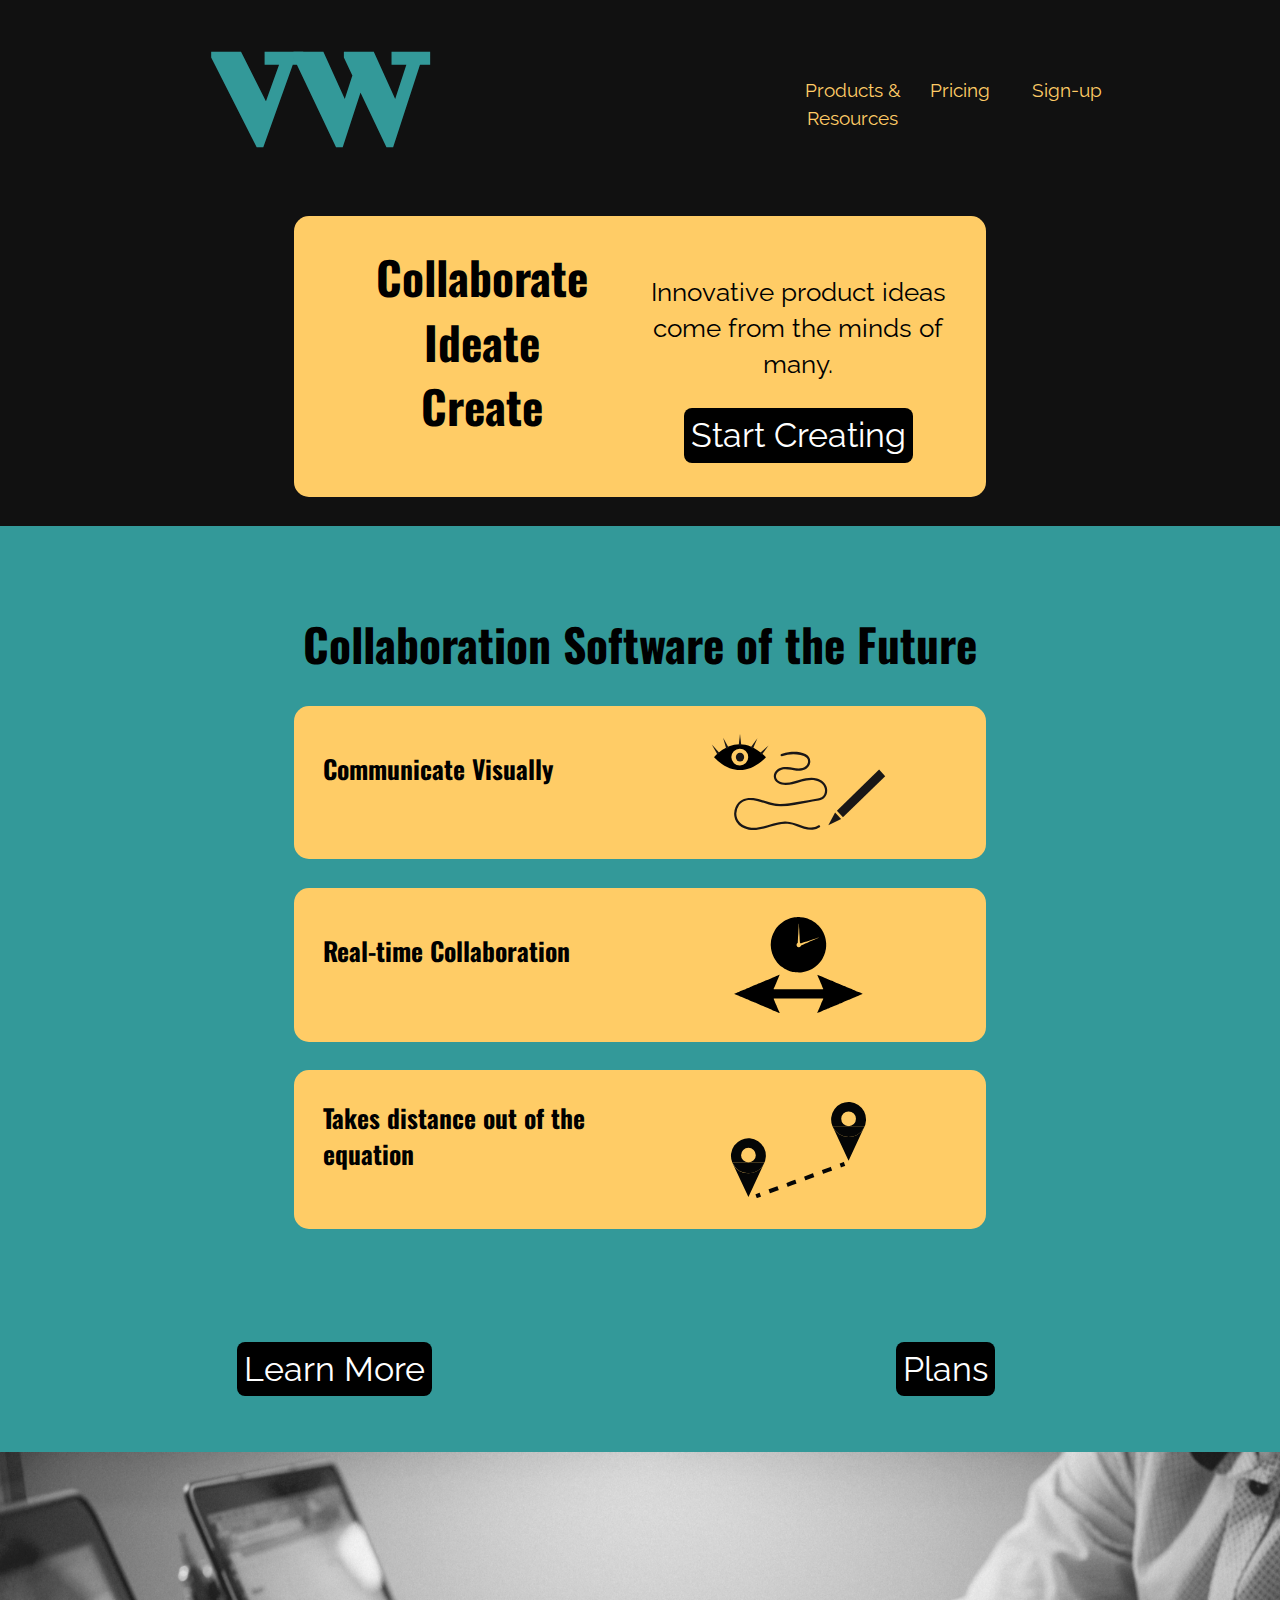
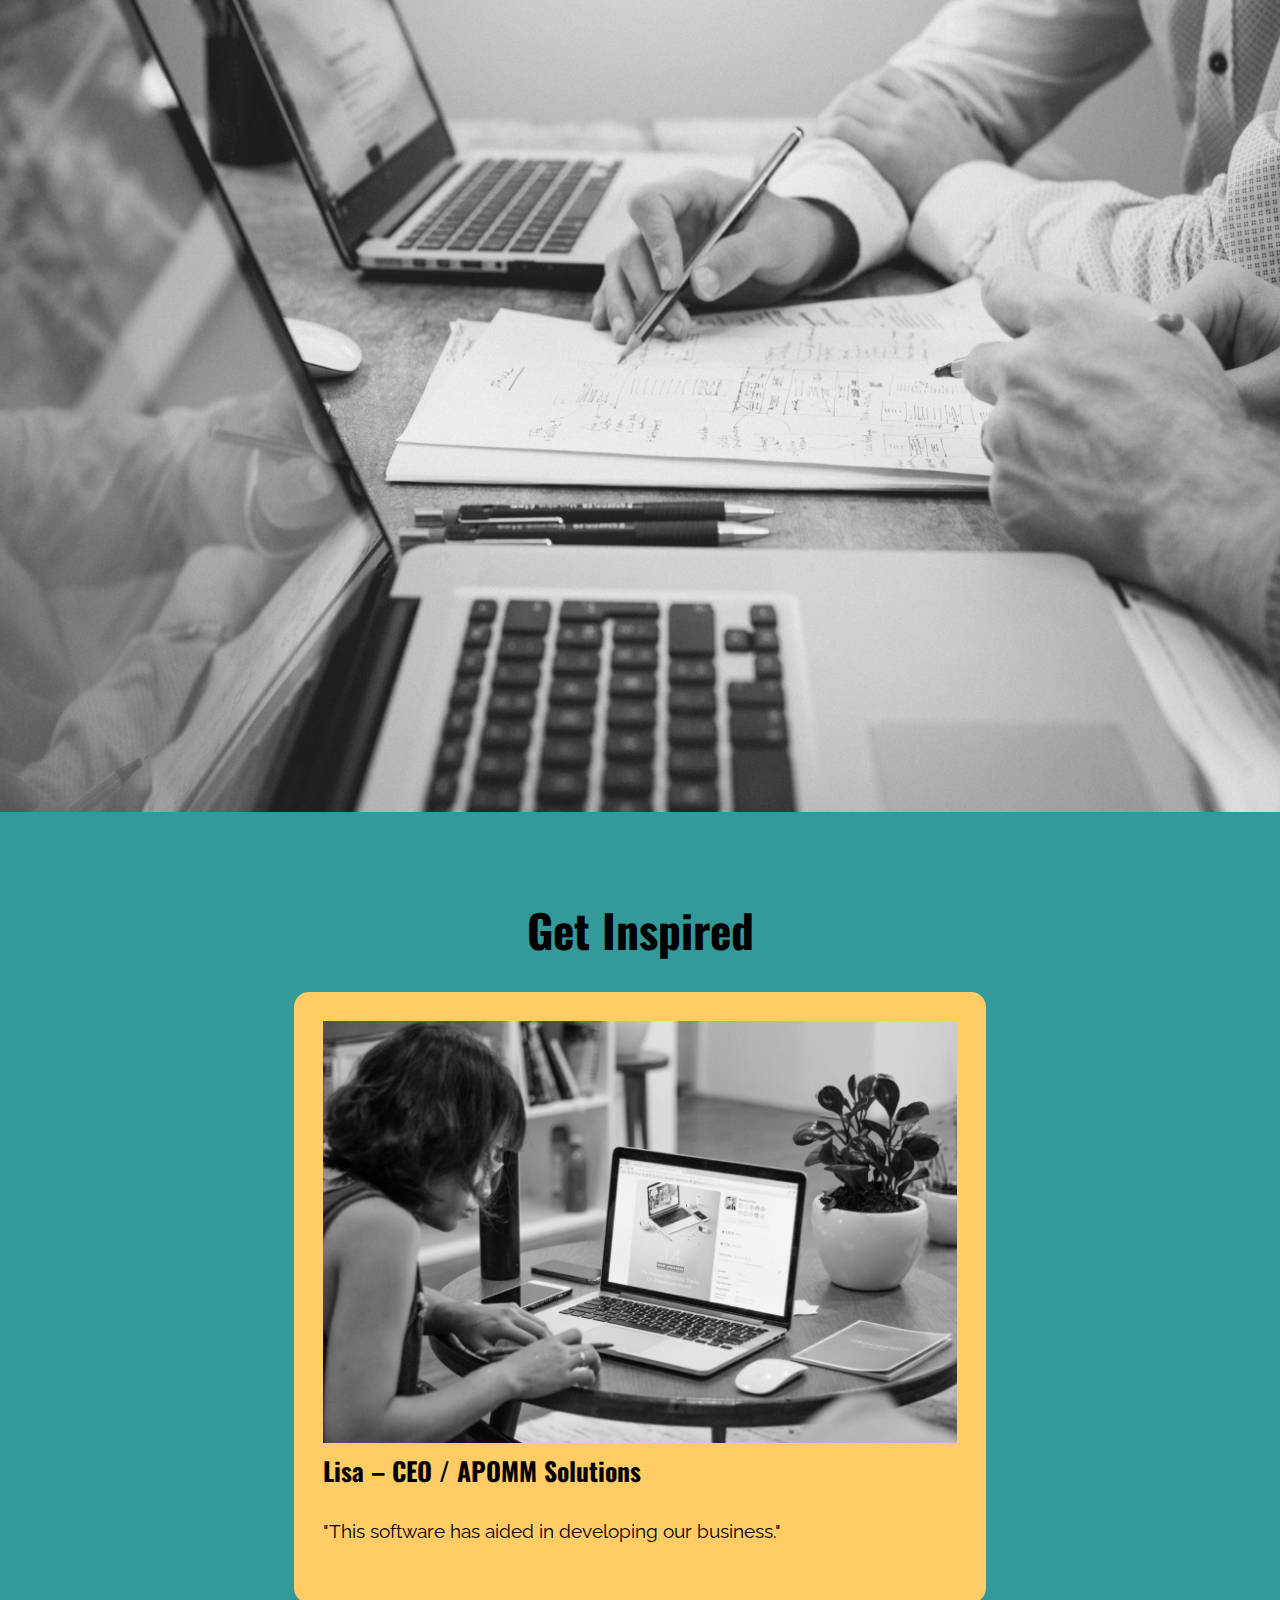
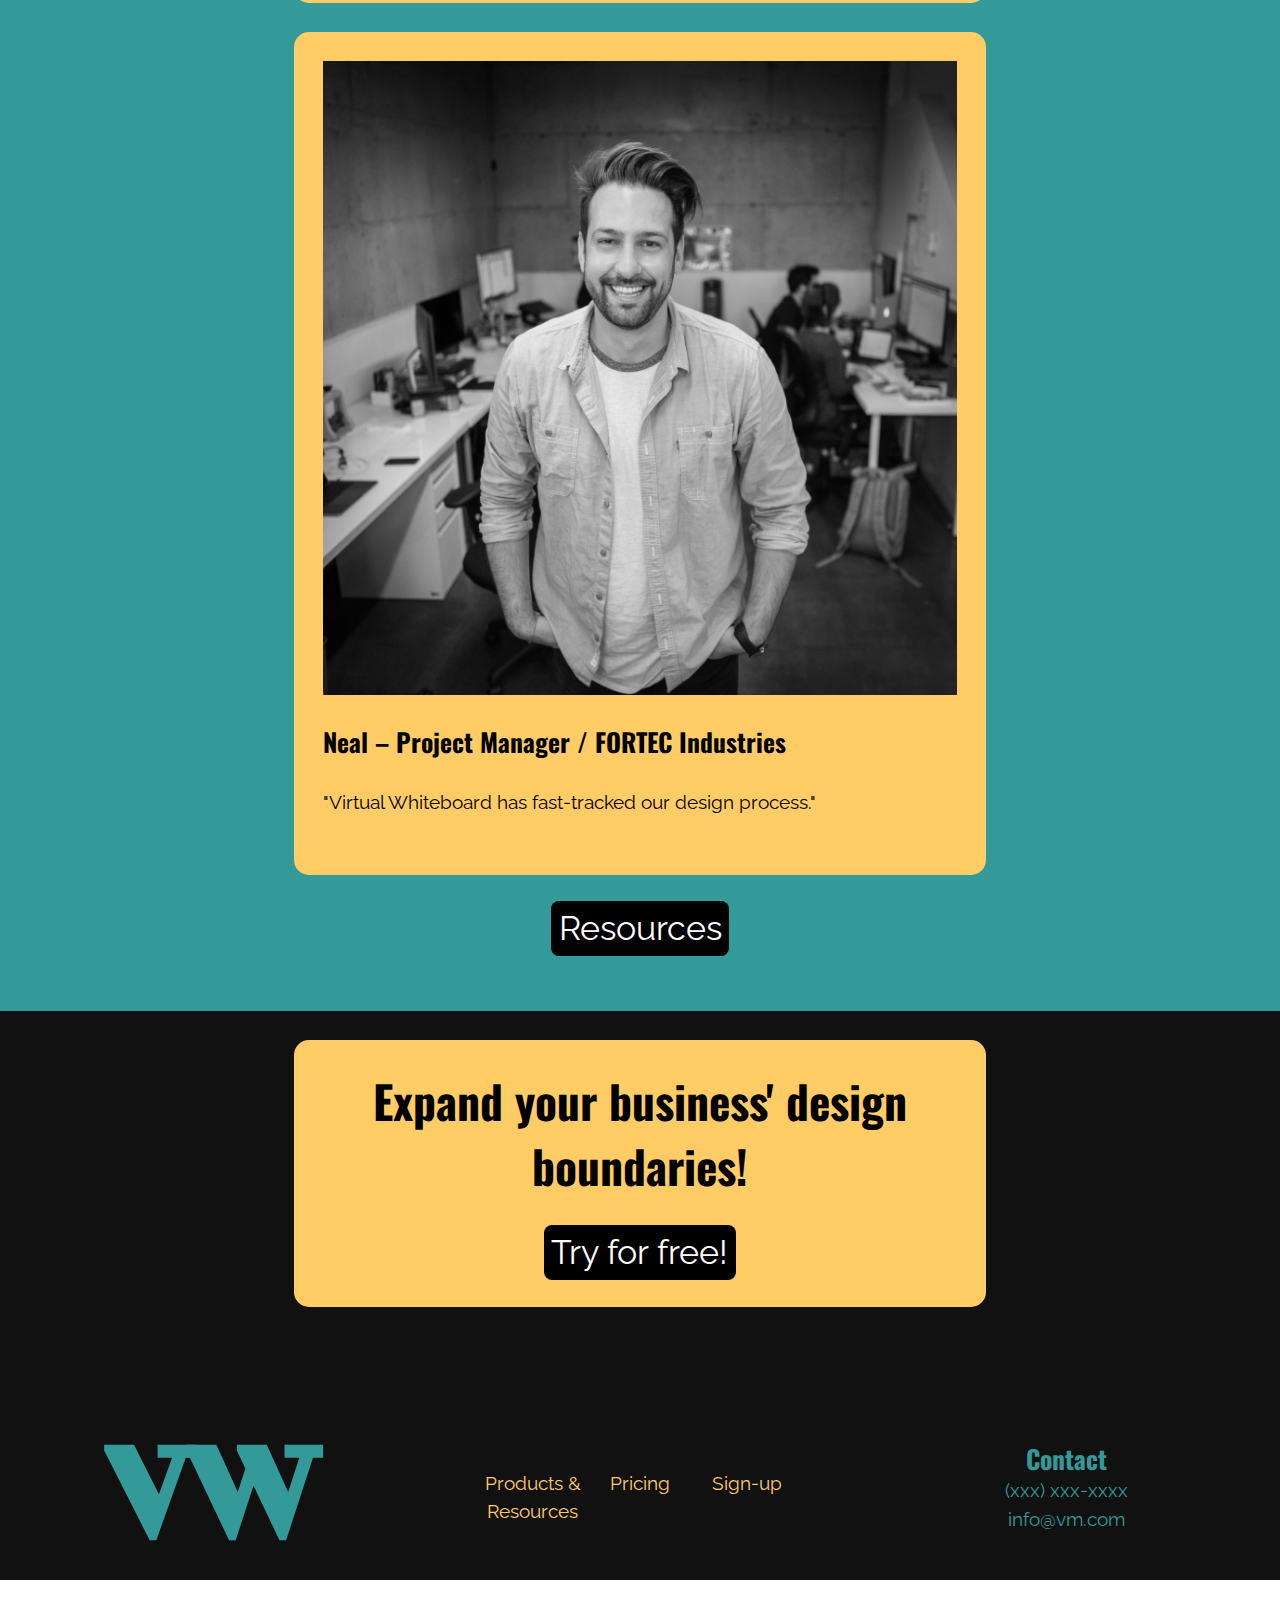
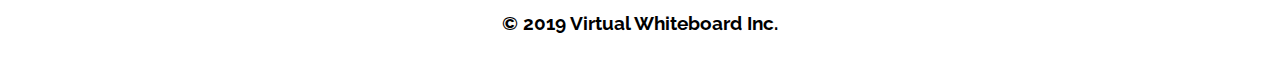
==== commit 6aec8a97: "Edit the colour contrast" ====
--- a/index.html
+++ b/index.html
@@ -44,7 +44,7 @@
         Create</h2>
         <div class="unit xs-1 s-1 m-1-2 l-1-2 pad-t">
           <p class="mega wrapper">Innovative product ideas come from the minds of many.</p>
-          <a class="banner-button giga island-1-4" href="sign-up.html" aria-label="Start Creating by signing up now">Start Creating</a>
+          <a class="better-btn giga island-1-4" href="sign-up.html" aria-label="Start Creating by signing up now">Start Creating</a>
         </div>
       </div>
     </section>
@@ -73,10 +73,10 @@
     <div class="unit island section-1 xs-1 s-1">
       <div class="grid">
         <div class="unit xs-1 s-1 m-1-2 l-1-2 island text-center">
-          <a class="collab-button giga island-1-4" href="tour.html" aria-label="Learn More about our products and resources">Learn More</a>
+          <a class="better-btn giga island-1-4" href="tour.html" aria-label="Learn More about our products and resources">Learn More</a>
         </div>
         <div class="unit xs-1 s-1 m-1-2 l-1-2 island text-center">
-          <a class="collab-button giga island-1-4" href="pricing.html" aria-label="Learn more about our pricing plans">Plans</a>
+          <a class="better-btn giga island-1-4" href="pricing.html" aria-label="Learn more about our pricing plans">Plans</a>
         </div>
       </div>
     </div>
@@ -107,7 +107,7 @@
         </div>
 
         <div class="unit xs-1 s-1 m-1 l-1 island text-center max-length">
-          <a class="resources-button giga island-1-4" href="tour.html" aria-label="Click here for more information about our Product and Resources">Resources</a>
+          <a class="better-btn giga island-1-4" href="tour.html" aria-label="Click here for more information about our Product and Resources">Resources</a>
         </div>
 
       </div>
@@ -117,7 +117,7 @@
       <div class="expanding-content island max-length">
         <h2 class="tera">Expand your business' design boundaries!</h2>
         <div>
-          <a class="expanding-button btn giga island-1-4" href="sign-up.html" aria-label="Click here to sign up and try for free">Try for free!</a>
+          <a class="better-btn giga island-1-4" href="sign-up.html" aria-label="Click here to sign up and try for free">Try for free!</a>
         </div>
       </div>
     </div>
@@ -143,7 +143,7 @@
       <p>info@vm.com</p>
     </div>
     <div class="unit xs-1 s-1 m-1 l-1 copyright text-center pad-t">
-      <p>© 2019 Virtual Whiteboard Inc.</p>
+      <p class="bold">© 2019 Virtual Whiteboard Inc.</p>
     </div>
   </footer>
 
--- a/css/main.css
+++ b/css/main.css
@@ -88,11 +88,23 @@
 }
 
 .copyright {
-  background-color: #339999;
-  color: #fff;
+  background-color: #fff;
+  color: #000;
 }
 
 /**Front Page Banner CSS**/
+
+.better-btn {
+  color: #fff;
+  background-color: #000;
+  border-radius: 8px;
+  text-decoration: none;
+}
+
+.better-btn:hover {
+  color: #000;
+  background-color: #fff;
+}
 
 .banner {
   background-color: #111;
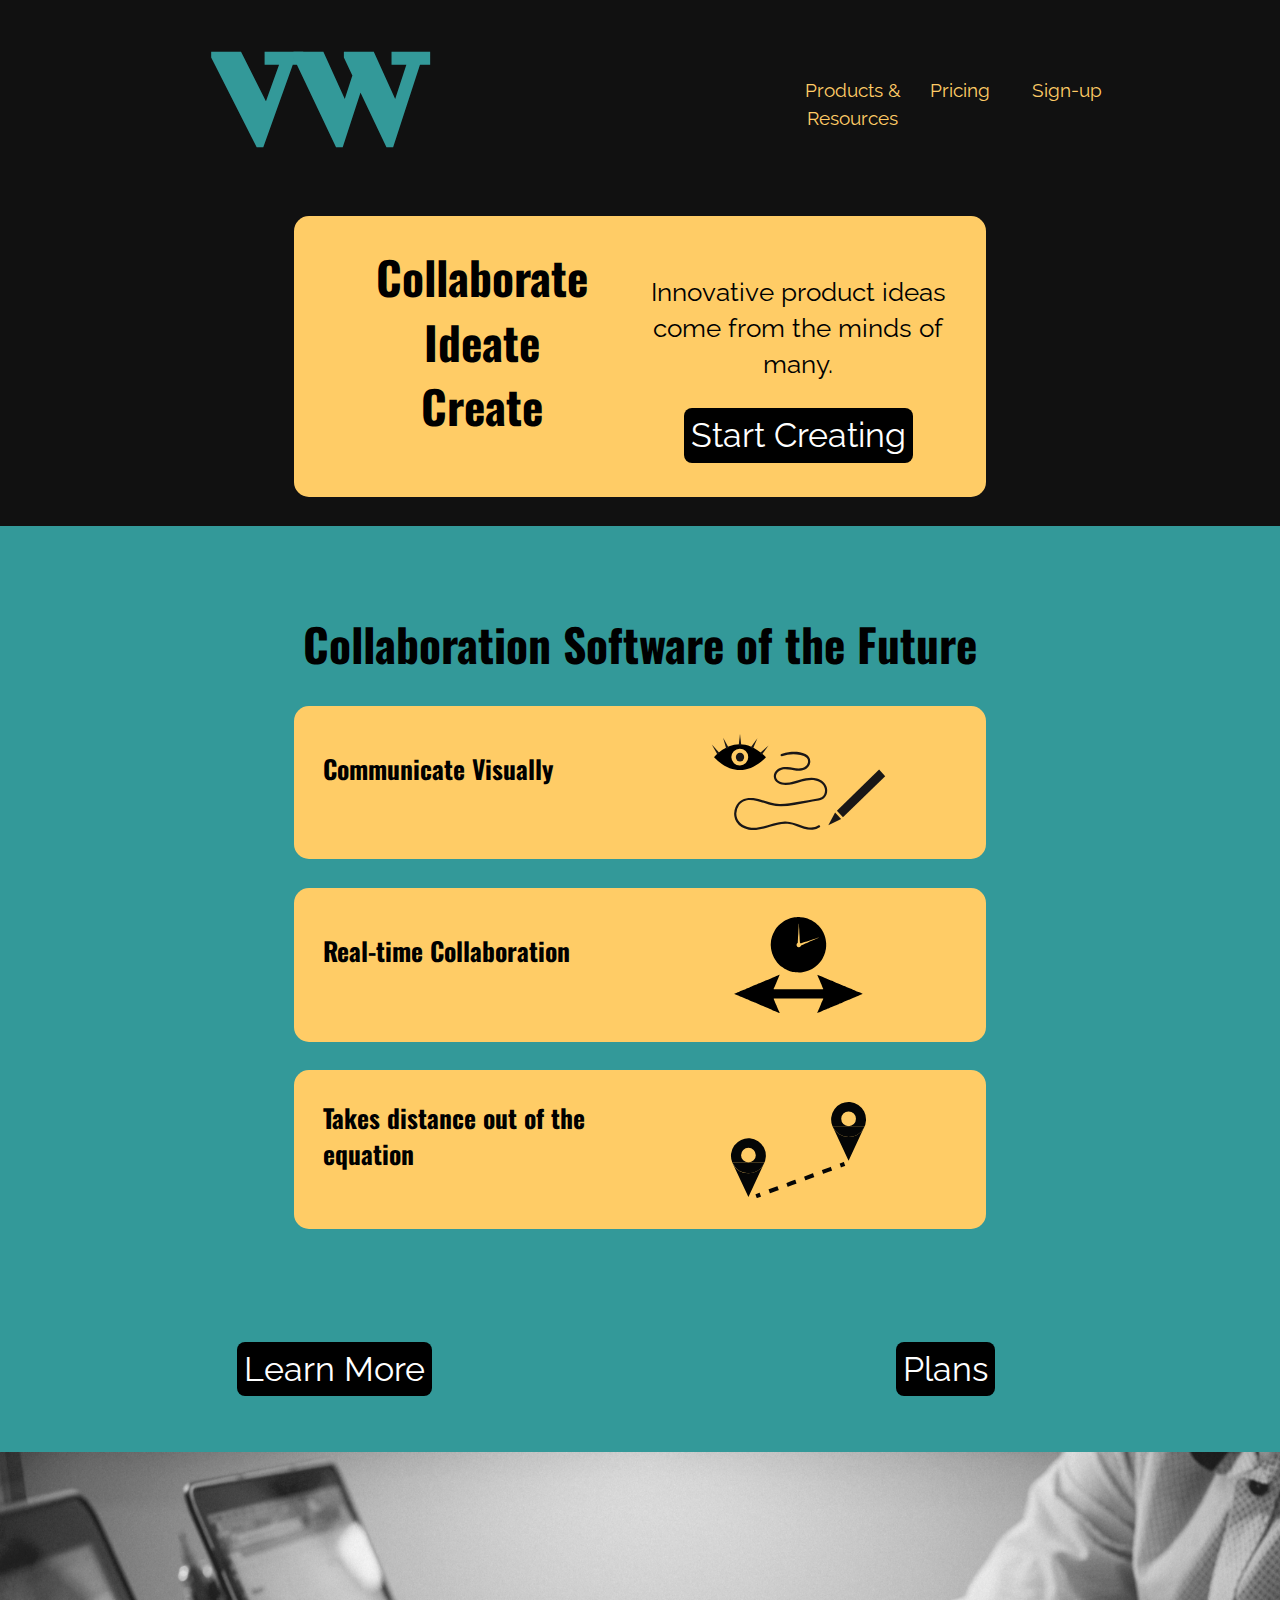
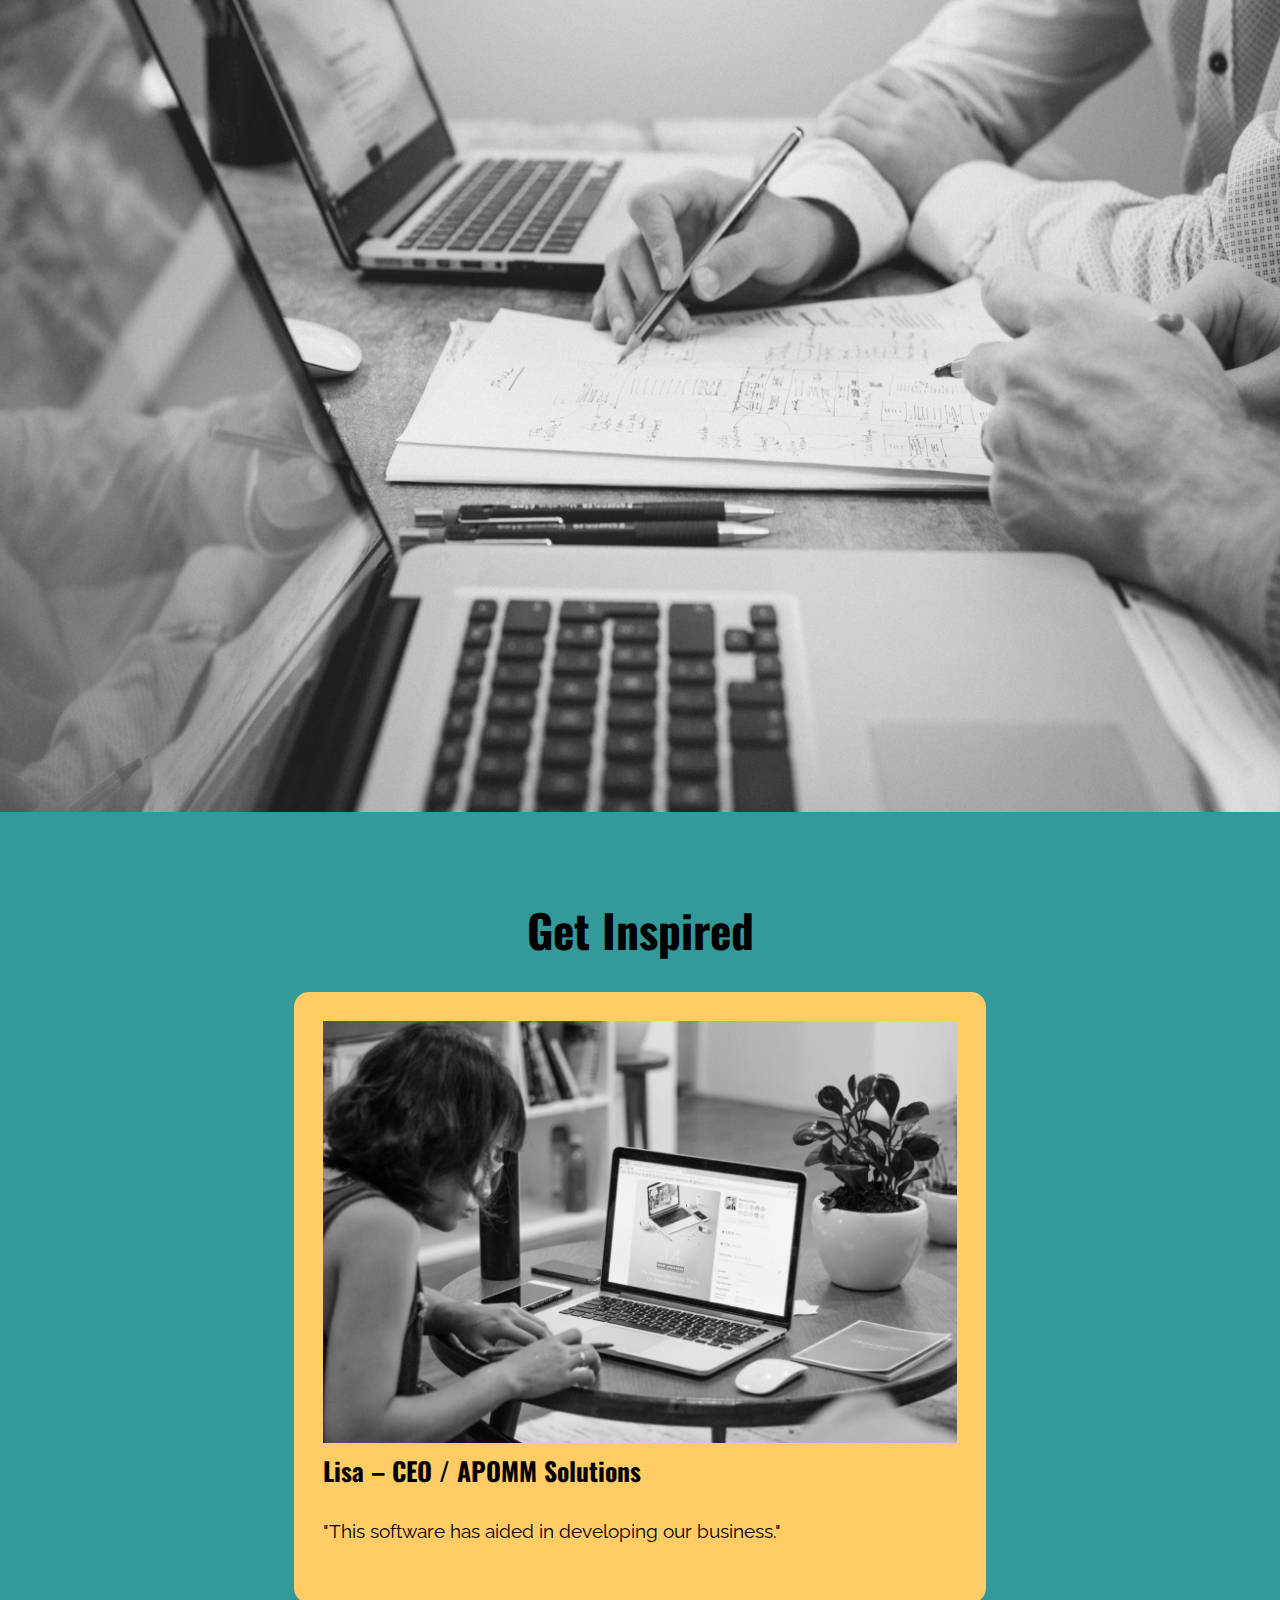
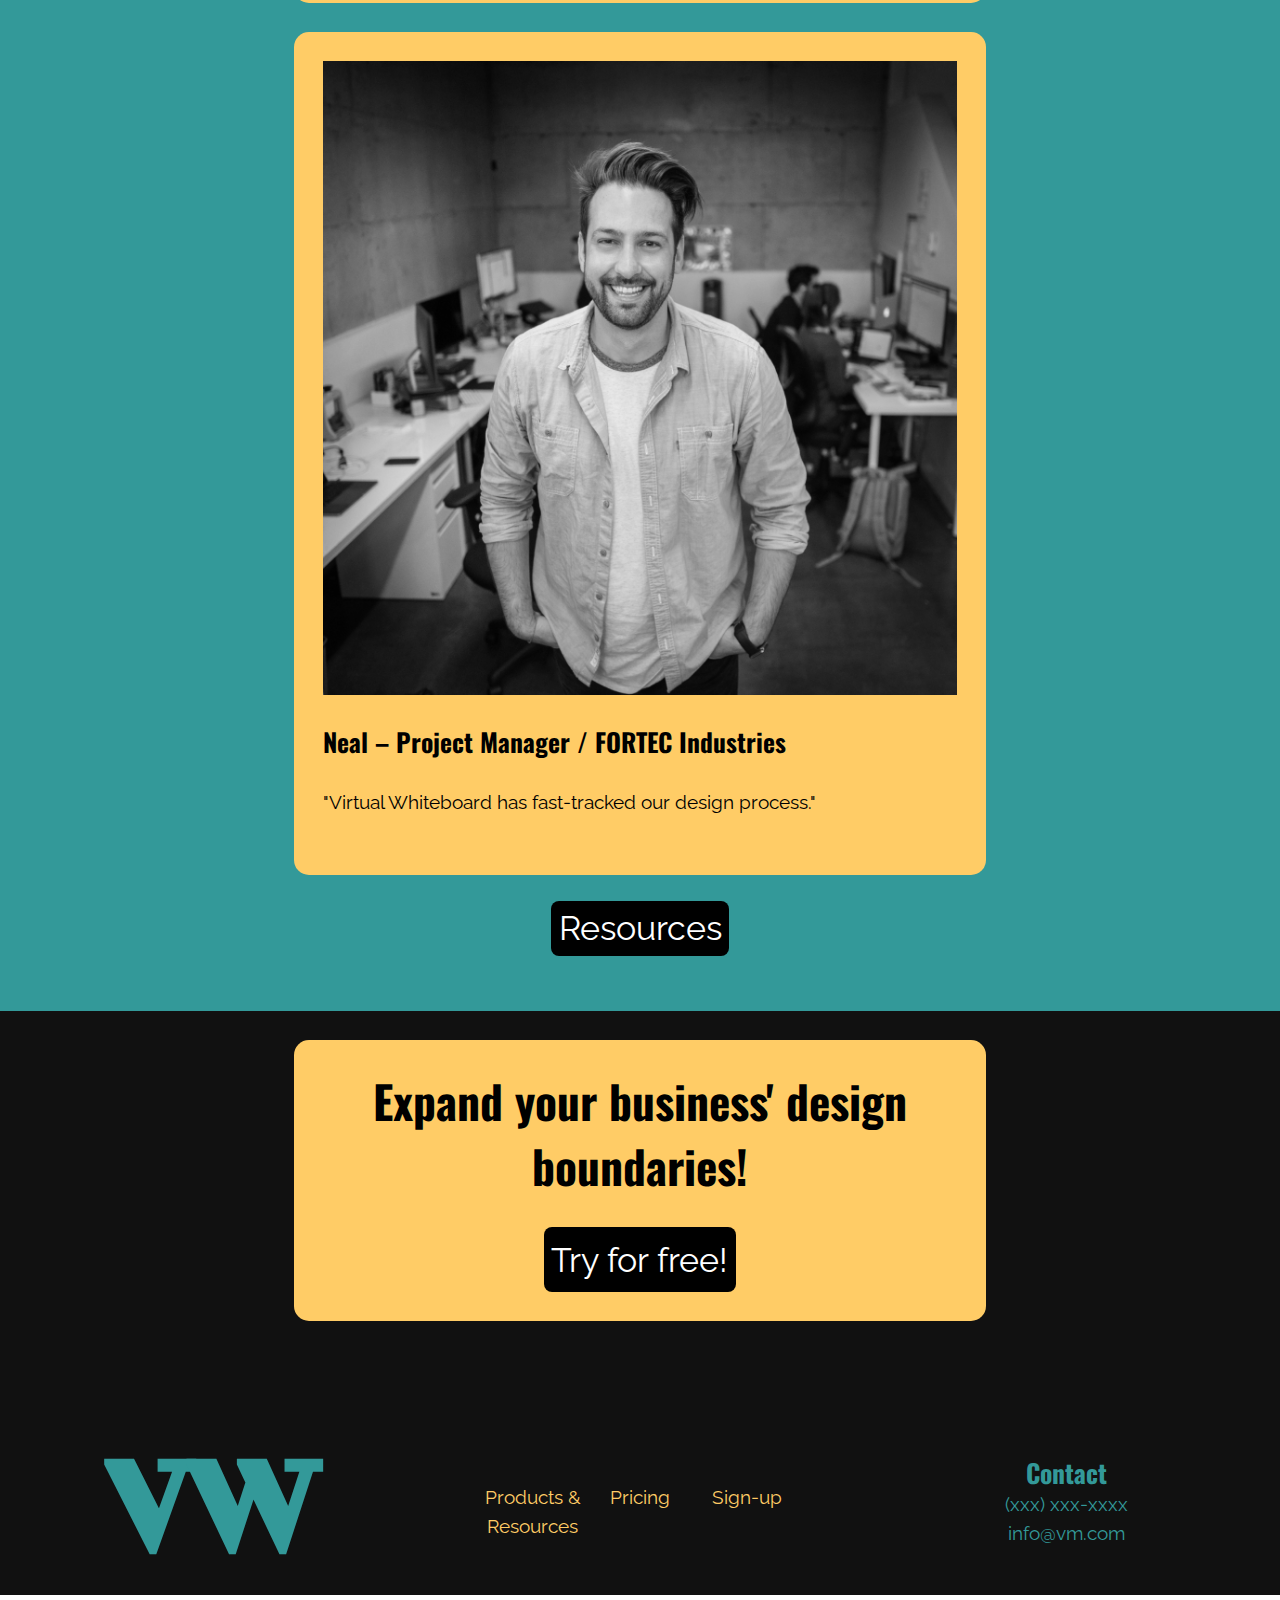
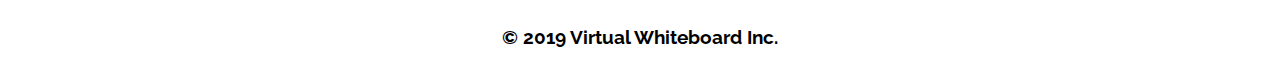
==== commit b504a170: "Edit the tour.html page" ====
--- a/index.html
+++ b/index.html
@@ -117,7 +117,7 @@
       <div class="expanding-content island max-length">
         <h2 class="tera">Expand your business' design boundaries!</h2>
         <div>
-          <a class="better-btn giga island-1-4" href="sign-up.html" aria-label="Click here to sign up and try for free">Try for free!</a>
+          <a class="btn giga island-1-4" href="sign-up.html" aria-label="Click here to sign up and try for free">Try for free!</a>
         </div>
       </div>
     </div>
--- a/css/main.css
+++ b/css/main.css
@@ -263,16 +263,14 @@
 }
 
 .btn {
-  background-color: #ffcc66;
-  color: #339999;
-  text-decoration: none;
-  border: 2px solid #339999;
-  border-radius: 8px;
+  color: #fff;
+  background-color: #000;
+  border-radius: 8px;
+  text-decoration: none;
+  border: none;
 }
 
 .btn:hover {
-  color: #fff;
-  background-color: #339999;
-  border-radius: 10px;
-  border: 2px solid #fff;
-}
+  color: #000;
+  background-color: #fff;
+}
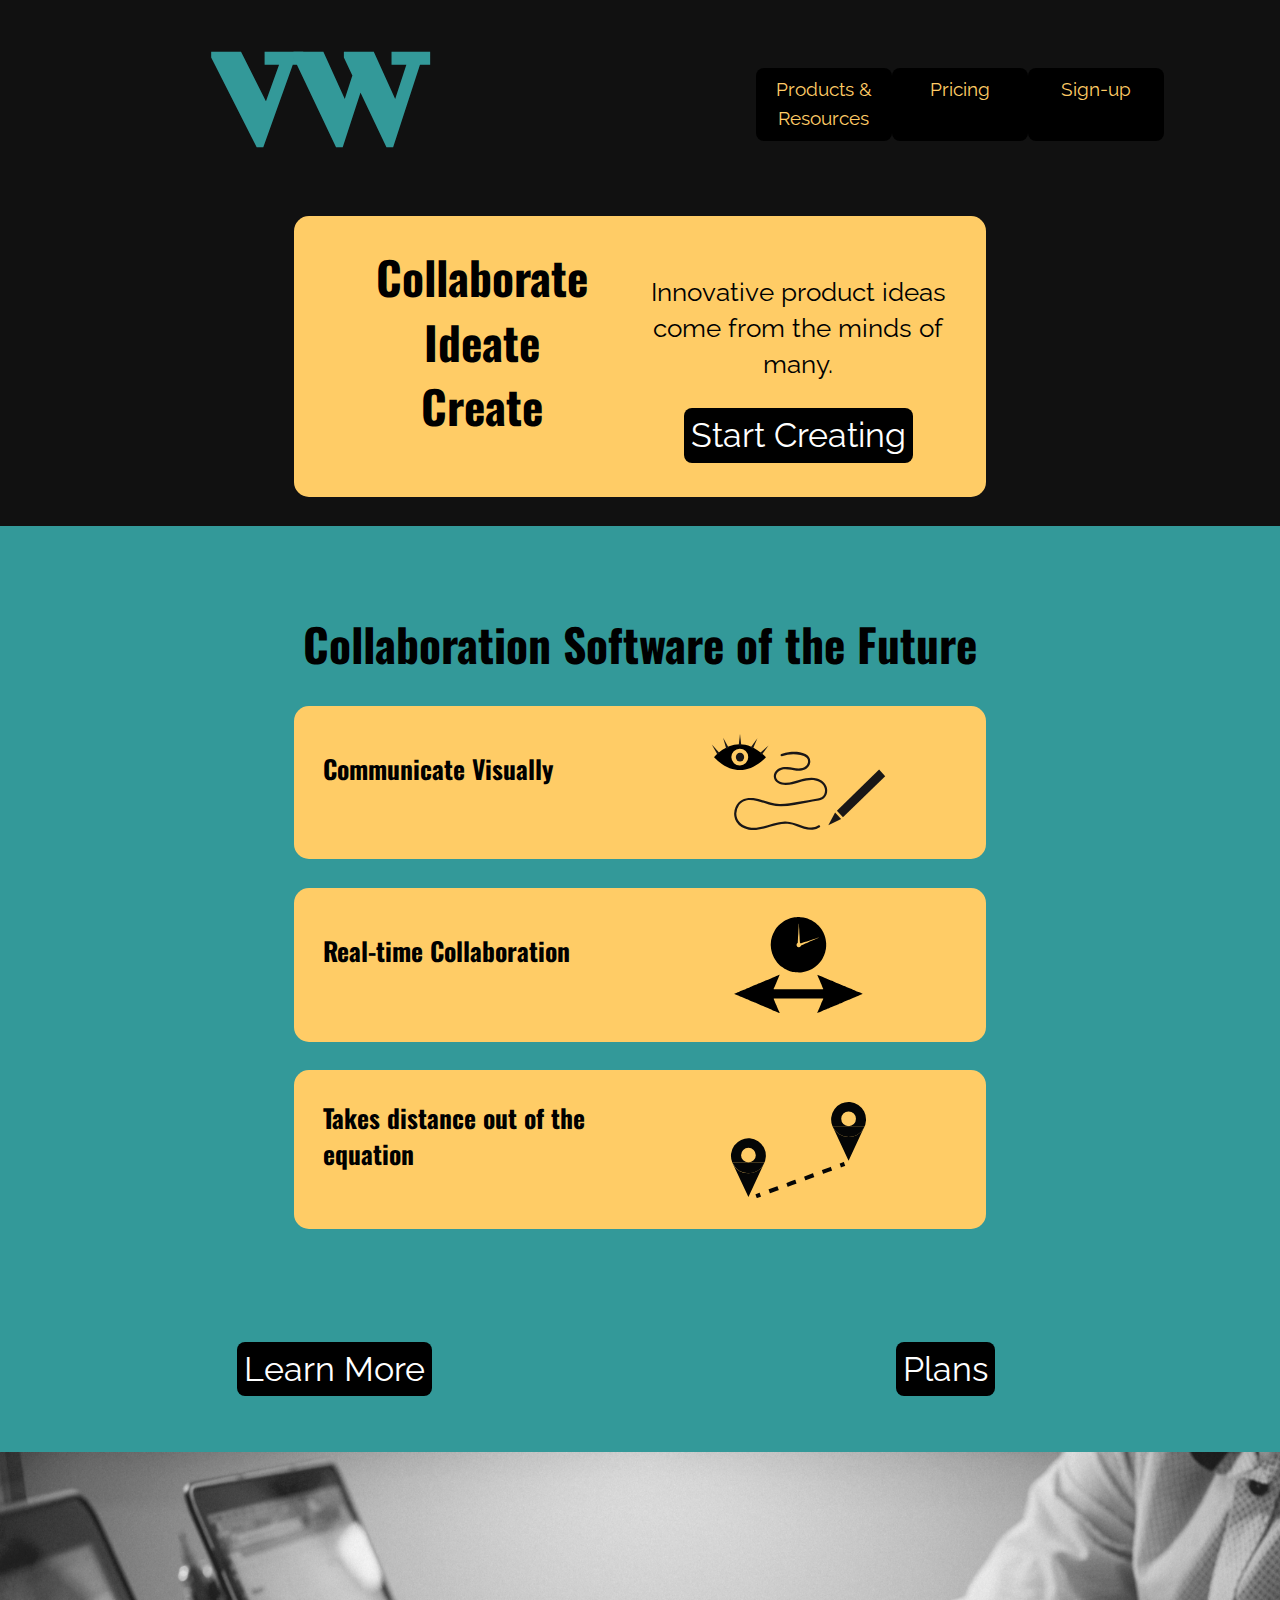
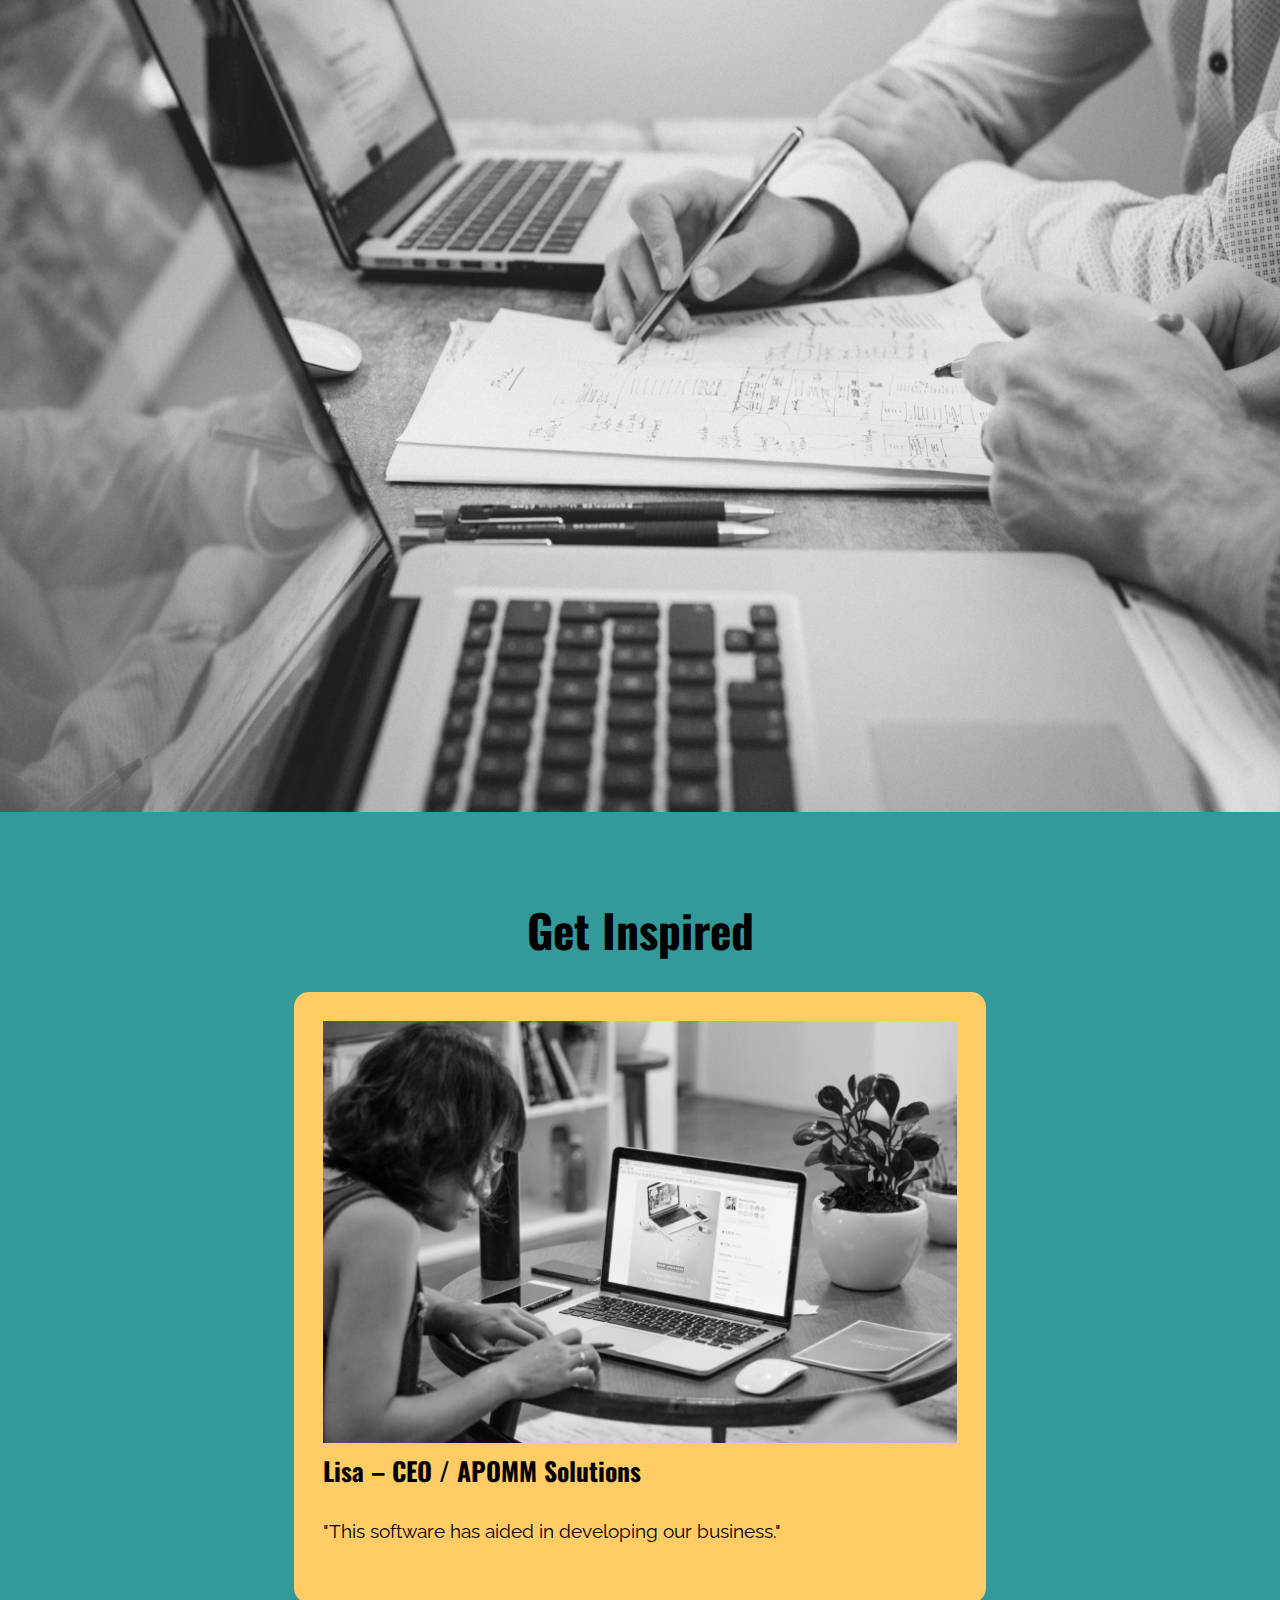
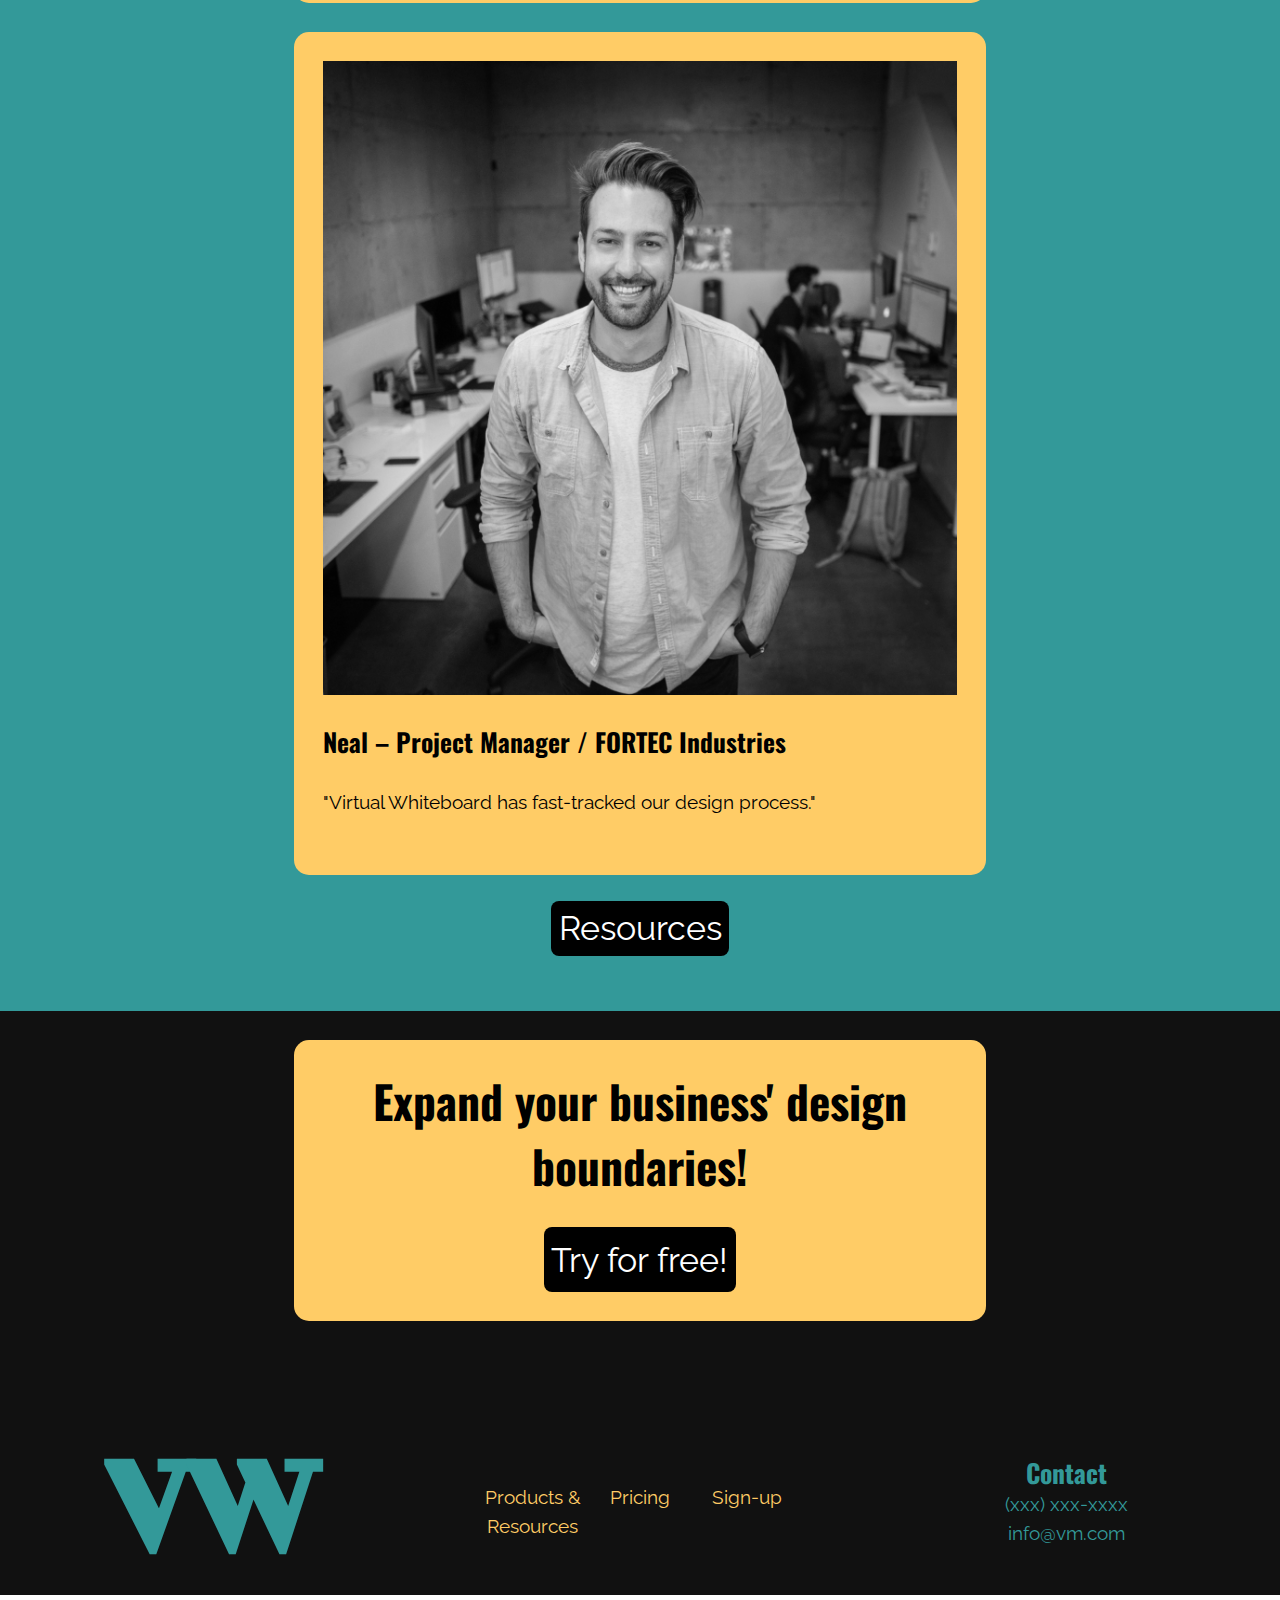
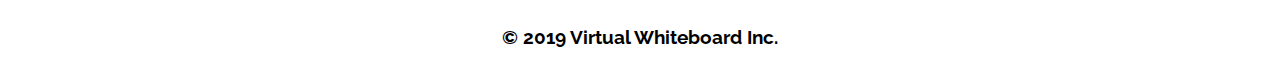
==== commit 2f9ef6af: "Update the CSS and HTML" ====
--- a/index.html
+++ b/index.html
@@ -27,9 +27,9 @@
     <div class="unit xs-1 s-1 m-1-2 l-1-2 unit-content-center island">
       <nav role="navigation" id="nav" class="pad-t">
         <ul class="grid list-group text-center">
-          <li class="unit push-1-4 xs-1 s-1-3 m-1 l-1-3"><a href="tour.html" aria-label="Click to learn more about Products and Resources">Products & Resources</a></li>
-          <li class="unit push-1-4 xs-1 s-1-3 m-1 l-1-3"><a href="pricing.html" aria-label="Click to learn more about Pricing">Pricing</a></li>
-          <li class="unit push-1-4 xs-1 s-1-3 m-1 l-1-3"><a href="sign-up.html" aria-label="Click to Sign Up for our software">Sign-up</a></li>
+          <li class="unit btn push-1-4 xs-1 s-1-3 m-1 l-1-3"><a href="pricing.html" aria-label="Click to learn more about Products and Resources">Products & Resources</a></li>
+          <li class="unit btn push-1-4 xs-1 s-1-3 m-1 l-1-3"><a href="tour.html" aria-label="Click to learn more about Pricing">Pricing</a></li>
+          <li class="unit btn push-1-4 xs-1 s-1-3 m-1 l-1-3"><a href="sign-up.html" aria-label="Click to Sign Up for our software">Sign-up</a></li>
         </ul>
       </nav>
     </div>
@@ -73,10 +73,10 @@
     <div class="unit island section-1 xs-1 s-1">
       <div class="grid">
         <div class="unit xs-1 s-1 m-1-2 l-1-2 island text-center">
-          <a class="better-btn giga island-1-4" href="tour.html" aria-label="Learn More about our products and resources">Learn More</a>
+          <a class="better-btn giga island-1-4" href="pricing.html" aria-label="Learn More about our products and resources">Learn More</a>
         </div>
         <div class="unit xs-1 s-1 m-1-2 l-1-2 island text-center">
-          <a class="better-btn giga island-1-4" href="pricing.html" aria-label="Learn more about our pricing plans">Plans</a>
+          <a class="better-btn giga island-1-4" href="tour.html" aria-label="Learn more about our pricing plans">Plans</a>
         </div>
       </div>
     </div>
@@ -107,7 +107,7 @@
         </div>
 
         <div class="unit xs-1 s-1 m-1 l-1 island text-center max-length">
-          <a class="better-btn giga island-1-4" href="tour.html" aria-label="Click here for more information about our Product and Resources">Resources</a>
+          <a class="better-btn giga island-1-4" href="pricing.html" aria-label="Click here for more information about our Product and Resources">Resources</a>
         </div>
 
       </div>
@@ -131,8 +131,8 @@
     <div class="unit xs-1-2 s-1-2 m-1-3 unit-content-center island">
       <nav class="pad-t">
         <ul class="grid list-group text-center">
-          <li class="unit push-1-4 xs-1 s-1-3 m-1 l-1-3"><a href="tour.html" aria-label="Click to learn more about Products and Resources">Products & Resources</a></li>
-          <li class="unit push-1-4 xs-1 s-1-3 m-1 l-1-3"><a href="pricing.html" aria-label="Click to learn more about Pricing">Pricing</a></li>
+          <li class="unit push-1-4 xs-1 s-1-3 m-1 l-1-3"><a href="pricing.html" aria-label="Click to learn more about Products and Resources">Products & Resources</a></li>
+          <li class="unit push-1-4 xs-1 s-1-3 m-1 l-1-3"><a href="tour.html" aria-label="Click to learn more about Pricing">Pricing</a></li>
           <li class="unit push-1-4 xs-1 s-1-3 m-1 l-1-3"><a href="sign-up.html" aria-label="Click to Sign Up for our software">Sign-up</a></li>
         </ul>
       </nav>
--- a/css/main.css
+++ b/css/main.css
@@ -1,5 +1,5 @@
 html {
-  font-family: 'Raleway', sans-serif;
+  font-family: Raleway, sans-serif;
   background-color: #111;
 }
 
@@ -22,16 +22,26 @@
   top: 0;
 }
 
-/** Header CSS **/
+/* Header CSS */
 
 h1 {
-  font-family: 'Bigshot One', cursive;
+  font-family: "Bigshot One", cursive;
 }
 
 .h1 {
-  font-family: 'Bigshot One', cursive;
-  text-decoration: none;
-  color: #339999;
+  font-family: "Bigshot One", cursive;
+  text-decoration: none;
+  color: #399;
+}
+
+.h1-3 {
+  font-family: "Bigshot One", cursive;
+  text-decoration: none;
+  color: #fff;
+}
+
+.h1-3:hover {
+  color: #399;
 }
 
 .footer-logo {
@@ -44,7 +54,7 @@
 
 .h1-2 {
   text-decoration: none;
-  color: #ffcc66;
+  color: #fc6;
 }
 
 .h1-2:hover {
@@ -56,7 +66,7 @@
 }
 
 h2, h3, h4 {
-  font-family: 'Oswald', sans-serif;
+  font-family: Oswald, sans-serif;
 }
 
 header {
@@ -64,27 +74,23 @@
 }
 
 .sign-up-button {
-  color: #ffcc66;
-  border: 1px solid #ffcc66;
+  color: #fc6;
+  border: 1px solid #fc6;
   border-radius: 5px;
 }
 
 nav li a {
-  color: #ffcc66;
-}
-
-nav li a:hover {
-  color: #339999;
-}
-
-/** Footer CSS **/
+  color: #fc6;
+}
+
+/* Footer CSS */
 
 footer {
   background-color: #111;
 }
 
 .contact {
-  color: #339999;
+  color: #399;
 }
 
 .copyright {
@@ -92,7 +98,7 @@
   color: #000;
 }
 
-/**Front Page Banner CSS**/
+/* Front Page Banner CSS */
 
 .better-btn {
   color: #fff;
@@ -111,43 +117,43 @@
 }
 
 .banner-content {
-  background-color: #ffcc66;
+  background-color: #fc6;
   border-radius: 15px;
 }
 
 .banner-button {
-  color: #339999;
-  text-decoration: none;
-  border: 2px solid #339999;
+  color: #399;
+  text-decoration: none;
+  border: 2px solid #399;
   border-radius: 8px;
 }
 
 .banner-button:hover {
   color: #fff;
-  background-color: #339999;
-  border-radius: 10px;
-}
-
-/**Front Page Collaboration Software Section 1 CSS**/
+  background-color: #399;
+  border-radius: 10px;
+}
+
+/* Front Page Collaboration Software Section 1 CSS */
 
 .section-1 {
-  background-color: #339999;
+  background-color: #399;
 }
 
 .section-1-card {
-  background-color: #ffcc66;
+  background-color: #fc6;
   border-radius: 15px;
 }
 
 .collab-button {
-  color: #ffcc66;
-  text-decoration: none;
-  border: 2px solid #ffcc66;
+  color: #fc6;
+  text-decoration: none;
+  border: 2px solid #fc6;
   border-radius: 8px;
 }
 
 .collab-button:hover {
-  background-color: #ffcc66;
+  background-color: #fc6;
   color: #111;
   border-radius: 10px;
 }
@@ -157,109 +163,109 @@
   overflow: hidden;
 }
 
-/**Front Page Get Inspired Section 2 CSS **/
+/* Front Page Get Inspired Section 2 CSS */
 
 .section-2 {
-  background-color: #339999;
+  background-color: #399;
 }
 
 .section-2-card {
-  background-color: #ffcc66;
+  background-color: #fc6;
   border-radius: 15px;
 }
 
 .resources-button {
-  color: #ffcc66;
-  text-decoration: none;
-  border: 2px solid #ffcc66;
+  color: #fc6;
+  text-decoration: none;
+  border: 2px solid #fc6;
   border-radius: 8px;
 }
 
 .resources-button:hover {
-  background-color: #ffcc66;
+  background-color: #fc6;
   color: #111;
   border-radius: 10px;
 }
 
-/**Front Page Expanding Section CSS **/
+/* Front Page Expanding Section CSS */
 
 .expanding {
   background-color: #111;
 }
 
 .expanding-content {
-  background-color: #ffcc66;
+  background-color: #fc6;
   border-radius: 15px;
 }
 
 .expanding-button {
-  color: #339999;
-  text-decoration: none;
-  border: 2px solid #339999;
+  color: #399;
+  text-decoration: none;
+  border: 2px solid #399;
   border-radius: 8px;
 }
 
 .expanding-button:hover {
   color: #fff;
-  background-color: #339999;
-  border-radius: 10px;
-}
-
-/**Tour Page Why Use Our Software Section 3 CSS**/
+  background-color: #399;
+  border-radius: 10px;
+}
+
+/* Tour Page Why Use Our Software Section 3 CSS */
 
 .section-3 {
-  background-color: #339999;
+  background-color: #399;
 }
 
 .section-3-card {
-  background-color: #ffcc66;
-}
-
-/**Tour Page Blog Section 4 CSS**/
+  background-color: #fc6;
+}
+
+/* Tour Page Blog Section 4 CSS */
 
 .section-4 {
-  background-color: #339999;
+  background-color: #399;
 }
 
 .section-4-card {
-  background-color: #ffcc66;
-}
-
-/**Tour Page Search Our Site Section 5 CSS**/
+  background-color: #fc6;
+}
+
+/* Tour Page Search Our Site Section 5 CSS */
 
 .btn-2 {
-  background-color: #ffcc66;
-  color: #339999;
-  text-decoration: none;
-  border: 2px solid #339999;
+  background-color: #fc6;
+  color: #399;
+  text-decoration: none;
+  border: 2px solid #399;
   border-radius: 8px;
 }
 
 .btn-2:hover {
-  color: #ffcc66;
-  background-color: #339999;
-  border-radius: 10px;
-  border: 2px solid #339999;
-}
-
-/**Tour Page Contact Information Section 6 CSS**/
+  color: #fc6;
+  background-color: #399;
+  border-radius: 10px;
+  border: 2px solid #399;
+}
+
+/* Tour Page Contact Information Section 6 CSS */
 
 .section-6 {
-  background-color: #339999;
+  background-color: #399;
 }
 
 .section-6-card {
-  background-color: #ffcc66;
-}
-
-/**Pricing Page Pricing Table CSS**/
+  background-color: #fc6;
+}
+
+/* Pricing Page Pricing Table CSS */
 
 .sign-up {
-  background-color: #000000;
+  background-color: #000;
 }
 
 .sign-up-card {
-  background-color: #339999;
+  background-color: #399;
 }
 
 .btn {
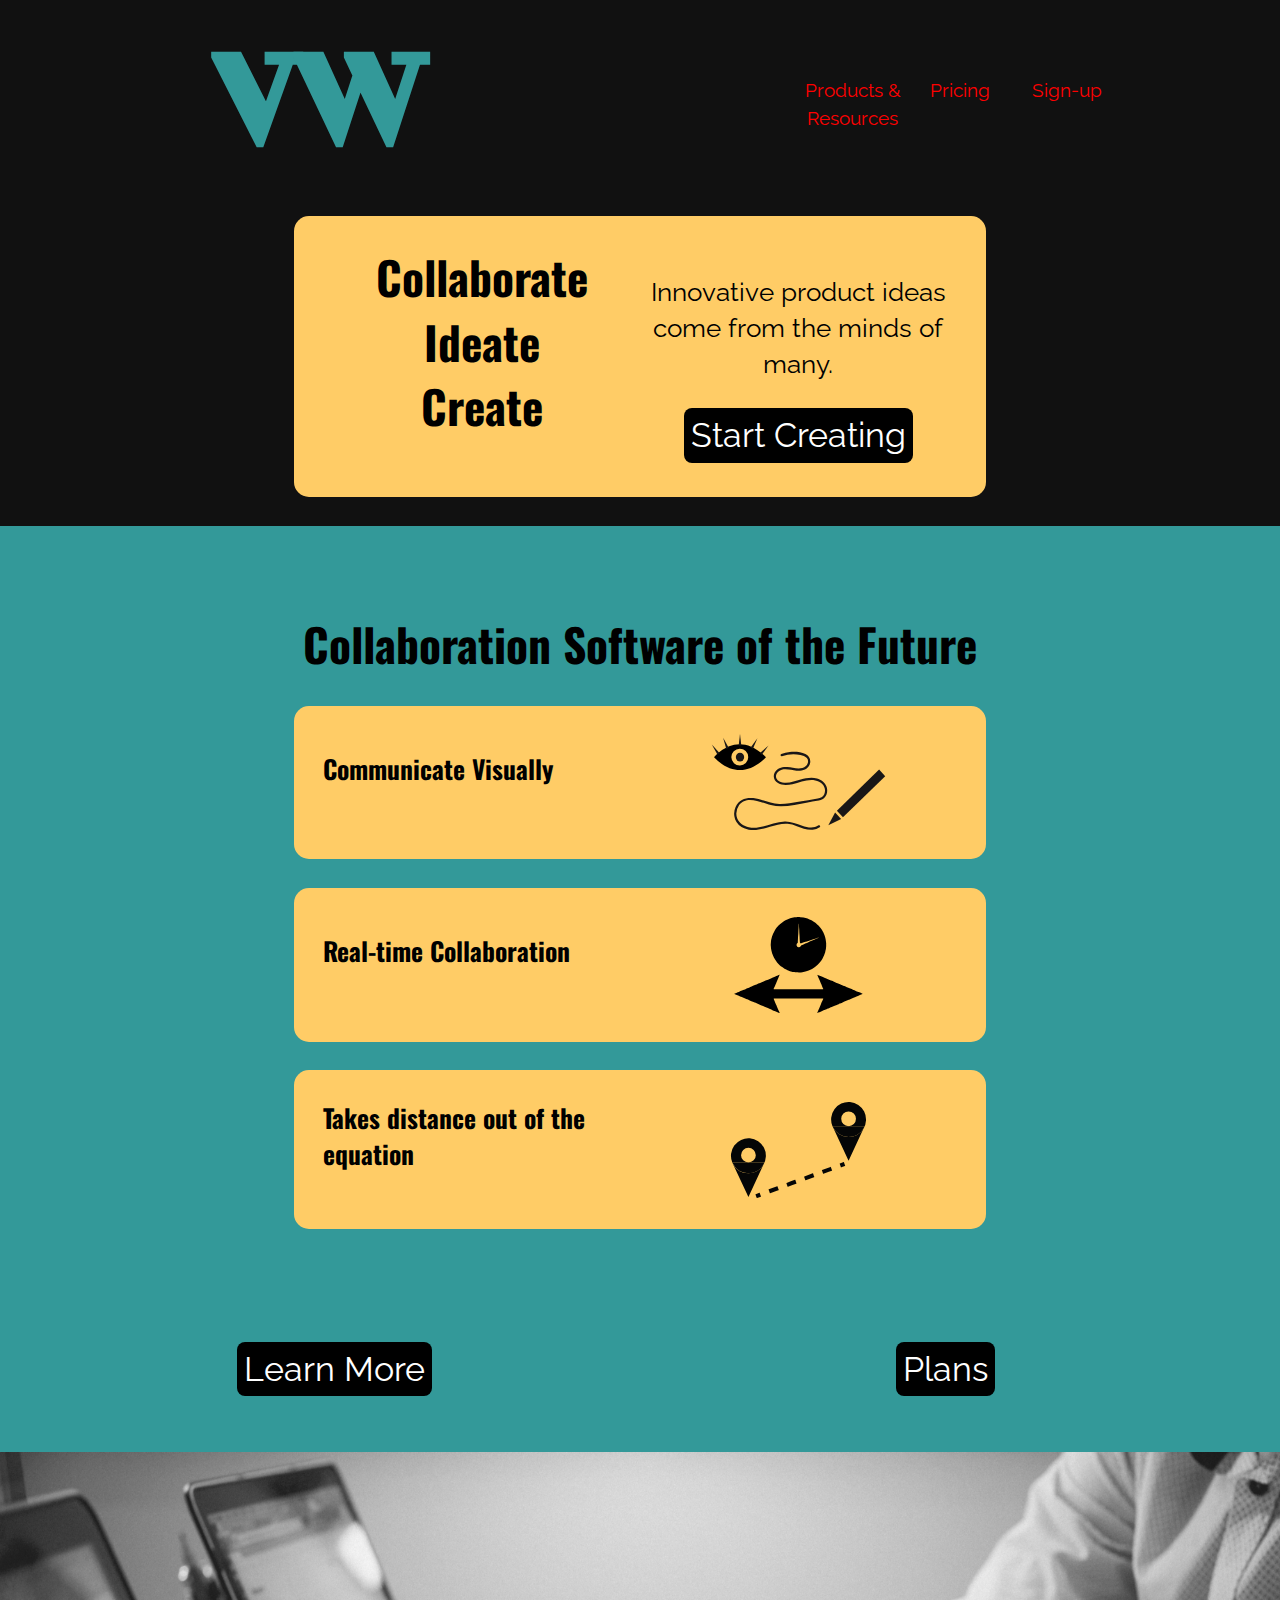
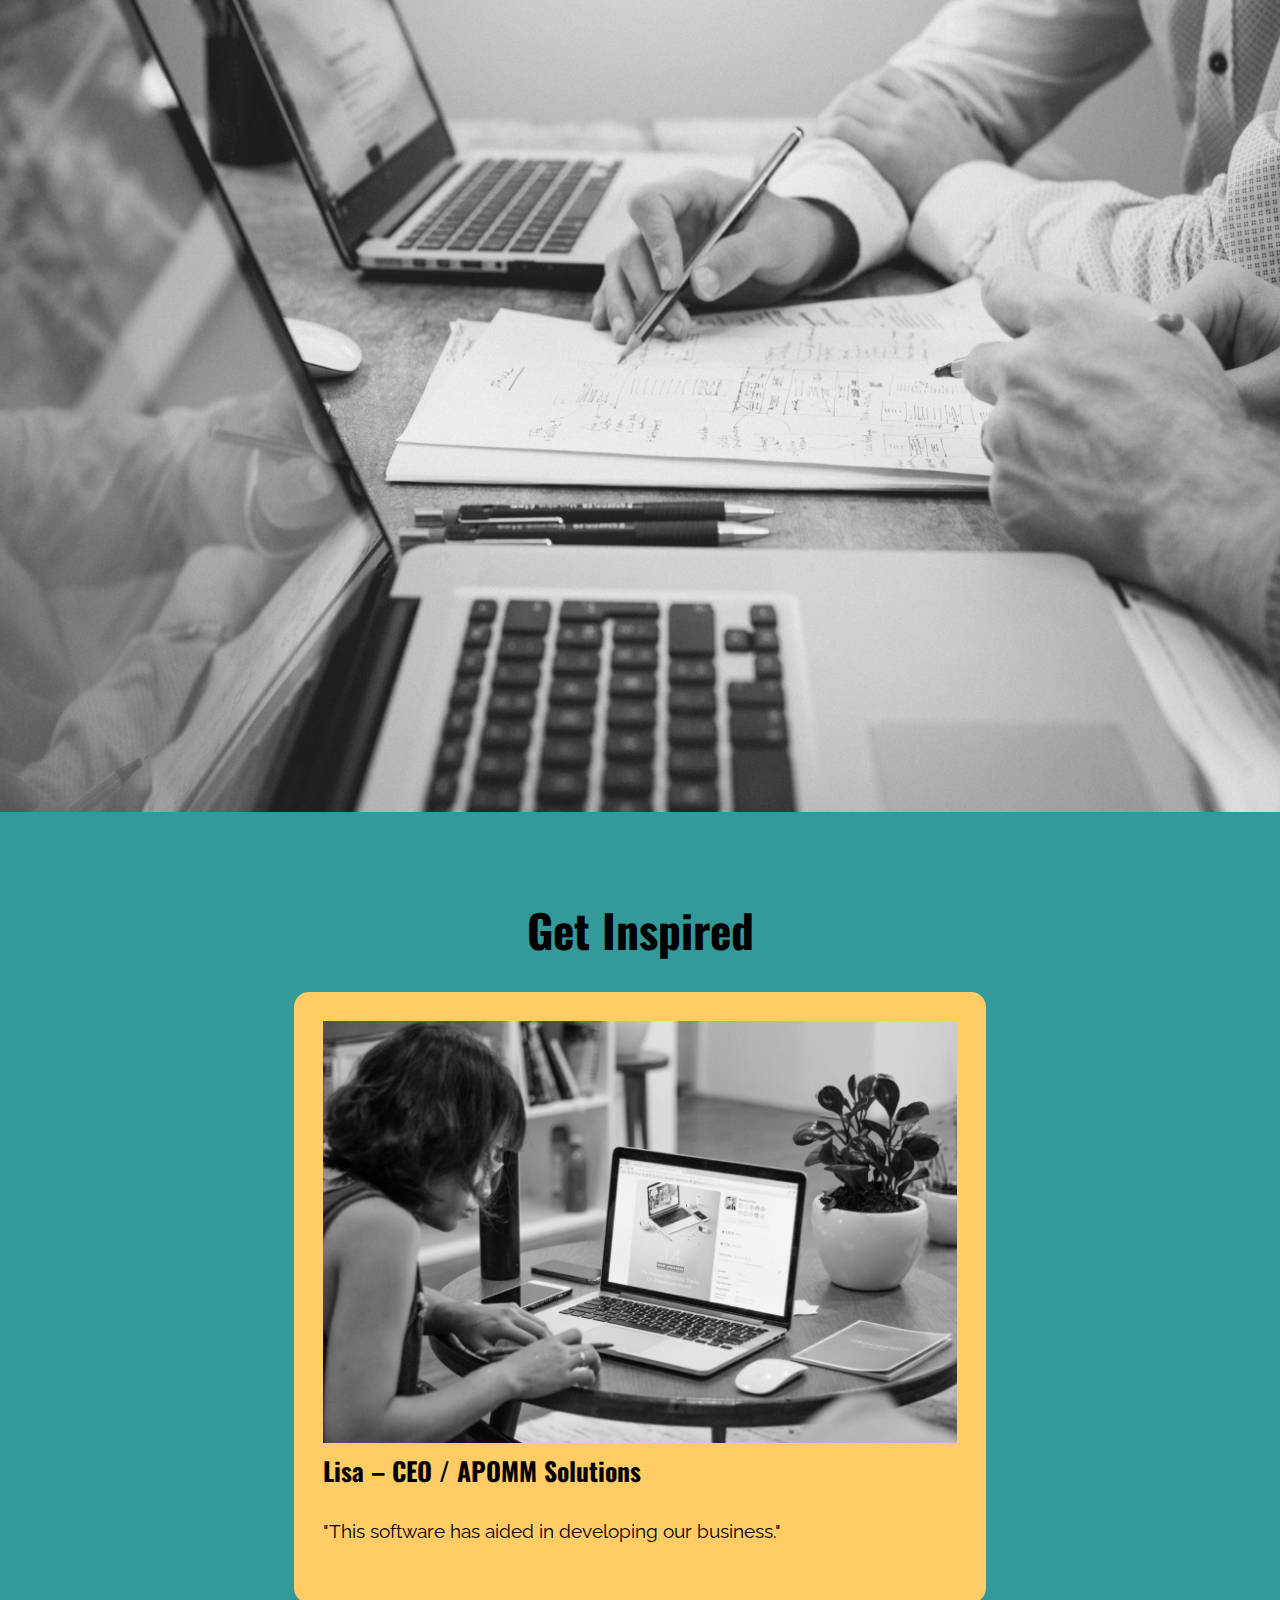
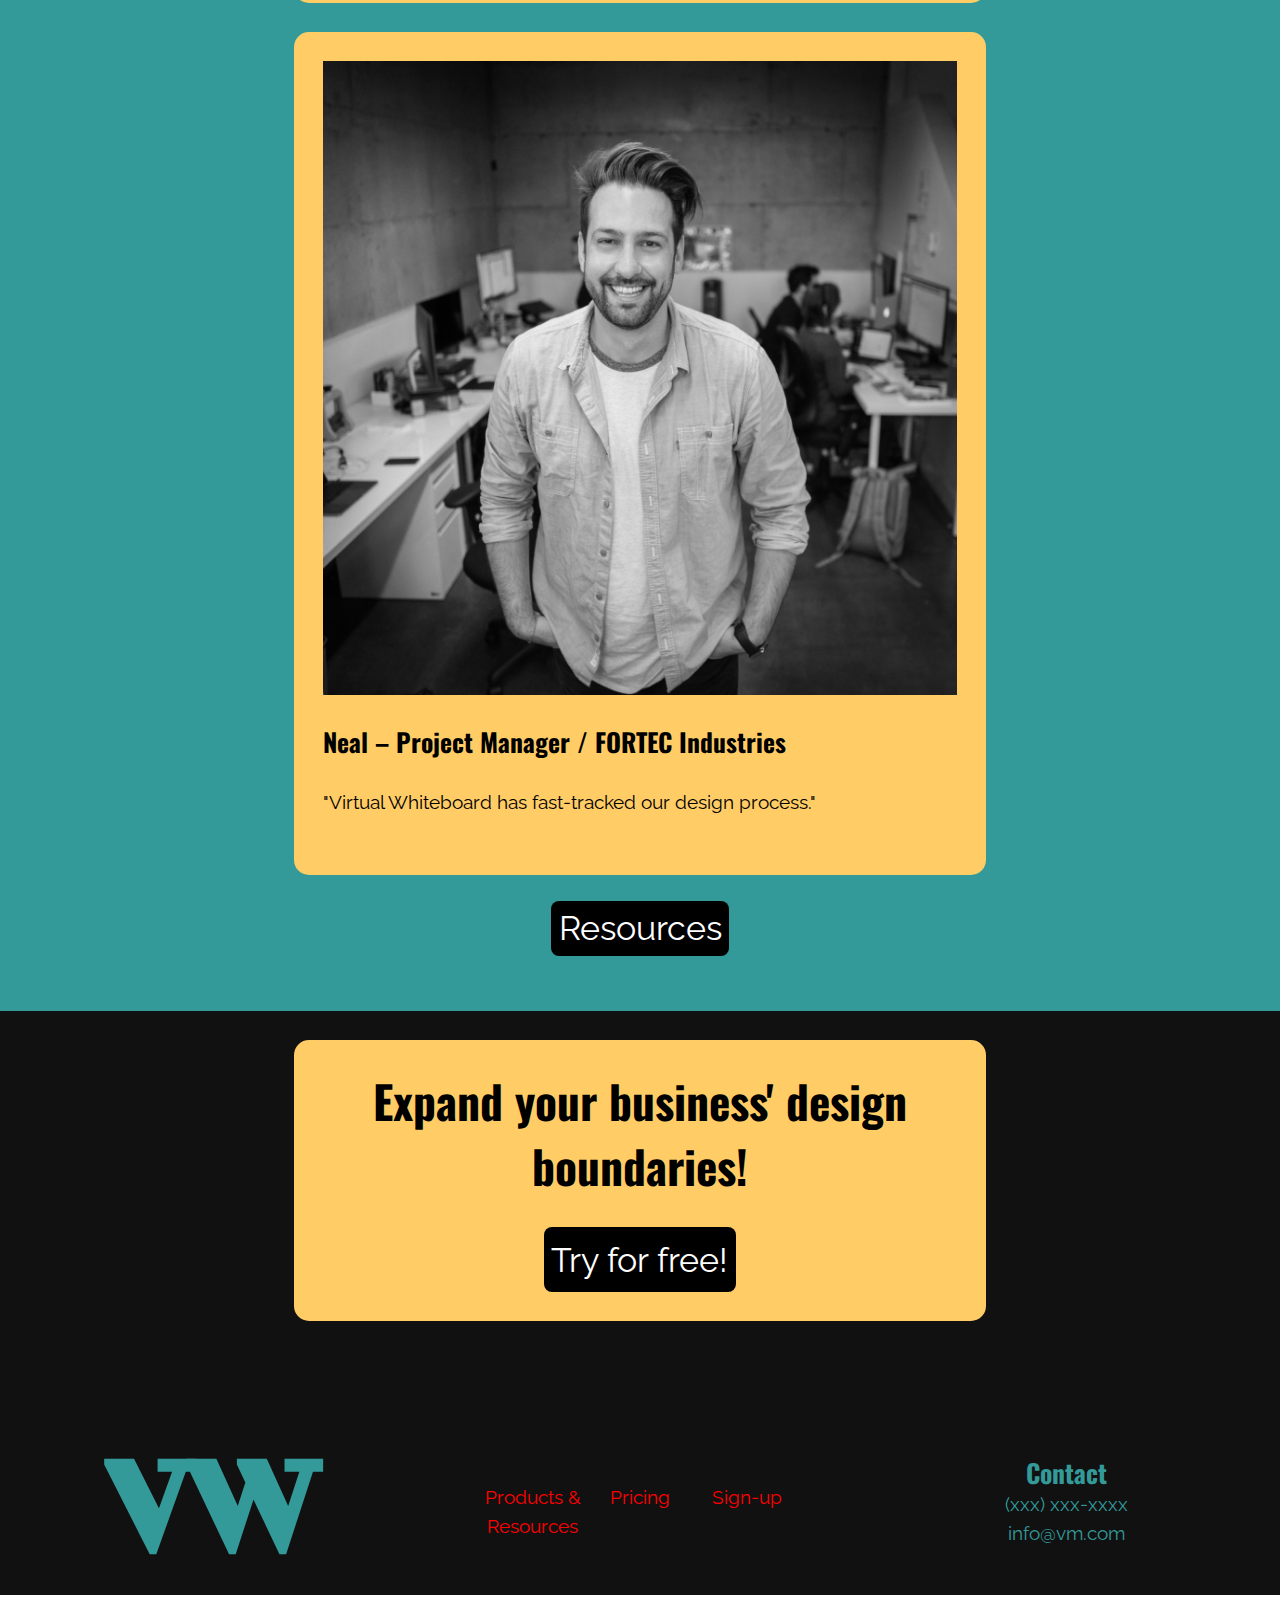
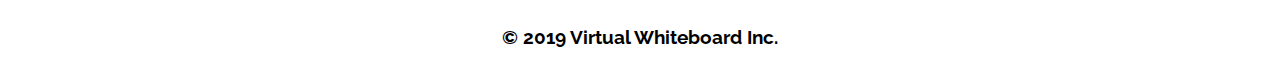
==== commit 0ab2ef77: "Make changes to the nav links" ====
--- a/index.html
+++ b/index.html
@@ -27,9 +27,9 @@
     <div class="unit xs-1 s-1 m-1-2 l-1-2 unit-content-center island">
       <nav role="navigation" id="nav" class="pad-t">
         <ul class="grid list-group text-center">
-          <li class="unit btn push-1-4 xs-1 s-1-3 m-1 l-1-3"><a href="pricing.html" aria-label="Click to learn more about Products and Resources">Products & Resources</a></li>
-          <li class="unit btn push-1-4 xs-1 s-1-3 m-1 l-1-3"><a href="tour.html" aria-label="Click to learn more about Pricing">Pricing</a></li>
-          <li class="unit btn push-1-4 xs-1 s-1-3 m-1 l-1-3"><a href="sign-up.html" aria-label="Click to Sign Up for our software">Sign-up</a></li>
+          <li class="unit push-1-4 xs-1 s-1-3 m-1 l-1-3"><a href="pricing.html" aria-label="Click to learn more about Products and Resources">Products & Resources</a></li>
+          <li class="unit push-1-4 xs-1 s-1-3 m-1 l-1-3"><a href="tour.html" aria-label="Click to learn more about Pricing">Pricing</a></li>
+          <li class="unit push-1-4 xs-1 s-1-3 m-1 l-1-3"><a href="sign-up.html" aria-label="Click to Sign Up for our software">Sign-up</a></li>
         </ul>
       </nav>
     </div>
--- a/css/main.css
+++ b/css/main.css
@@ -80,7 +80,18 @@
 }
 
 nav li a {
-  color: #fc6;
+  color: red;
+}
+
+nav li a:hover,
+nav li a:focus {
+  color: #000;
+  background-color: #fff;
+  border-radius: 4px;
+}
+
+nav li a:hover {
+  color: #000;
 }
 
 /* Footer CSS */
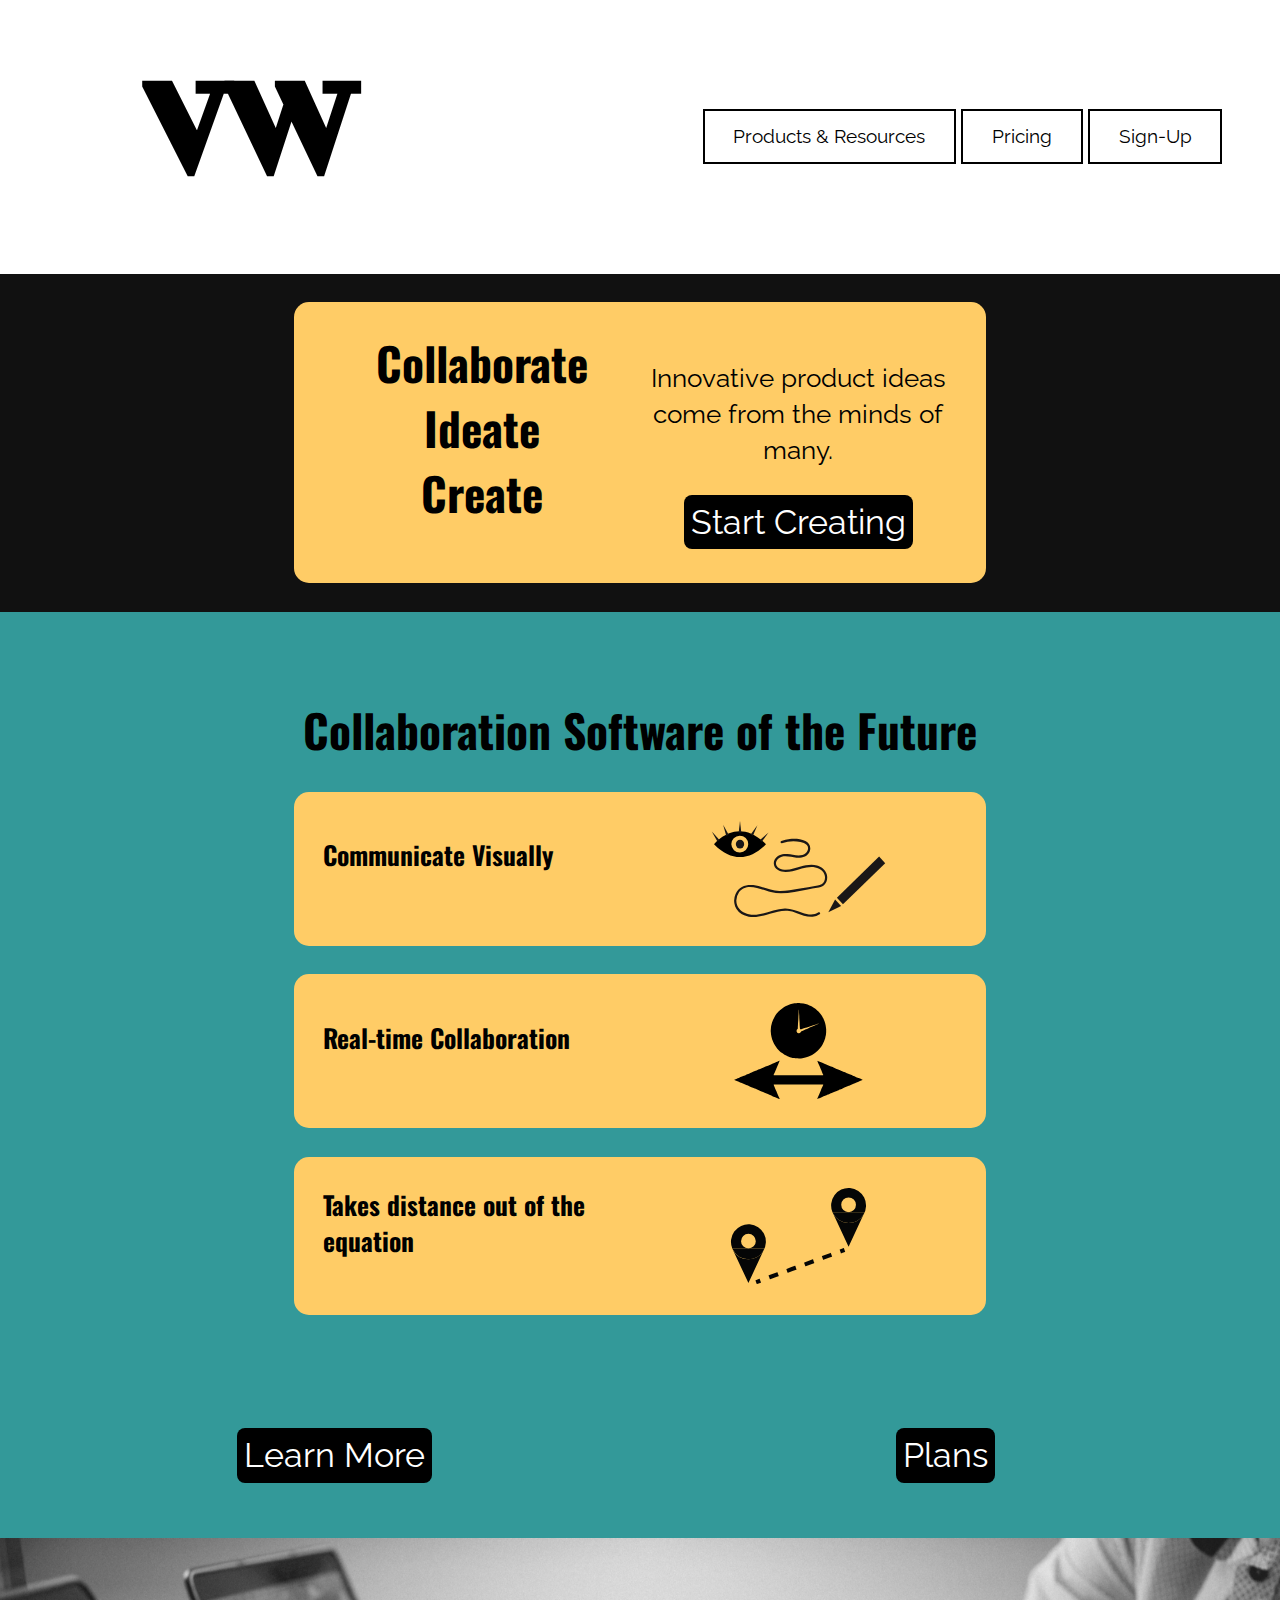
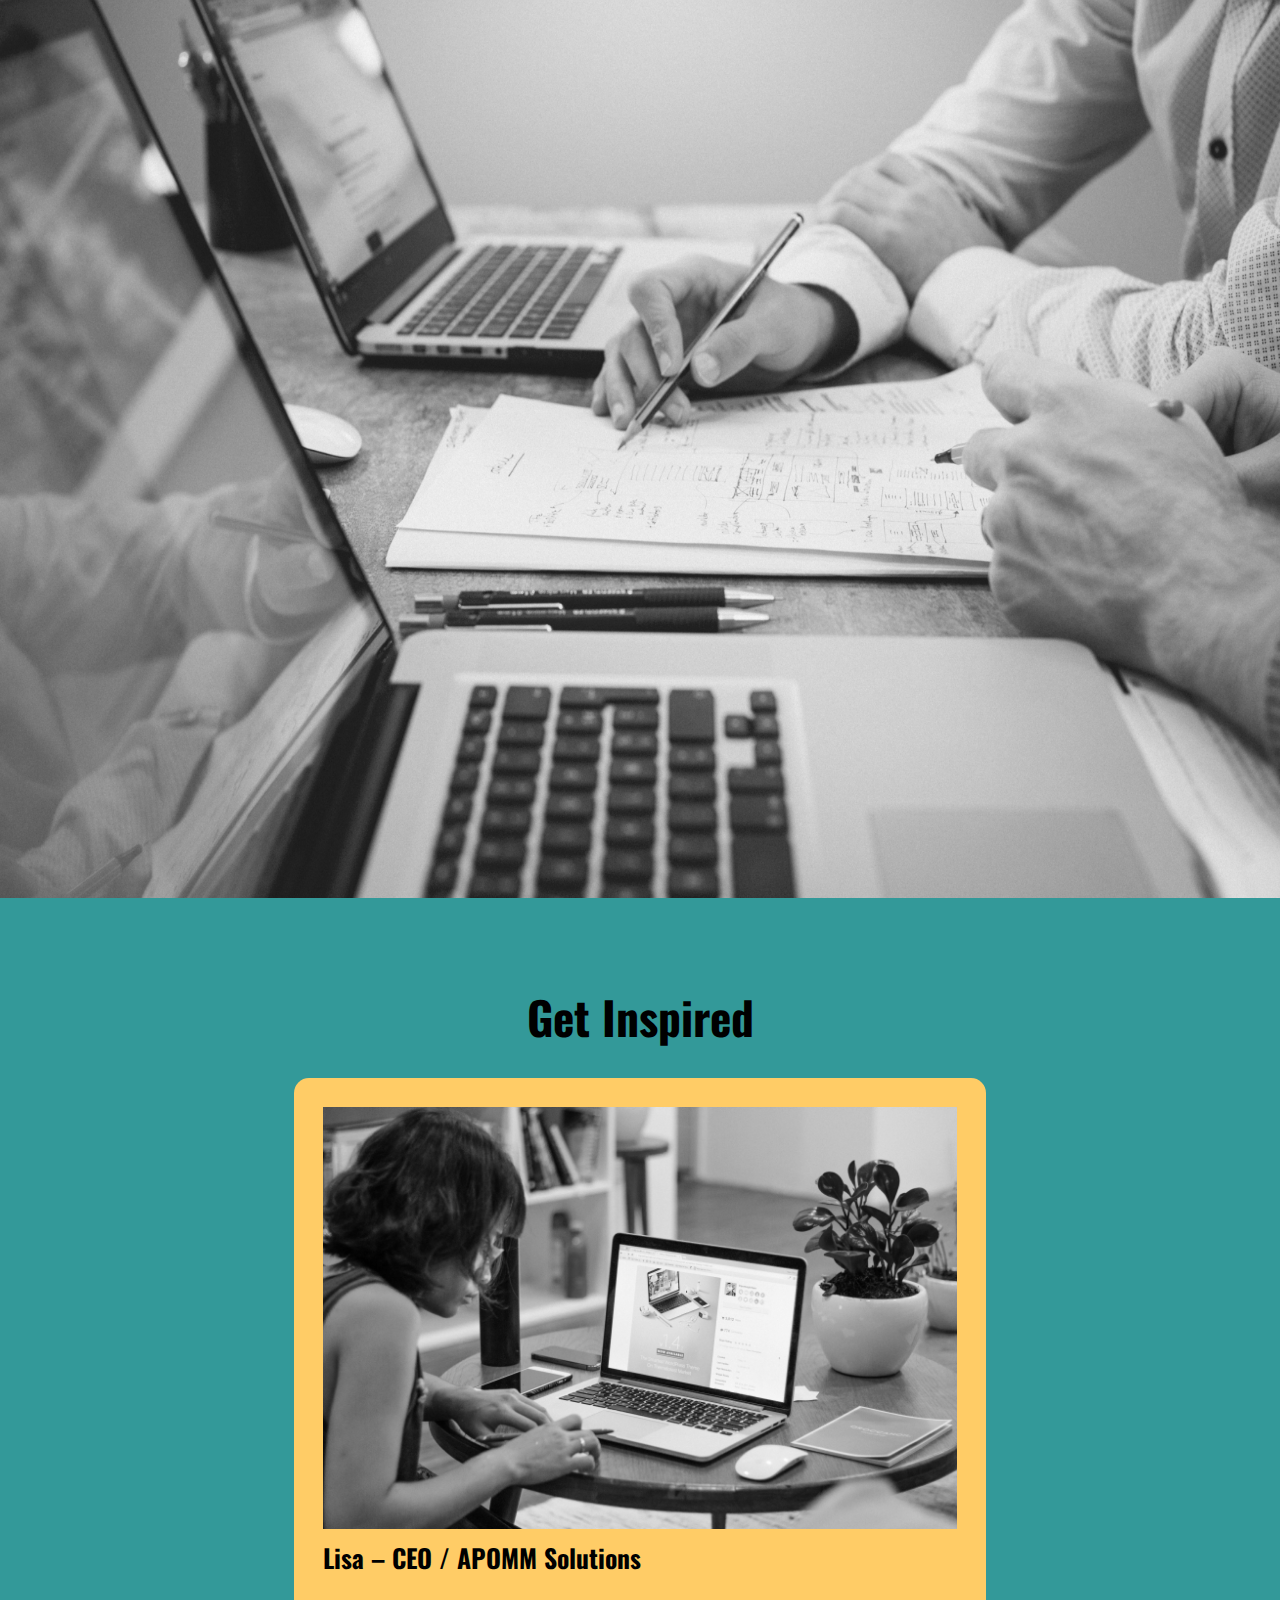
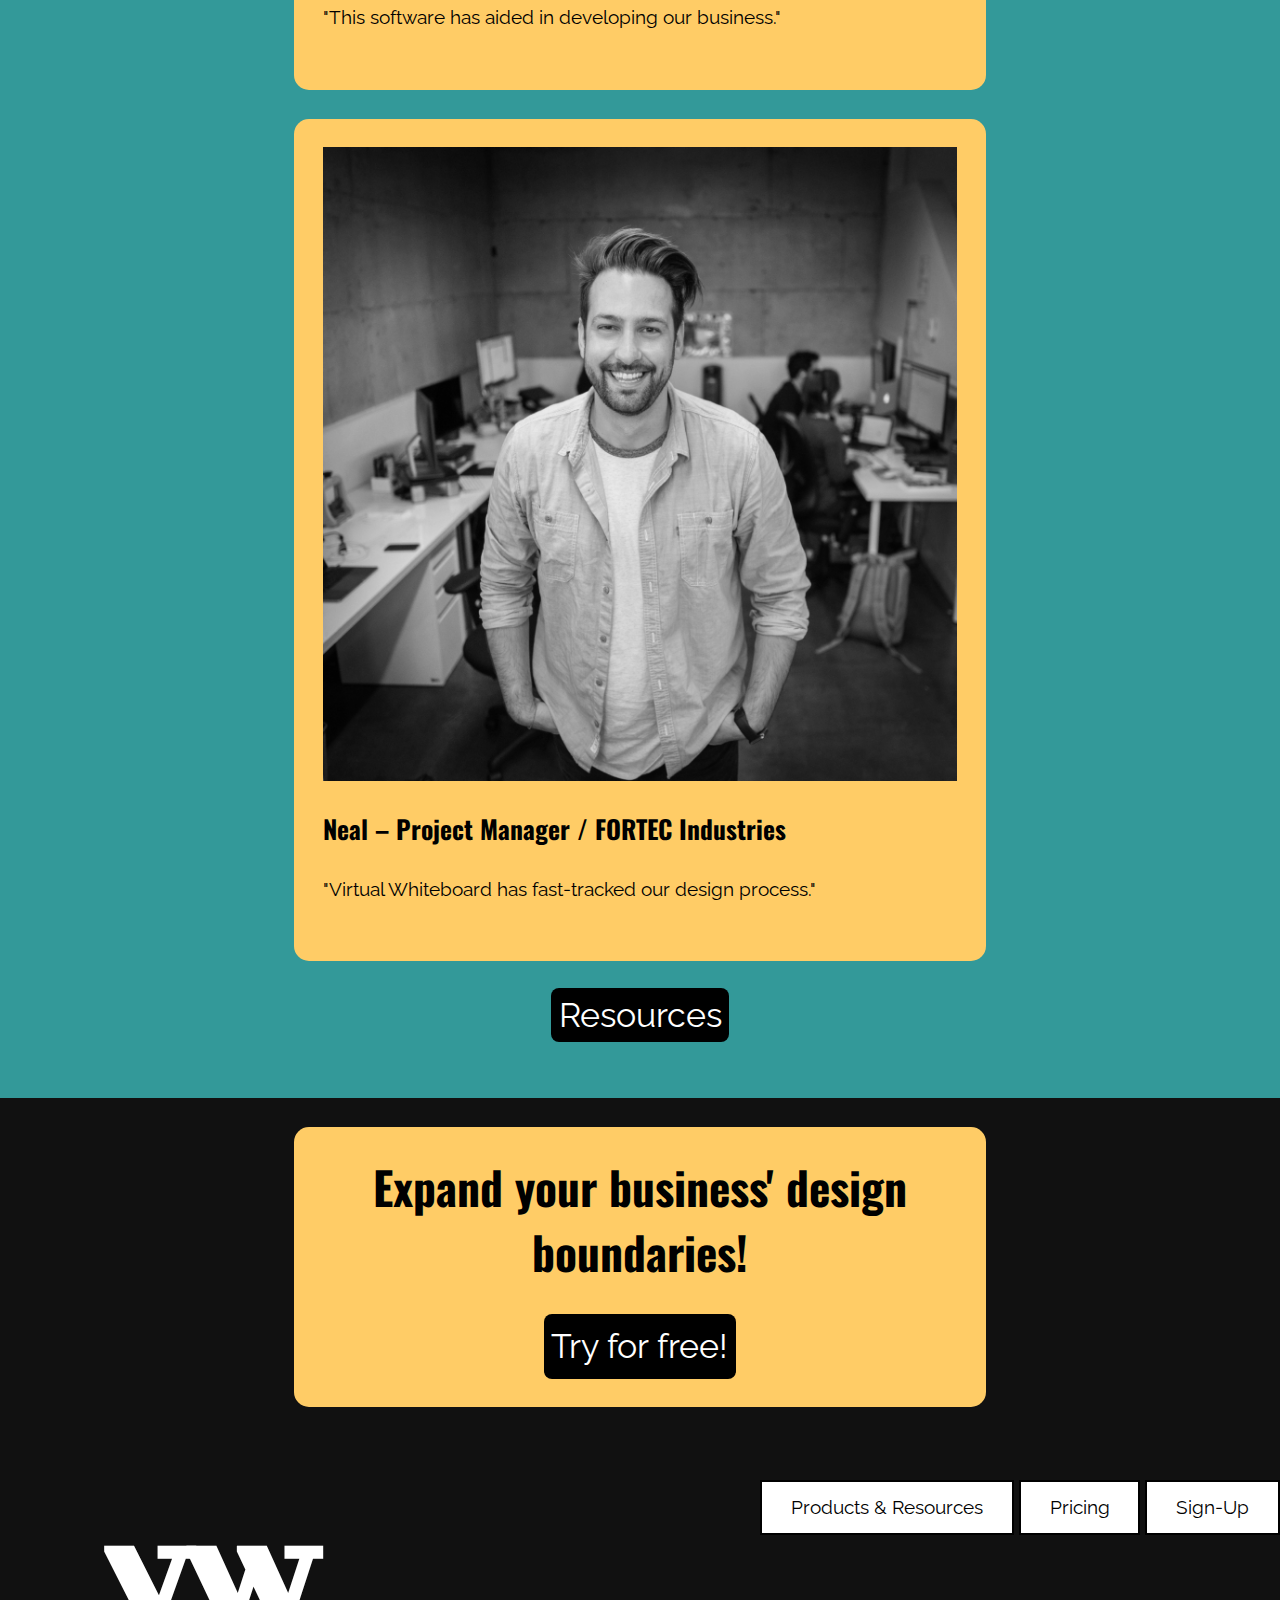
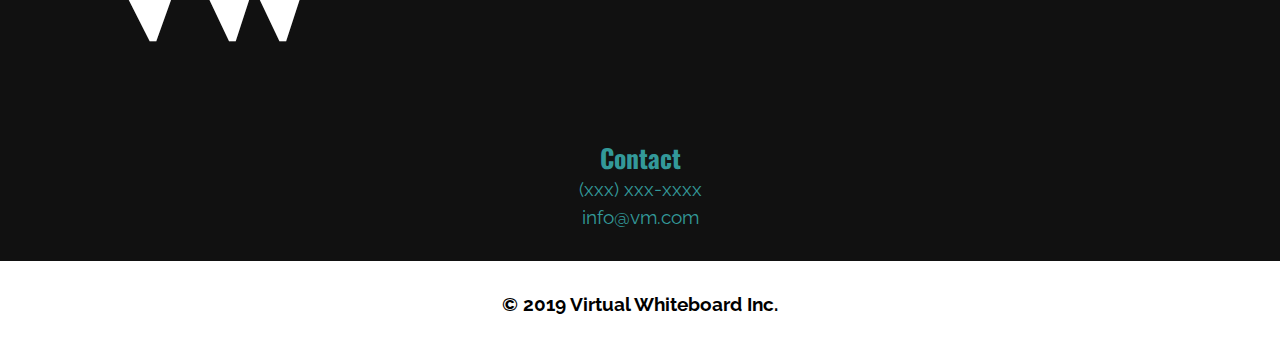
==== commit 8eee9665: "Update the navigation contrasts" ====
--- a/index.html
+++ b/index.html
@@ -20,7 +20,7 @@
     <li><a href="#footer">Skip to the bottom of the page</a></li>
   </ul>
 
-  <header role="banner" class="grid">
+  <!-- <header role="banner" class="grid">
     <div class="unit xs-1 s-1 m-1-2 l-1-2 unit-content-center">
       <a class="h1" href="index.html"><h1 class="yotta text-center push-none">VW</h1></a>
     </div>
@@ -30,6 +30,28 @@
           <li class="unit push-1-4 xs-1 s-1-3 m-1 l-1-3"><a href="pricing.html" aria-label="Click to learn more about Products and Resources">Products & Resources</a></li>
           <li class="unit push-1-4 xs-1 s-1-3 m-1 l-1-3"><a href="tour.html" aria-label="Click to learn more about Pricing">Pricing</a></li>
           <li class="unit push-1-4 xs-1 s-1-3 m-1 l-1-3"><a href="sign-up.html" aria-label="Click to Sign Up for our software">Sign-up</a></li>
+        </ul>
+      </nav>
+    </div>
+  </header> -->
+  <header class="grid grid-middle gutter-2 pad-t pad-b" role="banner">
+    <div class="unit xs-1 s-1 m-1-3">
+      <a href="index.html" class="link-box return">
+        <h1 class="yotta text-center">VW</h1>
+      </a>
+    </div>
+    <div class="unit xs-1 s-1 m-2-3">
+      <nav class="nav text-center" role="navigation" id="nav">
+        <ul class="list-group-inline push-0">
+          <li>
+            <a class="pad-t-1-2 pad-b-1-2 gutter" href="pricing.html" aria-label="Click to learn more about Products and Resources">Products & Resources</a>
+          </li>
+          <li>
+            <a class="pad-t-1-2 pad-b-1-2 gutter" href="tour.html" aria-label="Click to learn more about Pricing">Pricing</a>
+          </li>
+          <li>
+            <a class="pad-t-1-2 pad-b-1-2 gutter" href="sign-up.html" aria-label="Click to Sign Up for our software">Sign-Up</a>
+          </li>
         </ul>
       </nav>
     </div>
@@ -125,19 +147,27 @@
   </main>
 
   <footer role="contentinfo" id="footer" class="grid pad-t-2">
-    <div class="unit xs-1 s-1 m-1-3 unit-content-center">
-      <a class="footer-logo" href="index.html"><h2 class="h1 yotta text-center push-none">VW</h2></a>
+    <div class="unit xs-1 s-1 m-1-3">
+      <a href="index.html" class="link-box return">
+        <h1 class="yotta text-center">VW</h1>
+      </a>
     </div>
-    <div class="unit xs-1-2 s-1-2 m-1-3 unit-content-center island">
-      <nav class="pad-t">
-        <ul class="grid list-group text-center">
-          <li class="unit push-1-4 xs-1 s-1-3 m-1 l-1-3"><a href="pricing.html" aria-label="Click to learn more about Products and Resources">Products & Resources</a></li>
-          <li class="unit push-1-4 xs-1 s-1-3 m-1 l-1-3"><a href="tour.html" aria-label="Click to learn more about Pricing">Pricing</a></li>
-          <li class="unit push-1-4 xs-1 s-1-3 m-1 l-1-3"><a href="sign-up.html" aria-label="Click to Sign Up for our software">Sign-up</a></li>
+    <div class="unit xs-1 s-1 m-2-3">
+      <nav class="nav text-center" role="navigation" id="nav">
+        <ul class="list-group-inline push-0">
+          <li>
+            <a class="pad-t-1-2 pad-b-1-2 gutter" href="pricing.html" aria-label="Click to learn more about Products and Resources">Products & Resources</a>
+          </li>
+          <li>
+            <a class="pad-t-1-2 pad-b-1-2 gutter" href="tour.html" aria-label="Click to learn more about Pricing">Pricing</a>
+          </li>
+          <li>
+            <a class="pad-t-1-2 pad-b-1-2 gutter" href="sign-up.html" aria-label="Click to Sign Up for our software">Sign-Up</a>
+          </li>
         </ul>
       </nav>
     </div>
-    <div class="contact text-center unit xs-1-2 s-1-2 m-1-3 unit-content-center pad-t">
+    <div class="contact text-center unit xs-1 s-1 m-1 l-1 unit-content-center pad-t">
       <h3 class="mega push-none">Contact</h3>
       <p class="push-none">(xxx) xxx-xxxx</p>
       <p>info@vm.com</p>
--- a/css/main.css
+++ b/css/main.css
@@ -70,7 +70,7 @@
 }
 
 header {
-  background-color: #111;
+  background-color: #fff;
 }
 
 .sign-up-button {
@@ -79,7 +79,7 @@
   border-radius: 5px;
 }
 
-nav li a {
+/* nav li a {
   color: red;
 }
 
@@ -92,6 +92,31 @@
 
 nav li a:hover {
   color: #000;
+} */
+
+.return {
+  color: #fff;
+}
+
+.return:hover,
+.return:focus {
+  color: #000;
+  background-color: #fff;
+  outline-color: #fff;
+}
+
+.nav li a {
+  color: #000;
+  background-color: #fff;
+  border: 2px solid #000;
+}
+
+.nav li a:hover,
+.nav li a:focus {
+  background-color: #000;
+  color: #fff;
+  border-color: #fff;
+  outline-color: #fff;
 }
 
 /* Footer CSS */
@@ -291,3 +316,20 @@
   color: #000;
   background-color: #fff;
 }
+
+header h1 {
+  color: #000;
+}
+
+.return:hover h1 {
+  background-color: #000;
+  color: #fff;
+}
+
+@media only screen and (min-width: 38em) {
+
+  .nav {
+    text-align: right;
+  }
+
+}
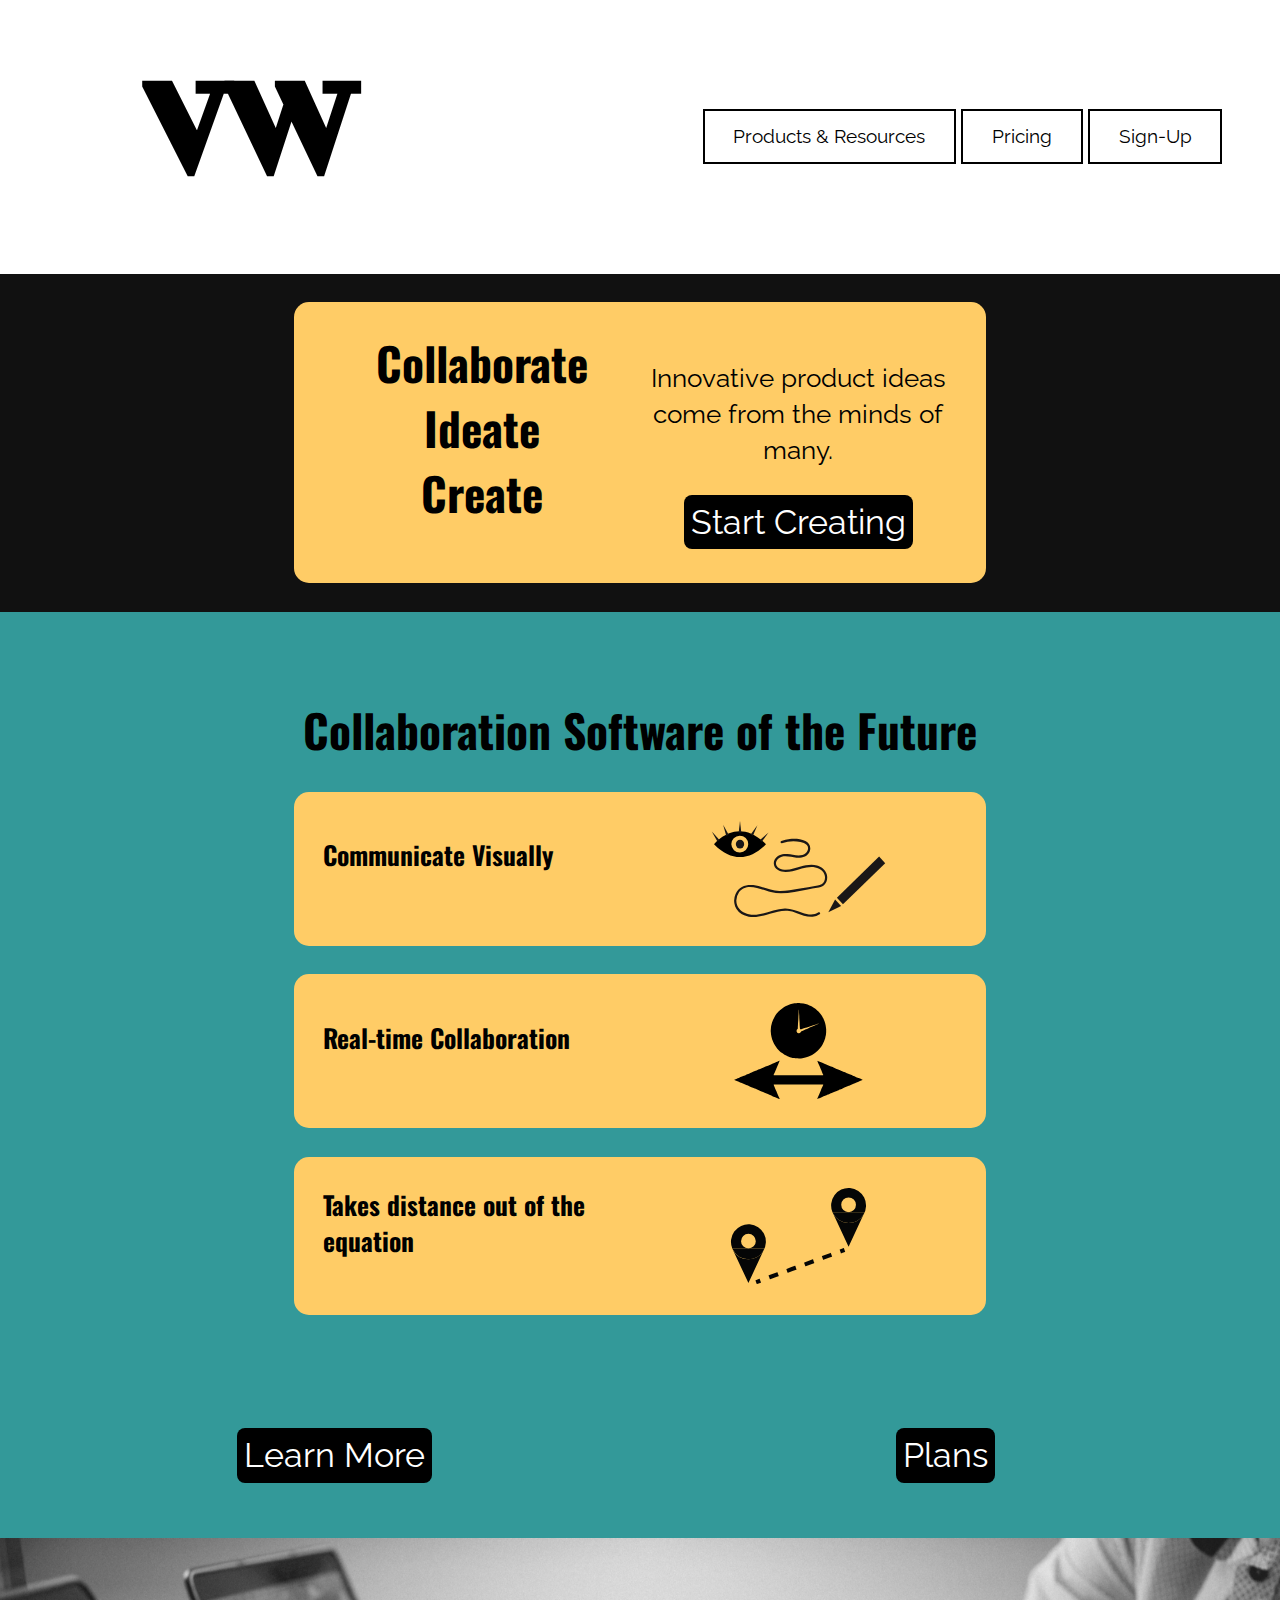
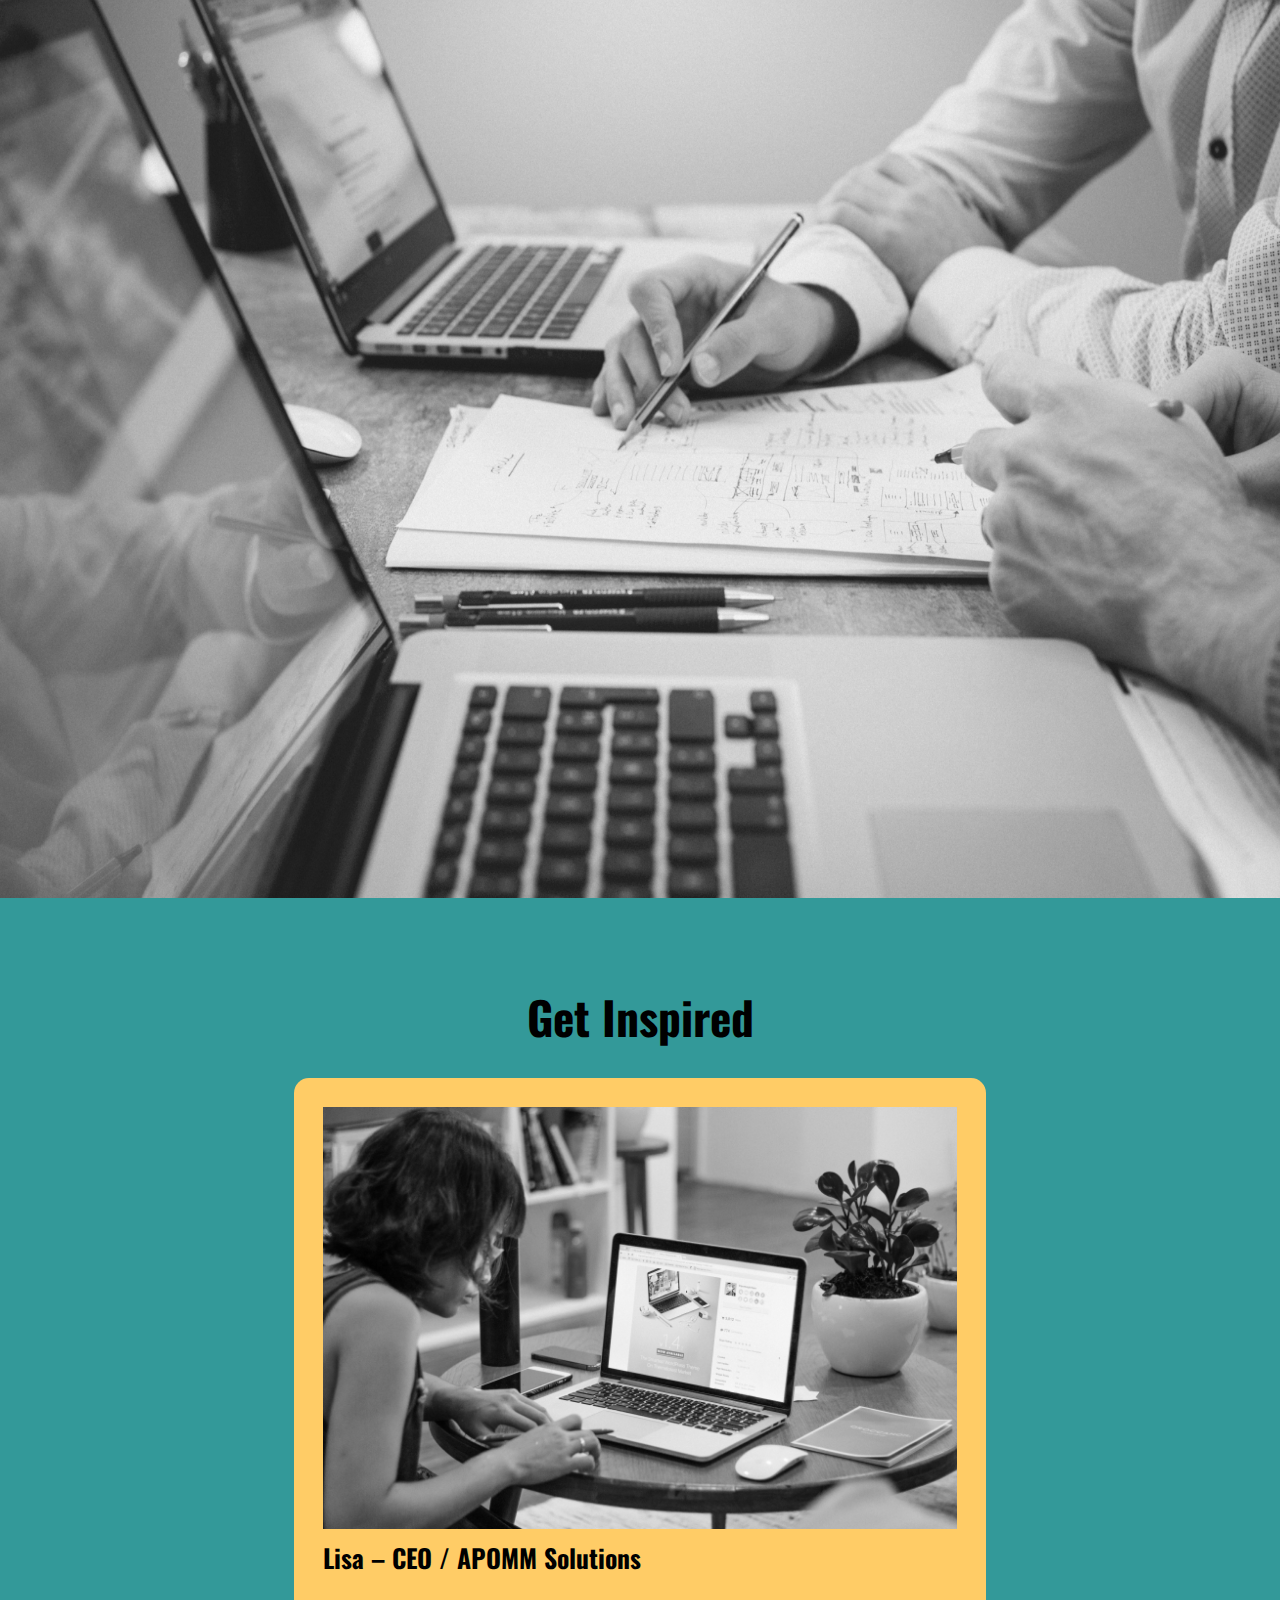
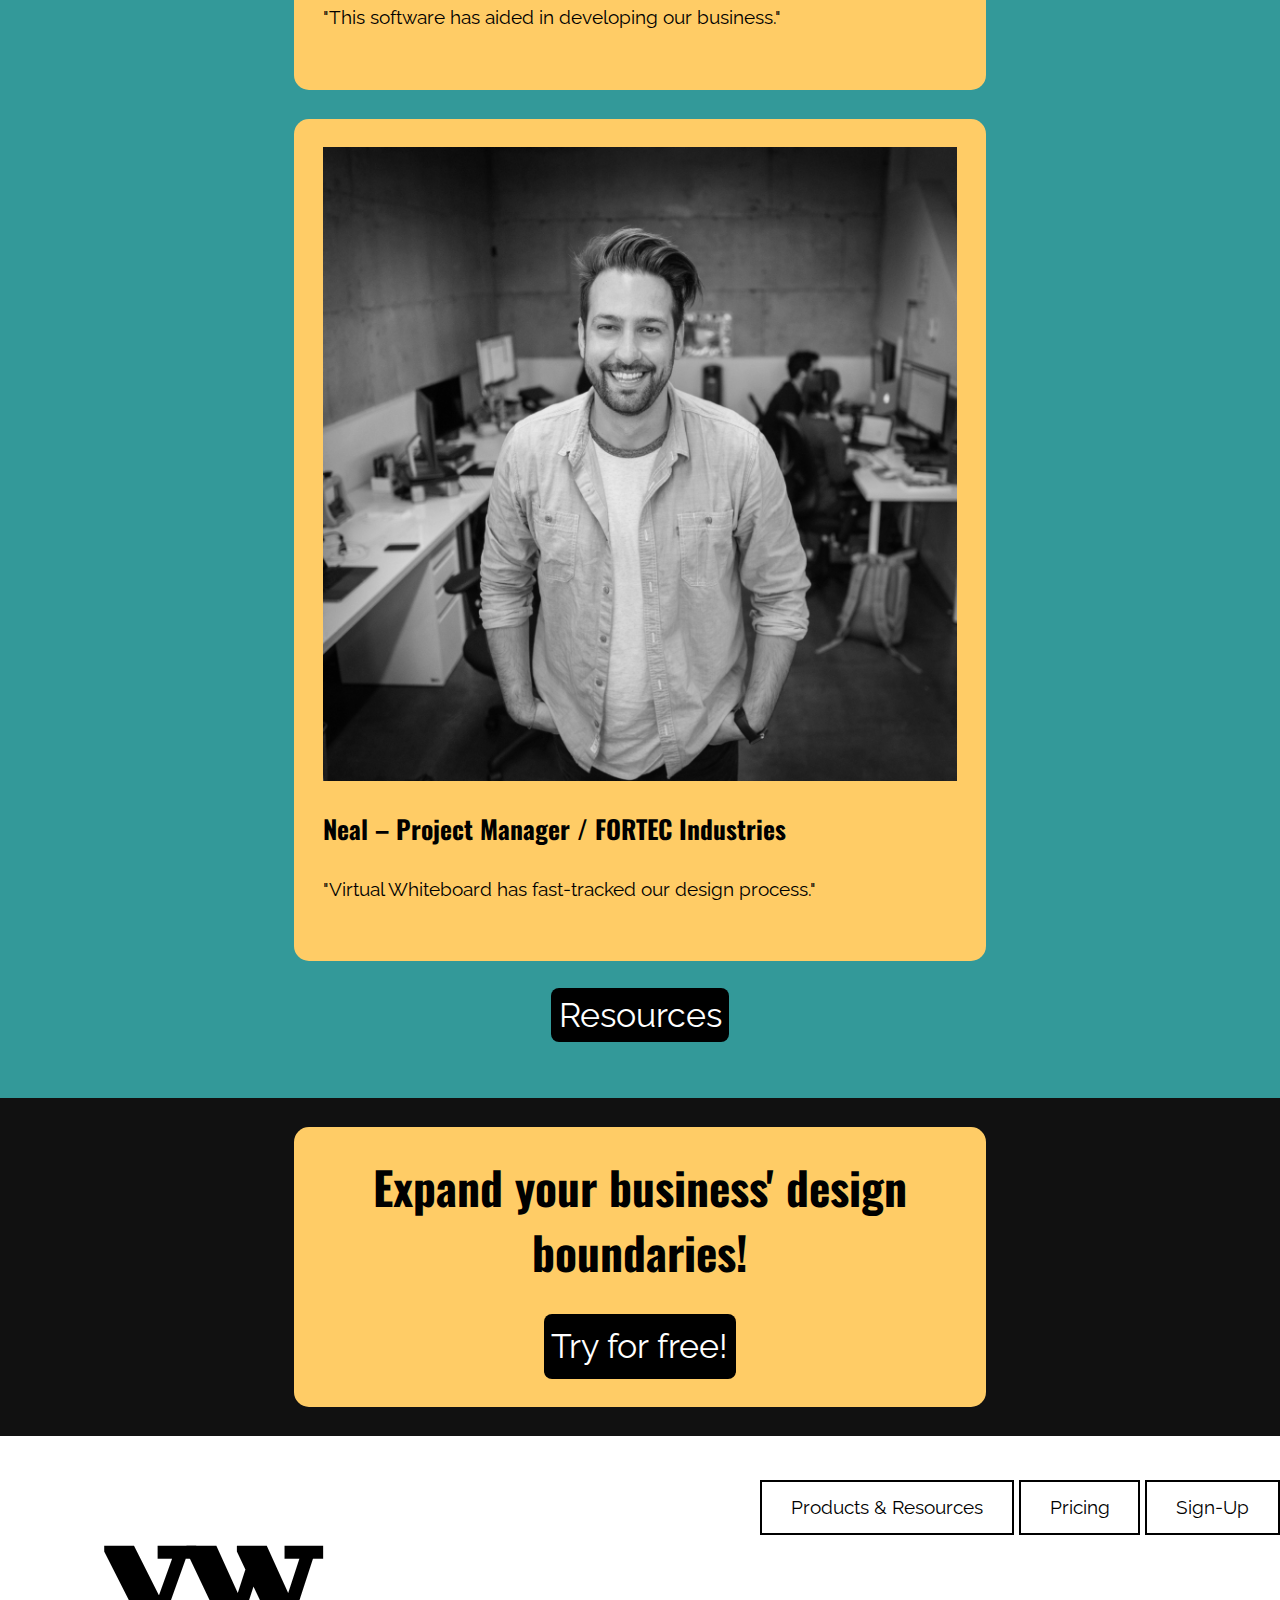
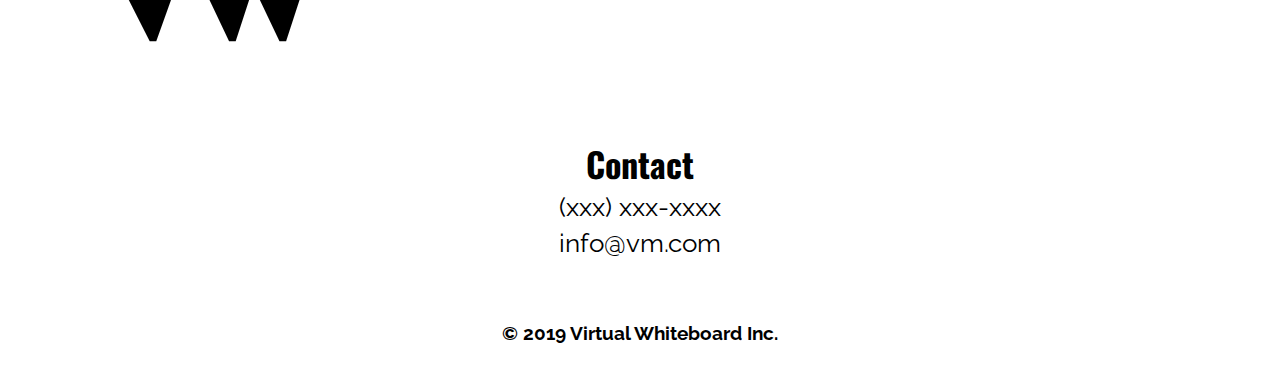
==== commit d5800ed5: "Update the navigation styles" ====
--- a/index.html
+++ b/index.html
@@ -149,11 +149,11 @@
   <footer role="contentinfo" id="footer" class="grid pad-t-2">
     <div class="unit xs-1 s-1 m-1-3">
       <a href="index.html" class="link-box return">
-        <h1 class="yotta text-center">VW</h1>
+        <h2 class="h1-footer yotta text-center">VW</h2>
       </a>
     </div>
     <div class="unit xs-1 s-1 m-2-3">
-      <nav class="nav text-center" role="navigation" id="nav">
+      <nav class="nav text-center">
         <ul class="list-group-inline push-0">
           <li>
             <a class="pad-t-1-2 pad-b-1-2 gutter" href="pricing.html" aria-label="Click to learn more about Products and Resources">Products & Resources</a>
@@ -168,9 +168,9 @@
       </nav>
     </div>
     <div class="contact text-center unit xs-1 s-1 m-1 l-1 unit-content-center pad-t">
-      <h3 class="mega push-none">Contact</h3>
-      <p class="push-none">(xxx) xxx-xxxx</p>
-      <p>info@vm.com</p>
+      <h3 class="giga push-none">Contact</h3>
+      <p class="push-none mega">(xxx) xxx-xxxx</p>
+      <p class="mega">info@vm.com</p>
     </div>
     <div class="unit xs-1 s-1 m-1 l-1 copyright text-center pad-t">
       <p class="bold">© 2019 Virtual Whiteboard Inc.</p>
--- a/css/main.css
+++ b/css/main.css
@@ -34,6 +34,12 @@
   color: #399;
 }
 
+.h1-footer {
+  font-family: "Bigshot One", cursive;
+  text-decoration: none;
+  color: #000;
+}
+
 .h1-3 {
   font-family: "Bigshot One", cursive;
   text-decoration: none;
@@ -52,6 +58,11 @@
   color: #fff;
 }
 
+.h1-footer:hover {
+  color: #fff;
+  background-color: #000;
+}
+
 .h1-2 {
   text-decoration: none;
   color: #fc6;
@@ -122,11 +133,11 @@
 /* Footer CSS */
 
 footer {
-  background-color: #111;
+  background-color: #fff;
 }
 
 .contact {
-  color: #399;
+  color: #000;
 }
 
 .copyright {
@@ -321,6 +332,10 @@
   color: #000;
 }
 
+footer h2 {
+  color: #000;
+}
+
 .return:hover h1 {
   background-color: #000;
   color: #fff;
